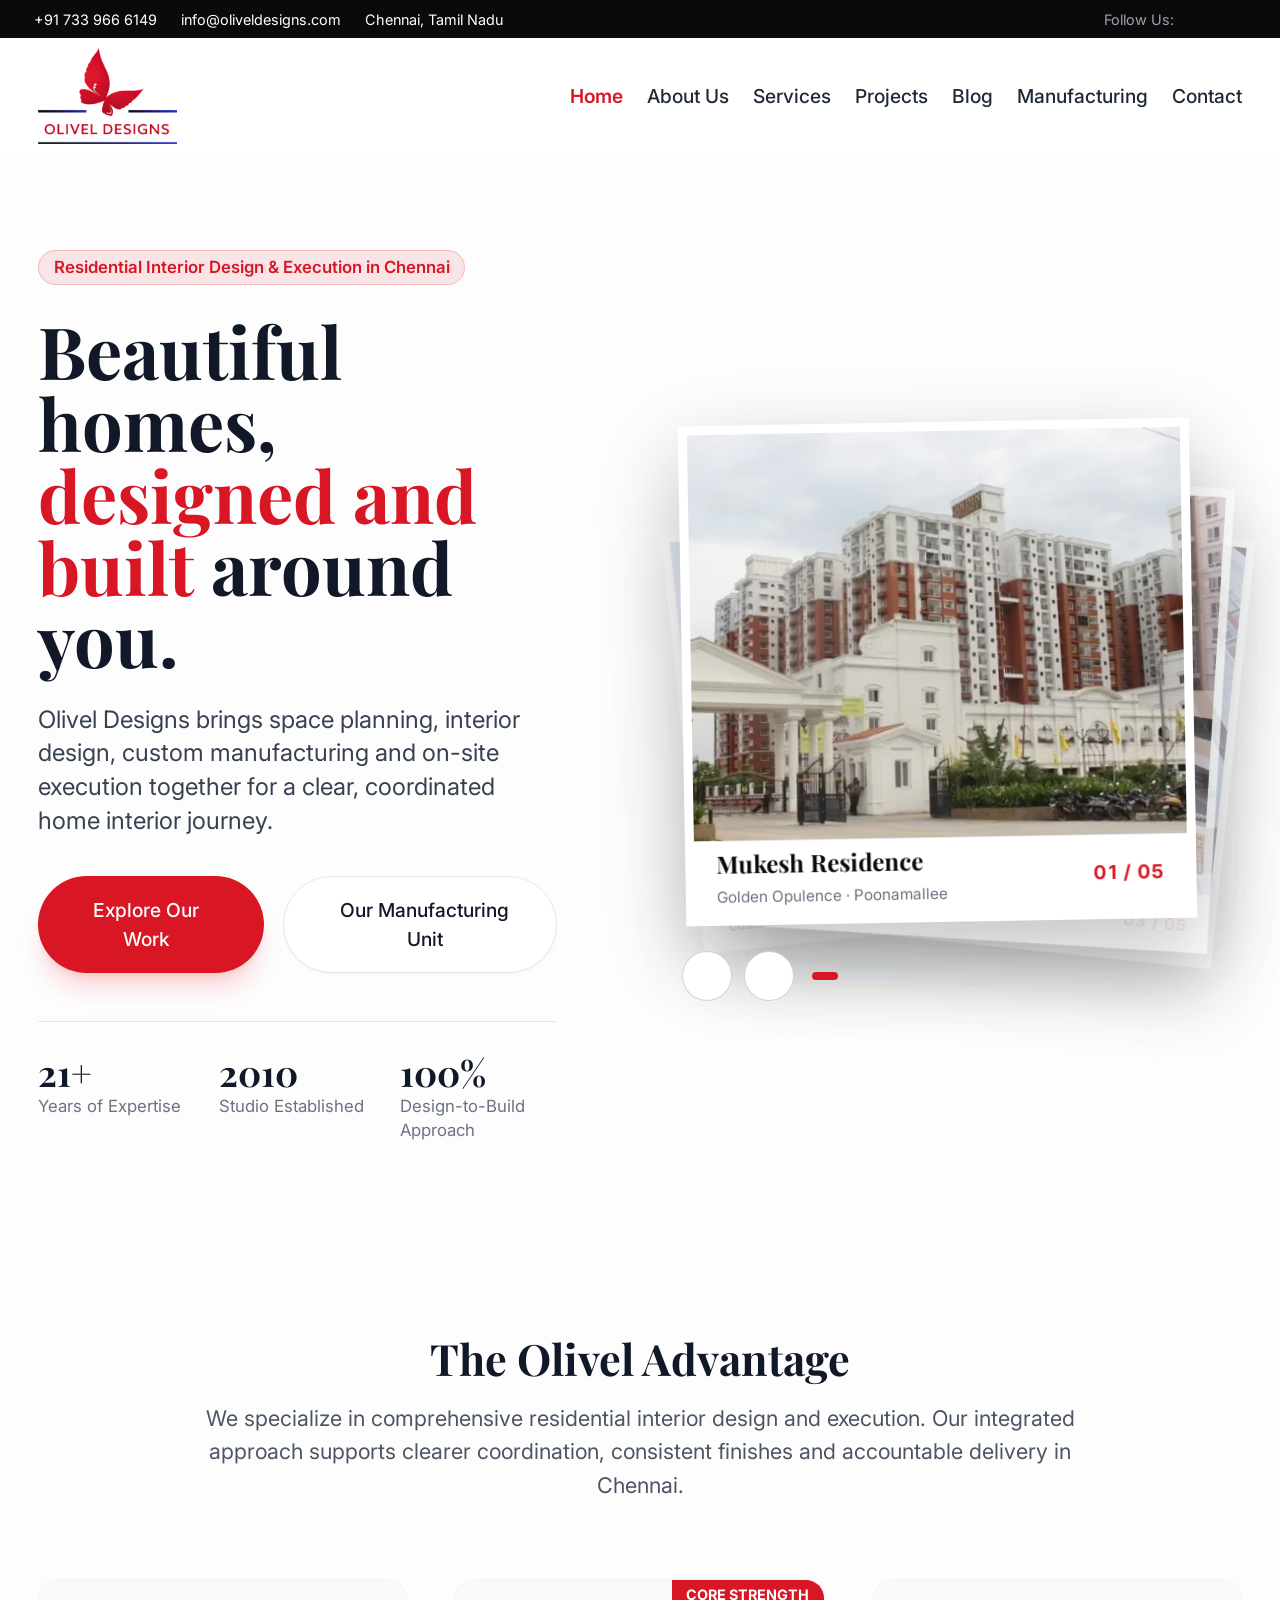
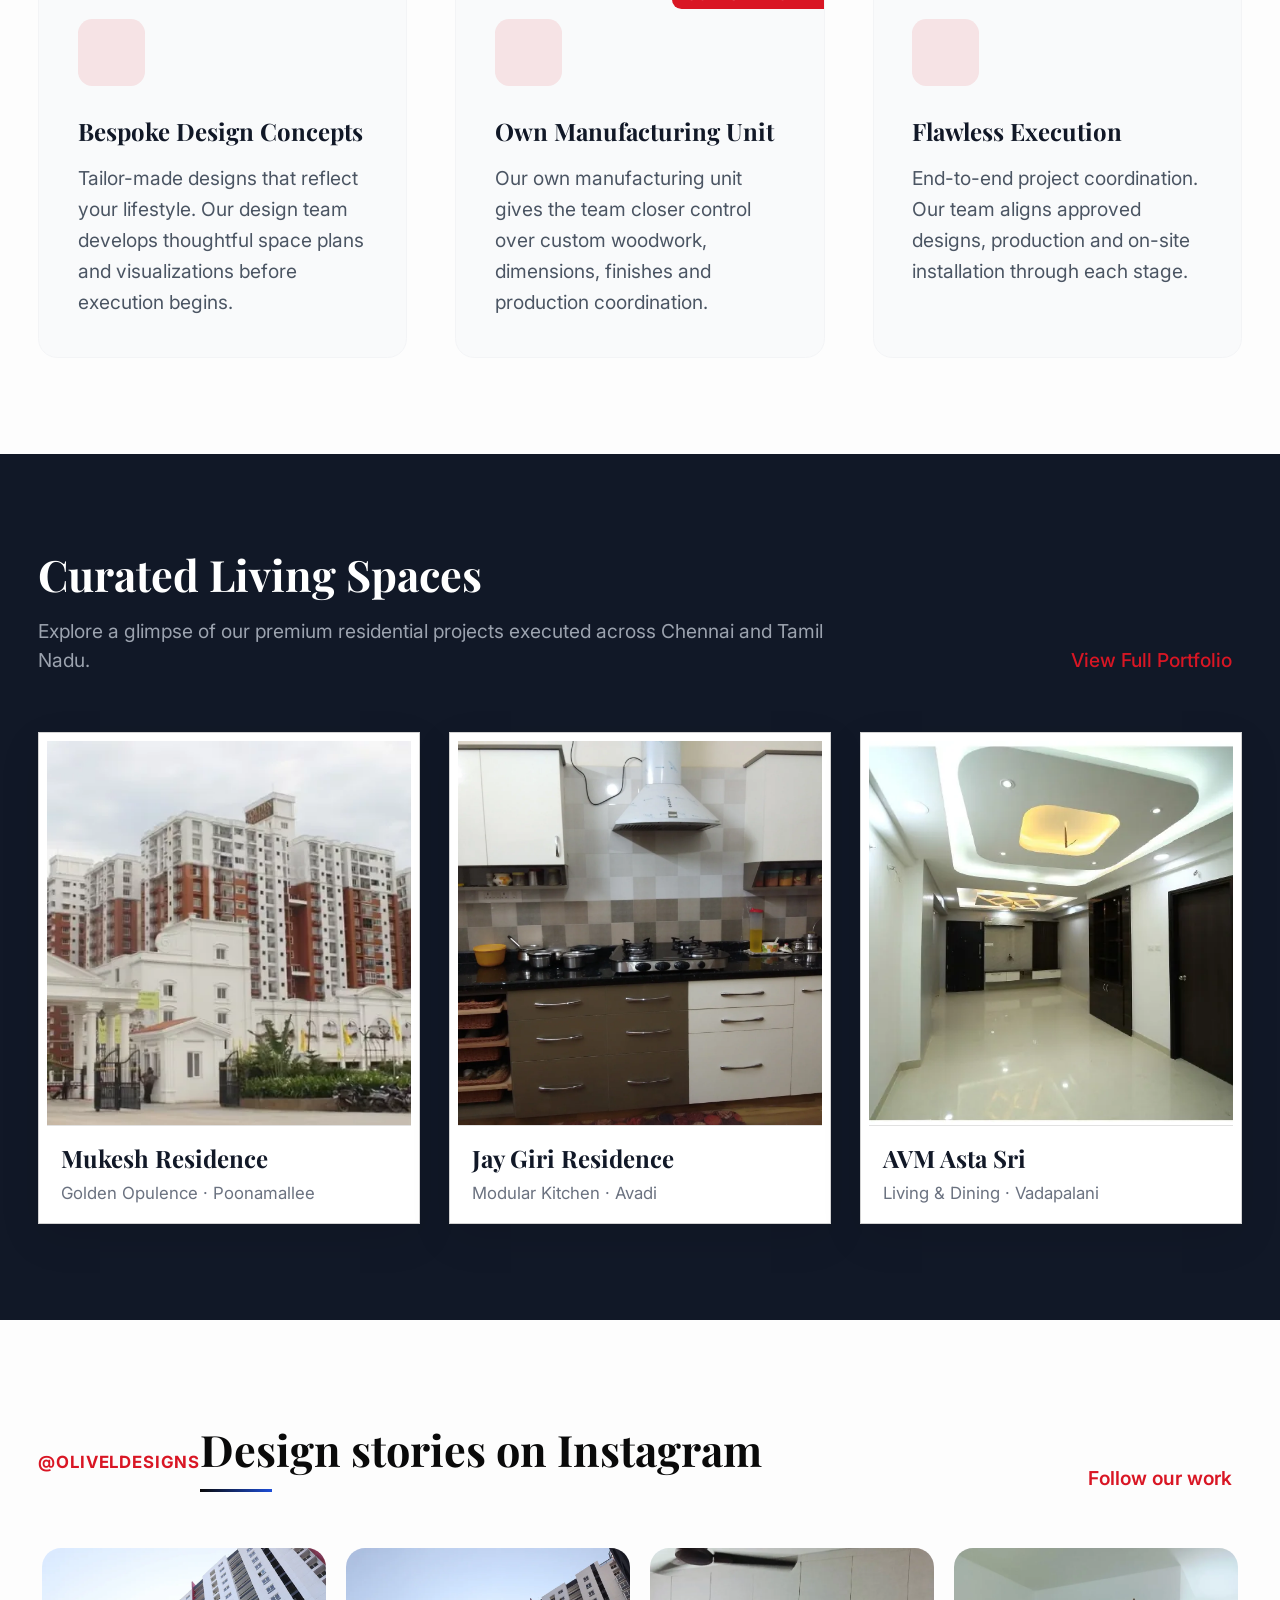
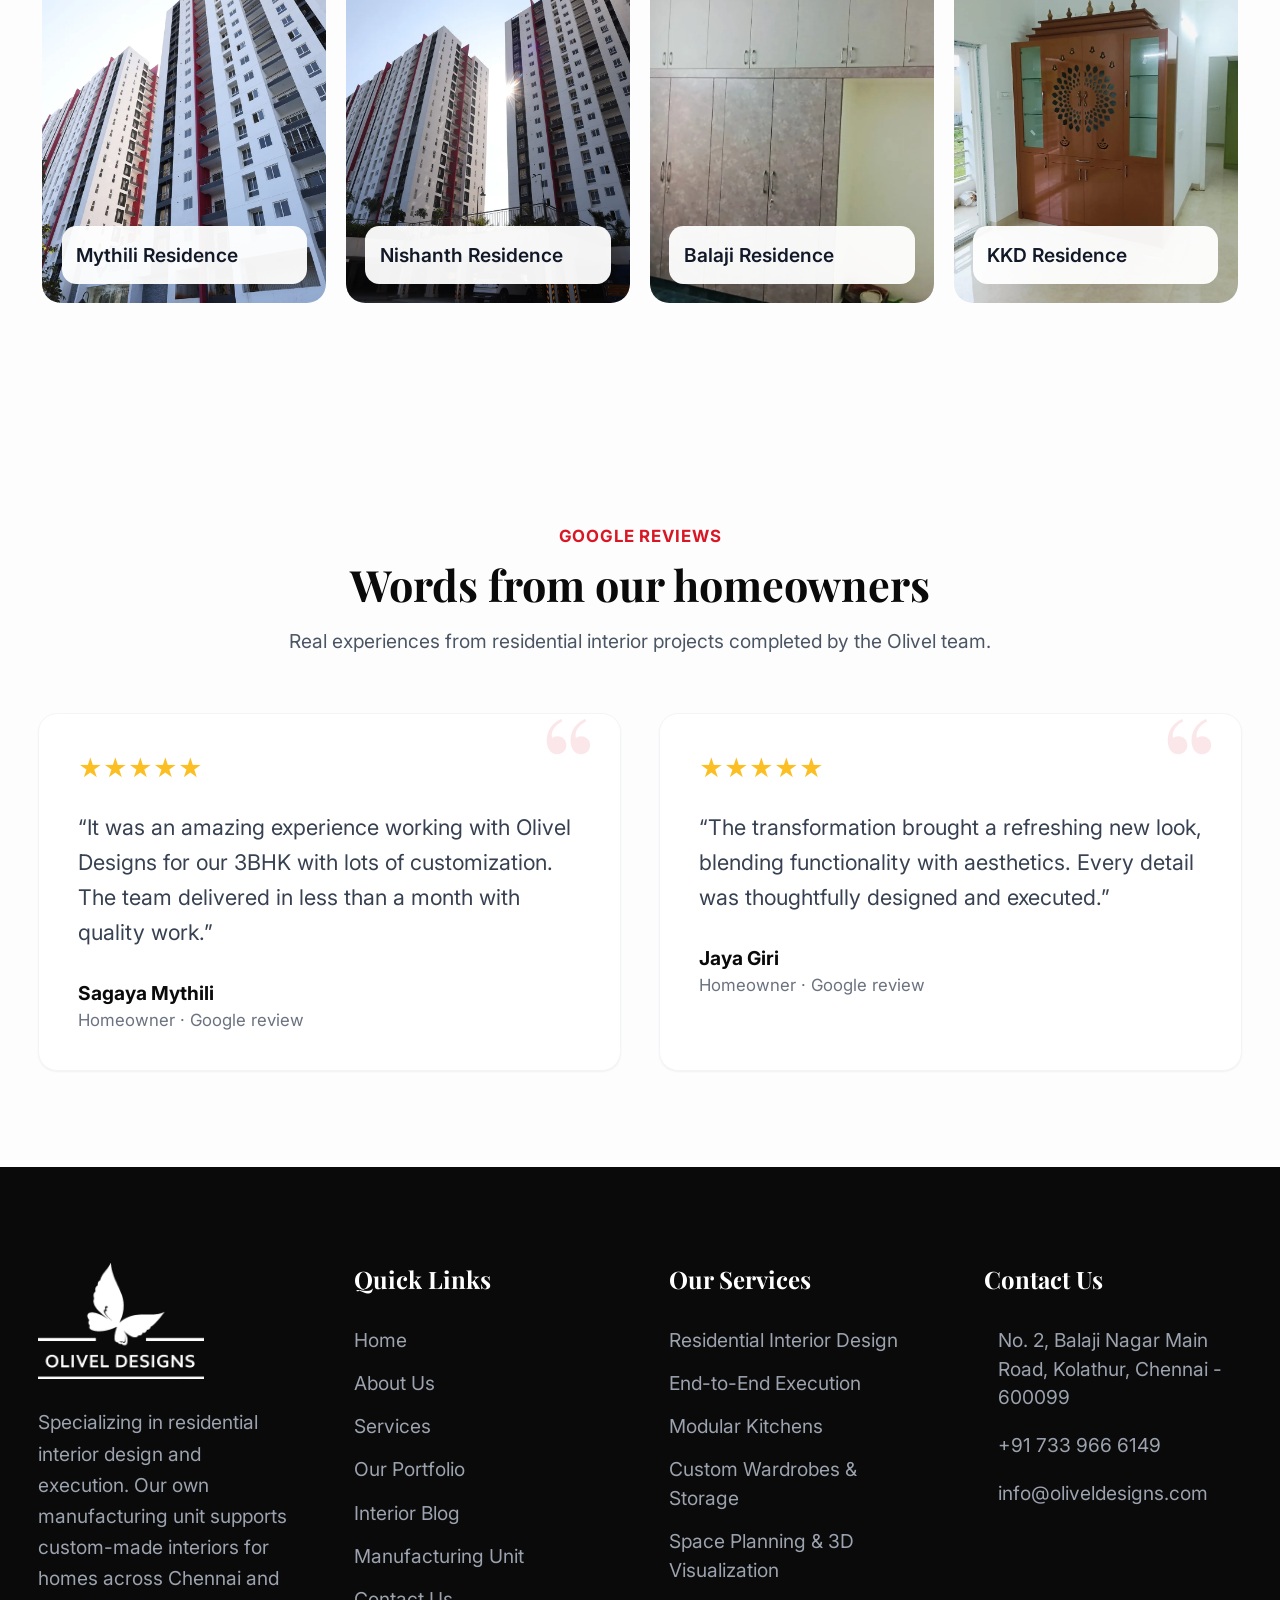
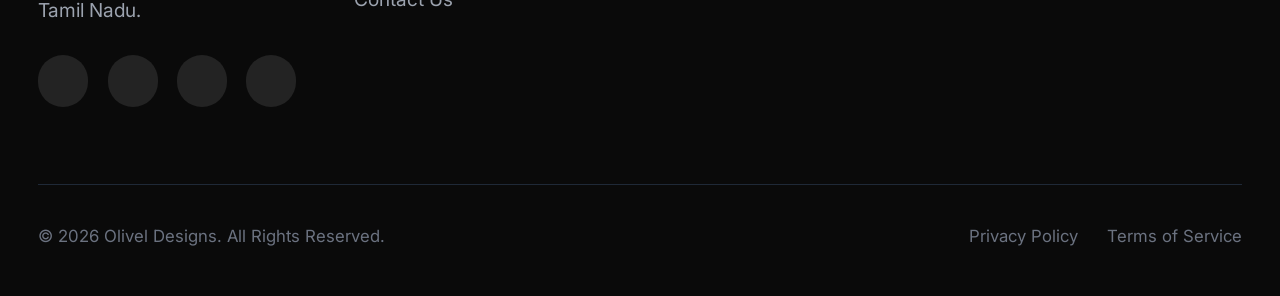
==== index.html @ 5f0a912e "initial website upload" ====
<!DOCTYPE html>
<html lang="en" class="scroll-smooth">
<head>
    <meta charset="UTF-8">
    <meta name="viewport" content="width=device-width, initial-scale=1.0">
    <title>Olivel Designs | Premier Residential Interior Design & Execution in Chennai, Tamil Nadu</title>
    <meta name="description" content="Olivel Designs specializes in premium residential interior design and execution in Chennai. With our own manufacturing unit, we deliver flawless, custom-crafted home interiors.">
    <meta name="keywords" content="interior design Chennai, residential interior execution, interior designers in Tamil Nadu, bespoke furniture Chennai, home interiors, modular kitchens Chennai, Olivel Designs, own manufacturing unit">
    <meta name="author" content="Olivel Designs">
    <meta name="theme-color" content="#D91624">
    <link rel="icon" href="assets/favicon.png">
    <link rel="canonical" href="https://oliveldesigns.com/">
    
    <!-- Locally compiled production CSS -->
    <link rel="stylesheet" href="assets/css/site.min.css">
    
    <!-- Google Fonts: Inter & Playfair Display -->
    <link rel="preconnect" href="https://fonts.googleapis.com">
    <link rel="preconnect" href="https://fonts.gstatic.com" crossorigin>
    <link href="https://fonts.googleapis.com/css2?family=Inter:wght@300;400;500;600;700&family=Playfair+Display:wght@400;600;700&display=swap" rel="stylesheet">
    
    <!-- Phosphor Icons (Lightweight icon library) -->
    <script src="https://unpkg.com/@phosphor-icons/web"></script>
    <script src="https://cdnjs.cloudflare.com/ajax/libs/three.js/r128/three.min.js"></script>

    <style>
        /* Custom Styles for smoothness and hiding scrollbars */
        @media (min-width: 769px) {
            html { font-size: 120%; }
        }
        body {
            font-family: 'Inter', sans-serif;
            background-color: #F8F9FA;
            color: #0A0A0A;
            overflow-x: hidden;
        }
        #three-particle-background {
            position: fixed;
            inset: 0;
            z-index: 0;
            width: 100%;
            height: 100%;
            overflow: hidden;
            pointer-events: none;
            opacity: 1;
        }
        #three-particle-background canvas {
            display: block;
            width: 100%;
            height: 100%;
        }
        body > :not(#three-particle-background) {
            position: relative;
            z-index: 1;
        }
        main {
            background: transparent;
        }
        .page-section {
            background-color: transparent !important;
        }
        .page-section > section:not(.bg-gray-900):not(.bg-brand-dark) {
            background-color: rgba(255, 255, 255, .66) !important;
            backdrop-filter: blur(.5px);
        }
        #page-manufacturing,
        #page-contact {
            background-color: transparent !important;
        }
        h1, h2, h3, h4, h5, h6 {
            font-family: 'Playfair Display', serif;
        }
        .hide-scrollbar::-webkit-scrollbar {
            display: none;
        }
        .hide-scrollbar {
            -ms-overflow-style: none;
            scrollbar-width: none;
        }
        .fade-in {
            animation: fadeIn 0.5s ease-in-out;
        }
        @keyframes fadeIn {
            from { opacity: 0; transform: translateY(10px); }
            to { opacity: 1; transform: translateY(0); }
        }
        .hero-content-grid {
            display: grid;
            grid-template-columns: minmax(0, .92fr) minmax(0, 1.08fr);
            align-items: center;
            gap: clamp(42px, 6vw, 92px);
        }
        .hero-gallery {
            position: relative;
            min-height: 610px;
            isolation: isolate;
        }
        .hero-card {
            position: absolute;
            left: 8%;
            top: 5%;
            width: 84%;
            height: 82%;
            padding: 0;
            border: 0;
            background: transparent;
            text-align: left;
            cursor: pointer;
            opacity: 0;
            pointer-events: none;
            transform: translate3d(0, 28px, 0) scale(.88);
            transition: transform .65s cubic-bezier(.2,.75,.2,1), opacity .45s ease;
        }
        .hero-card.is-active {
            z-index: 4;
            opacity: 1;
            pointer-events: auto;
            transform: translate3d(0, 0, 0) scale(1) rotate(-1deg);
        }
        .hero-card.is-next {
            z-index: 3;
            opacity: .75;
            pointer-events: auto;
            transform: translate3d(9%, 7%, 0) scale(.93) rotate(3.5deg);
        }
        .hero-card.is-behind {
            z-index: 2;
            opacity: .38;
            pointer-events: auto;
            transform: translate3d(15%, 12%, 0) scale(.86) rotate(6deg);
        }
        .hero-card.is-prev {
            z-index: 1;
            opacity: .28;
            pointer-events: auto;
            transform: translate3d(-8%, 10%, 0) scale(.84) rotate(-6deg);
        }
        .hero-card-frame {
            display: block;
            height: 100%;
            overflow: hidden;
            border: 9px solid #fff;
            background: #fff;
            box-shadow: 0 30px 75px rgba(10, 10, 10, .24);
        }
        .hero-card-frame img {
            width: 100%;
            height: calc(100% - 76px);
            object-fit: cover;
            transition: transform .7s ease;
        }
        .hero-card.is-active:hover img { transform: scale(1.035); }
        .hero-card-caption {
            height: 76px;
            display: flex;
            align-items: center;
            justify-content: space-between;
            gap: 16px;
            padding: 0 22px;
            border-top: 1px solid #e5e7eb;
            color: #0A0A0A;
        }
        .hero-card-count {
            color: #D91624;
            font-weight: 700;
            letter-spacing: .08em;
        }
        .hero-gallery-controls {
            position: absolute;
            z-index: 8;
            left: 8%;
            bottom: 0;
            display: flex;
            align-items: center;
            gap: 12px;
        }
        .hero-gallery-arrow {
            width: 50px;
            height: 50px;
            display: inline-flex;
            align-items: center;
            justify-content: center;
            border: 1px solid rgba(10,10,10,.18);
            border-radius: 999px;
            background: #fff;
            transition: color .25s ease, background .25s ease, transform .25s ease;
        }
        .hero-gallery-arrow:hover { color: #fff; background: #D91624; transform: translateY(-2px); }
        .hero-gallery-dots { display: flex; gap: 7px; margin-left: 6px; }
        .hero-dot {
            width: 8px;
            height: 8px;
            padding: 0;
            border: 0;
            border-radius: 999px;
            background: #cbd5e1;
            transition: width .3s ease, background .3s ease;
        }
        .hero-dot.is-active { width: 26px; background: #D91624; }
        .footer-logo {
            filter: grayscale(1) brightness(0) invert(1);
            background: transparent;
        }
        .scroll-reveal {
            opacity: 0;
            transform: translateY(32px);
            transition: opacity .8s ease, transform .8s cubic-bezier(.2,.7,.2,1);
        }
        .scroll-reveal.is-visible {
            opacity: 1;
            transform: translateY(0);
        }
        .project-frame {
            border: 1px solid rgba(10, 10, 10, .18);
            background: #fff;
            padding: 8px;
            box-shadow: 0 14px 40px rgba(10, 10, 10, .09);
            transition: transform .45s ease, box-shadow .45s ease;
        }
        .project-frame:hover {
            transform: translateY(-8px);
            box-shadow: 0 24px 60px rgba(10, 10, 10, .18);
        }
        .project-frame img {
            transition: transform .8s cubic-bezier(.2,.7,.2,1);
        }
        .project-frame:hover img {
            transform: scale(1.06);
        }
        .project-tag {
            border-top: 1px solid rgba(10, 10, 10, .12);
            padding: 16px 14px 10px;
        }
        .service-card {
            display: flex;
            flex-direction: column;
            overflow: hidden;
            border: 1px solid #e5e7eb;
            border-radius: 18px;
            background: #fff;
            box-shadow: 0 14px 36px rgba(10, 10, 10, .07);
            transition: transform .45s ease, box-shadow .45s ease, border-color .45s ease;
        }
        .service-card:hover {
            transform: translateY(-9px);
            border-color: rgba(217, 22, 36, .35);
            box-shadow: 0 26px 60px rgba(10, 10, 10, .16);
        }
        .service-card-media {
            position: relative;
            height: 270px;
            overflow: hidden;
            background: #e5e7eb;
        }
        .service-card-media::after {
            content: "";
            position: absolute;
            inset: 0;
            background: linear-gradient(to top, rgba(10,10,10,.48), transparent 55%);
            pointer-events: none;
        }
        .service-card-media img {
            width: 100%;
            height: 100%;
            object-fit: cover;
            transition: transform .8s cubic-bezier(.2,.7,.2,1);
        }
        .service-card:hover .service-card-media img { transform: scale(1.08); }
        .service-card-number {
            position: absolute;
            z-index: 2;
            left: 18px;
            bottom: 16px;
            color: #fff;
            font-weight: 700;
            letter-spacing: .14em;
            font-size: .75rem;
        }
        .service-card-body {
            flex: 1;
            padding: 28px;
        }
        .project-filter {
            padding: 10px 22px;
            border: 1px solid #e5e7eb;
            border-radius: 999px;
            background: #f3f4f6;
            color: #374151;
            font-weight: 600;
            transition: color .25s ease, background .25s ease, border-color .25s ease;
        }
        .project-filter:hover,
        .project-filter.is-active {
            border-color: #0A0A0A;
            background: #0A0A0A;
            color: #fff;
        }
        .project-gallery-card {
            overflow: hidden;
            border: 1px solid #e5e7eb;
            border-radius: 18px;
            background: #fff;
            box-shadow: 0 14px 36px rgba(10,10,10,.08);
            transition: transform .45s ease, box-shadow .45s ease;
        }
        .project-gallery-card:hover {
            transform: translateY(-8px);
            box-shadow: 0 26px 60px rgba(10,10,10,.16);
        }
        .project-gallery-cover {
            position: relative;
            display: block;
            width: 100%;
            height: 350px;
            overflow: hidden;
            text-align: left;
            background: #e5e7eb;
        }
        .project-gallery-cover::after {
            content: "";
            position: absolute;
            inset: 0;
            background: linear-gradient(to top, rgba(10,10,10,.7), transparent 58%);
        }
        .project-gallery-cover img {
            width: 100%;
            height: 100%;
            object-fit: cover;
            transition: transform .8s cubic-bezier(.2,.7,.2,1);
        }
        .project-gallery-card:hover .project-gallery-cover img { transform: scale(1.065); }
        .project-photo-count {
            position: absolute;
            z-index: 2;
            top: 16px;
            right: 16px;
            padding: 8px 12px;
            border-radius: 999px;
            background: rgba(255,255,255,.94);
            color: #0A0A0A;
            font-size: .75rem;
            font-weight: 700;
        }
        .project-open-label {
            position: absolute;
            z-index: 2;
            left: 20px;
            bottom: 18px;
            display: flex;
            align-items: center;
            gap: 8px;
            color: #fff;
            font-weight: 700;
        }
        .project-gallery-info { padding: 24px; }
        .project-room-tag {
            display: inline-flex;
            padding: 6px 10px;
            border-radius: 999px;
            background: #f3f4f6;
            color: #6b7280;
            font-size: .7rem;
            font-weight: 700;
            letter-spacing: .04em;
            text-transform: uppercase;
        }
        #project-lightbox { backdrop-filter: blur(8px); }
        .lightbox-stage {
            position: relative;
            display: flex;
            align-items: center;
            justify-content: center;
            min-height: 0;
            flex: 1;
        }
        .lightbox-stage img {
            max-width: 100%;
            max-height: calc(100vh - 220px);
            object-fit: contain;
            box-shadow: 0 24px 80px rgba(0,0,0,.45);
        }
        .lightbox-arrow {
            position: absolute;
            z-index: 2;
            top: 50%;
            width: 52px;
            height: 52px;
            display: flex;
            align-items: center;
            justify-content: center;
            border-radius: 999px;
            background: rgba(255,255,255,.94);
            color: #0A0A0A;
            transform: translateY(-50%);
            transition: background .25s ease, color .25s ease;
        }
        .lightbox-arrow:hover { background: #D91624; color: #fff; }
        .lightbox-arrow--prev { left: 14px; }
        .lightbox-arrow--next { right: 14px; }
        .lightbox-thumbs {
            display: flex;
            gap: 10px;
            overflow-x: auto;
            padding: 12px 2px 4px;
            scrollbar-width: thin;
        }
        .lightbox-thumb {
            flex: 0 0 76px;
            height: 54px;
            overflow: hidden;
            border: 2px solid transparent;
            border-radius: 7px;
            opacity: .55;
            transition: opacity .2s ease, border-color .2s ease;
        }
        .lightbox-thumb img { width: 100%; height: 100%; object-fit: cover; }
        .lightbox-thumb:hover,
        .lightbox-thumb.is-active { opacity: 1; border-color: #D91624; }
        body.lightbox-open { overflow: hidden; }
        .blog-card-image { overflow: hidden; height: 300px; }
        .blog-card-image img { width: 100%; height: 100%; object-fit: cover; transition: transform .8s ease; }
        .blog-card:hover .blog-card-image img { transform: scale(1.06); }
        .blog-landscape-card {
            position: relative;
            display: block;
            width: 100%;
            min-height: 420px;
            overflow: hidden;
            border-radius: 20px;
            border: 1px solid #e5e7eb;
            background: #fff;
            text-align: left;
            box-shadow: 0 18px 44px rgba(10,10,10,.13);
            transition: transform .45s ease, box-shadow .45s ease;
        }
        .blog-landscape-card--wide { aspect-ratio: 16 / 6; }
        .blog-landscape-card::after {
            display: none;
        }
        .blog-landscape-card img {
            width: 100%;
            height: 250px;
            object-fit: cover;
            transition: transform .9s cubic-bezier(.2,.7,.2,1);
        }
        .blog-landscape-card:hover {
            transform: translateY(-7px);
            box-shadow: 0 30px 70px rgba(10,10,10,.22);
        }
        .blog-landscape-card:hover img { transform: scale(1.055); }
        .blog-landscape-title {
            position: absolute;
            z-index: 2;
            left: 28px;
            right: 28px;
            bottom: 26px;
            color: #fff;
            font: 700 clamp(1.6rem, 2.8vw, 2.7rem)/1.12 'Playfair Display', serif;
        }
        .blog-card-copy {
            position: static;
            display: block;
            padding: 22px 24px 24px;
            color: #111827;
        }
        .blog-card-copy strong {
            display: block;
            font: 700 clamp(1.35rem, 2vw, 2rem)/1.15 'Playfair Display', serif;
        }
        .blog-card-copy small {
            display: block;
            margin-top: 9px;
            color: #6b7280;
            font-size: .88rem;
            line-height: 1.45;
        }
        .blog-coming-card {
            position: relative;
            display: flex;
            align-items: center;
            justify-content: center;
            min-height: 420px;
            overflow: hidden;
            border: 1px solid #e5e7eb;
            border-radius: 20px;
            background: linear-gradient(145deg, #f9fafb, #eef0f4);
            color: #9ca3af;
            font: 700 1.5rem/1 'Playfair Display', serif;
            box-shadow: 0 14px 36px rgba(10,10,10,.06);
        }
        .blog-coming-card::before {
            content: "";
            position: absolute;
            width: 160px;
            height: 160px;
            border: 1px solid rgba(217,22,36,.12);
            border-radius: 50%;
        }
        .blog-coming-card span { position: relative; z-index: 1; }
        .blog-reader-hero {
            width: 100%;
            height: min(58vh, 620px);
            min-height: 380px;
            object-fit: cover;
            border-radius: 22px;
            box-shadow: 0 24px 70px rgba(10,10,10,.16);
        }
        .blog-content { max-width: 860px; margin: 0 auto; }
        .blog-content h2 { margin: 2.5rem 0 1rem; font-size: 2rem; line-height: 1.2; color: #111827; }
        .blog-content h3 { margin: 2rem 0 .75rem; font-size: 1.35rem; color: #111827; }
        .blog-content p { margin: 0 0 1.15rem; color: #4b5563; line-height: 1.85; }
        .blog-content ul { margin: 1rem 0 1.5rem; padding-left: 1.4rem; list-style: disc; color: #4b5563; }
        .blog-content li { margin-bottom: .75rem; line-height: 1.7; }
        .blog-content strong { color: #111827; }
        .manufacturing-video {
            position: relative;
            aspect-ratio: 16 / 9;
            overflow: hidden;
            border-radius: 24px;
            background: #0A0A0A;
            box-shadow: 0 30px 80px rgba(10,10,10,.24);
        }
        .manufacturing-video iframe {
            position: absolute;
            inset: 0;
            width: 100%;
            height: 100%;
            border: 0;
        }
        .manufacturing-play-fallback {
            position: absolute;
            z-index: 4;
            top: 18px;
            right: 18px;
            display: inline-flex;
            align-items: center;
            gap: 8px;
            padding: 10px 16px;
            border-radius: 999px;
            background: #D91624;
            color: #fff;
            font-weight: 700;
            box-shadow: 0 12px 28px rgba(0,0,0,.28);
        }
        .manufacturing-step {
            position: relative;
            padding-left: 76px;
        }
        .manufacturing-step-number {
            position: absolute;
            left: 0;
            top: 0;
            width: 52px;
            height: 52px;
            display: flex;
            align-items: center;
            justify-content: center;
            border-radius: 999px;
            background: #D91624;
            color: #fff;
            font-weight: 700;
        }
        .contact-map {
            position: relative;
            min-height: 460px;
            overflow: hidden;
            border-radius: 22px;
            background: #e5e7eb;
        }
        .contact-map iframe {
            position: absolute;
            inset: 0;
            width: 100%;
            height: 100%;
            border: 0;
        }
        .contact-field {
            width: 100%;
            border: 1px solid #d1d5db;
            border-radius: 12px;
            background: #fff;
            padding: 14px 16px;
            color: #111827;
            transition: border-color .2s ease, box-shadow .2s ease;
        }
        .contact-field:focus {
            outline: none;
            border-color: #D91624;
            box-shadow: 0 0 0 3px rgba(217,22,36,.12);
        }
        .instagram-track {
            display: grid;
            grid-auto-flow: column;
            grid-auto-columns: minmax(260px, 31%);
            gap: 20px;
            overflow-x: auto;
            scroll-snap-type: x mandatory;
            padding: 8px 4px 26px;
        }
        .instagram-track > a { scroll-snap-align: start; }
        .review-card { position: relative; overflow: hidden; }
        .review-card::before {
            content: "\201C";
            position: absolute;
            right: 22px;
            top: -22px;
            color: rgba(217, 22, 36, .10);
            font: 140px/1 'Playfair Display', serif;
        }
        .heading-accent { position: relative; display: inline-block; }
        .heading-accent::after {
            content: "";
            display: block;
            width: 72px;
            height: 3px;
            margin-top: 16px;
            background: linear-gradient(90deg, #0A0A0A, #1D4ED8);
            transform-origin: left;
            animation: lineGrow 1.2s ease both;
        }
        @keyframes lineGrow { from { transform: scaleX(0); } to { transform: scaleX(1); } }
        
        /* Mobile specific adjustments */
        @media (max-width: 768px) {
            .hero-content-grid { grid-template-columns: 1fr; gap: 42px; }
            .hero-gallery { min-height: 440px; }
            .hero-card { left: 5%; width: 88%; height: 79%; }
            .hero-card-frame { border-width: 6px; }
            .hero-card-frame img { height: calc(100% - 66px); }
            .hero-card-caption { height: 66px; padding: 0 14px; }
            .hero-gallery-controls { left: 5%; }
            .instagram-track { grid-auto-columns: 84%; }
            .project-frame:hover { transform: none; }
            .service-card-media { height: 245px; }
            .service-card:hover { transform: none; }
            .project-gallery-cover { height: 300px; }
            .project-gallery-card:hover { transform: none; }
            .lightbox-stage img { max-height: calc(100vh - 245px); }
            .lightbox-arrow { width: 44px; height: 44px; }
            .lightbox-arrow--prev { left: 5px; }
            .lightbox-arrow--next { right: 5px; }
            .blog-landscape-card { min-height: 370px; }
            .blog-landscape-card img { height: 220px; }
            .blog-coming-card { min-height: 370px; }
            .blog-landscape-card--wide { aspect-ratio: auto; }
            .blog-landscape-title { left: 20px; right: 20px; bottom: 19px; }
            .blog-card-copy { padding: 19px 20px 22px; }
            .blog-reader-hero { min-height: 280px; height: 42vh; }
        }
        @media (prefers-reduced-motion: reduce) {
            *, *::before, *::after { scroll-behavior: auto !important; animation-duration: .01ms !important; transition-duration: .01ms !important; }
            .scroll-reveal { opacity: 1; transform: none; }
            #three-particle-background { display: none; }
        }
    </style>
    <script type="application/ld+json">
    {
      "@context": "https://schema.org",
      "@type": "InteriorDesignBusiness",
      "name": "Olivel Designs",
      "url": "https://oliveldesigns.com/",
      "logo": "https://oliveldesigns.com/assets/images/brand/olivel-designs-logo.png",
      "telephone": "+91-733-966-6149",
      "email": "info@oliveldesigns.com",
      "address": {
        "@type": "PostalAddress",
        "streetAddress": "No. 2, Balaji Nagar Main Road, Kolathur",
        "addressLocality": "Chennai",
        "postalCode": "600099",
        "addressRegion": "Tamil Nadu",
        "addressCountry": "IN"
      },
      "areaServed": ["Chennai", "Tamil Nadu"],
      "founder": {
        "@type": "Person",
        "name": "P. Nithya Kumari",
        "jobTitle": "Founder and Owner",
        "image": "https://oliveldesigns.com/assets/images/brand/founder-nithya-kumari.jpeg",
        "sameAs": "https://www.linkedin.com/in/nithya-kumari-palani-480100227/"
      },
      "sameAs": [
        "https://www.instagram.com/oliveldesigns/",
        "https://www.facebook.com/oliveldesigns",
        "https://www.linkedin.com/company/olivel-design-studio/",
        "https://www.youtube.com/@OlivelDesignsofficial"
      ]
    }
    </script>
    <script type="application/ld+json">
    {
      "@context": "https://schema.org",
      "@type": "BlogPosting",
      "headline": "Full Home Interior Design in Chennai: What Is Included and What Is Not Included?",
      "description": "A practical guide for Chennai homeowners explaining the common inclusions and exclusions in a full-home residential interior design and execution package.",
      "image": "https://oliveldesigns.com/assets/images/blog/full-home-interior-design-chennai.jpg",
      "datePublished": "2026-06-21",
      "dateModified": "2026-06-21",
      "author": { "@type": "Organization", "name": "Olivel Designs" },
      "publisher": {
        "@type": "Organization",
        "name": "Olivel Designs",
        "logo": { "@type": "ImageObject", "url": "https://oliveldesigns.com/assets/images/brand/olivel-designs-logo.png" }
      },
      "mainEntityOfPage": "https://oliveldesigns.com/#blog",
      "articleSection": ["Full-Home Interiors", "Interior Design Chennai", "Interior Execution"]
    }
    </script>
</head>
<body class="antialiased flex flex-col min-h-screen">
    <div id="three-particle-background" aria-hidden="true"></div>

    <!-- Topbar (Social & Contact) -->
    <div class="bg-brand-dark text-white text-xs py-2 px-6 flex justify-between items-center hidden md:flex">
        <div class="flex space-x-4">
            <a href="tel:+917339666149" class="flex items-center gap-1 hover:text-brand-red transition"><i class="ph ph-phone"></i> +91 733 966 6149</a>
            <a href="mailto:info@oliveldesigns.com" class="flex items-center gap-1 hover:text-brand-red transition"><i class="ph ph-envelope"></i> info@oliveldesigns.com</a>
            <span class="flex items-center gap-1"><i class="ph ph-map-pin"></i> Chennai, Tamil Nadu</span>
        </div>
        <div class="flex space-x-4 items-center">
            <span class="text-gray-400">Follow Us:</span>
            <a href="https://www.instagram.com/oliveldesigns/" target="_blank" rel="noopener" aria-label="Olivel Designs on Instagram" class="hover:text-brand-red transition"><i class="ph-fill ph-instagram-logo text-lg"></i></a>
            <a href="https://www.facebook.com/oliveldesigns" target="_blank" rel="noopener" aria-label="Olivel Designs on Facebook" class="hover:text-brand-red transition"><i class="ph-fill ph-facebook-logo text-lg"></i></a>
            <a href="https://www.linkedin.com/company/olivel-design-studio/" target="_blank" rel="noopener" aria-label="Olivel Designs on LinkedIn" class="hover:text-brand-red transition"><i class="ph-fill ph-linkedin-logo text-lg"></i></a>
            <a href="https://www.youtube.com/@OlivelDesignsofficial" target="_blank" rel="noopener" aria-label="Olivel Designs on YouTube" class="hover:text-brand-red transition"><i class="ph-fill ph-youtube-logo text-lg"></i></a>
        </div>
    </div>

    <!-- Main Navigation -->
    <header class="bg-white shadow-sm sticky top-0 z-50">
        <div class="max-w-7xl mx-auto px-4 sm:px-6 lg:px-8">
            <div class="flex justify-between items-center h-24">
                <!-- Logo -->
                <div class="flex-shrink-0 cursor-pointer" onclick="navigate('home')">
                    <img src="assets/images/brand/olivel-designs-logo.png" alt="Olivel Designs - Interior Design and Execution" class="h-20 w-auto object-contain">
                </div>

                <!-- Desktop Nav -->
                <nav class="hidden lg:flex space-x-5">
                    <button data-page="home" onclick="navigate('home')" class="nav-link text-brand-red hover:text-brand-red font-semibold transition">Home</button>
                    <button data-page="about" onclick="navigate('about')" class="nav-link text-gray-800 hover:text-brand-red font-medium transition">About Us</button>
                    <button data-page="services" onclick="navigate('services')" class="nav-link text-gray-800 hover:text-brand-red font-medium transition">Services</button>
                    <button data-page="portfolio" onclick="navigate('portfolio')" class="nav-link text-gray-800 hover:text-brand-red font-medium transition">Projects</button>
                    <button data-page="blog" onclick="navigate('blog')" class="nav-link text-gray-800 hover:text-brand-red font-medium transition">Blog</button>
                    <button data-page="manufacturing" onclick="navigate('manufacturing')" class="nav-link text-gray-800 hover:text-brand-red font-medium transition">Manufacturing</button>
                    <button data-page="contact" onclick="navigate('contact')" class="nav-link text-gray-800 hover:text-brand-red font-medium transition">Contact</button>
                </nav>

                <!-- CTA Button -->
                <div class="hidden 2xl:flex">
                    <button onclick="navigate('contact')" class="bg-brand-red hover:bg-red-700 text-white px-6 py-2 rounded-full font-medium transition shadow-lg shadow-red-500/30">
                        Get Free Quote
                    </button>
                </div>

                <!-- Mobile Menu Button -->
                <div class="lg:hidden flex items-center">
                    <button id="mobile-menu-btn" type="button" aria-label="Open navigation menu" aria-expanded="false" aria-controls="mobile-menu" class="text-gray-800 hover:text-brand-red focus:outline-none">
                        <i class="ph ph-list text-3xl"></i>
                    </button>
                </div>
            </div>
        </div>

        <!-- Mobile Menu Panel -->
        <div id="mobile-menu" class="hidden lg:hidden bg-white border-t border-gray-100 absolute w-full shadow-xl">
            <div class="px-4 pt-2 pb-6 space-y-2">
                <button onclick="navigate('home'); toggleMobileMenu()" class="block w-full text-left px-3 py-3 text-base font-medium text-gray-800 hover:bg-gray-50 hover:text-brand-red rounded-md">Home</button>
                <button onclick="navigate('about'); toggleMobileMenu()" class="block w-full text-left px-3 py-3 text-base font-medium text-gray-800 hover:bg-gray-50 hover:text-brand-red rounded-md">About Us</button>
                <button onclick="navigate('services'); toggleMobileMenu()" class="block w-full text-left px-3 py-3 text-base font-medium text-gray-800 hover:bg-gray-50 hover:text-brand-red rounded-md">Services</button>
                <button onclick="navigate('portfolio'); toggleMobileMenu()" class="block w-full text-left px-3 py-3 text-base font-medium text-gray-800 hover:bg-gray-50 hover:text-brand-red rounded-md">Portfolio</button>
                <button onclick="navigate('blog'); toggleMobileMenu()" class="block w-full text-left px-3 py-3 text-base font-medium text-gray-800 hover:bg-gray-50 hover:text-brand-red rounded-md">Blog</button>
                <button onclick="navigate('manufacturing'); toggleMobileMenu()" class="block w-full text-left px-3 py-3 text-base font-medium text-gray-800 hover:bg-gray-50 hover:text-brand-red rounded-md">Manufacturing</button>
                <button onclick="navigate('contact'); toggleMobileMenu()" class="block w-full text-left px-3 py-3 text-base font-medium text-gray-800 hover:bg-gray-50 hover:text-brand-red rounded-md">Contact</button>
                <button onclick="navigate('contact'); toggleMobileMenu()" class="mt-4 w-full bg-brand-red text-white px-6 py-3 rounded-md font-medium text-center">Get Free Quote</button>
                <div class="flex items-center justify-center gap-5 pt-4 text-gray-700" aria-label="Olivel Designs social media">
                    <a href="https://www.instagram.com/oliveldesigns/" target="_blank" rel="noopener" aria-label="Instagram"><i class="ph-fill ph-instagram-logo text-2xl"></i></a>
                    <a href="https://www.facebook.com/oliveldesigns" target="_blank" rel="noopener" aria-label="Facebook"><i class="ph-fill ph-facebook-logo text-2xl"></i></a>
                    <a href="https://www.linkedin.com/company/olivel-design-studio/" target="_blank" rel="noopener" aria-label="LinkedIn"><i class="ph-fill ph-linkedin-logo text-2xl"></i></a>
                    <a href="https://www.youtube.com/@OlivelDesignsofficial" target="_blank" rel="noopener" aria-label="YouTube"><i class="ph-fill ph-youtube-logo text-2xl"></i></a>
                </div>
            </div>
        </div>
    </header>

    <!-- MAIN CONTENT AREA -->
    <main class="flex-grow relative">

        <!-- ================= HOME PAGE ================= -->
        <div id="page-home" class="page-section block fade-in">
            
            <!-- Hero Section with Interactive Project Cards -->
            <section class="relative min-h-[760px] flex items-center overflow-hidden bg-gray-50 py-14 md:py-20">
                <div class="max-w-7xl mx-auto px-4 sm:px-6 lg:px-8 w-full">
                    <div class="hero-content-grid">
                        <div>
                        <div class="inline-block bg-brand-red/10 text-brand-red px-3 py-1 rounded-full text-sm font-semibold mb-6 border border-brand-red/20">
                            Residential Interior Design &amp; Execution in Chennai
                        </div>
                        <h1 class="text-5xl md:text-6xl font-bold text-gray-900 leading-tight mb-6">
                            Beautiful homes, <span class="text-brand-red">designed and built</span> around you.
                        </h1>
                        <p class="text-lg md:text-xl text-gray-700 mb-8 leading-relaxed">
                            Olivel Designs brings space planning, interior design, custom manufacturing and on-site execution together for a clear, coordinated home interior journey.
                        </p>
                        <div class="flex flex-col sm:flex-row gap-4">
                            <button onclick="navigate('portfolio')" class="bg-brand-red hover:bg-red-700 text-white px-8 py-4 rounded-full font-medium transition shadow-xl shadow-red-500/20 flex items-center justify-center gap-2">
                                Explore Our Work <i class="ph ph-arrow-right"></i>
                            </button>
                            <button onclick="navigate('manufacturing')" class="bg-white hover:bg-gray-50 text-gray-900 border border-gray-200 px-8 py-4 rounded-full font-medium transition shadow-sm flex items-center justify-center gap-2">
                                <i class="ph ph-factory"></i> Our Manufacturing Unit
                            </button>
                        </div>
                        
                        <!-- Trust Indicators -->
                        <div class="mt-10 grid grid-cols-3 gap-5 border-t border-gray-200 pt-6">
                            <div>
                                <h4 class="text-3xl font-bold text-gray-900">21+</h4>
                                <p class="text-sm text-gray-500">Years of Expertise</p>
                            </div>
                            <div>
                                <h4 class="text-3xl font-bold text-gray-900">2010</h4>
                                <p class="text-sm text-gray-500">Studio Established</p>
                            </div>
                            <div>
                                <h4 class="text-3xl font-bold text-gray-900">100%</h4>
                                <p class="text-sm text-gray-500">Design-to-Build Approach</p>
                            </div>
                        </div>
                        </div>

                        <div class="hero-gallery" aria-label="Featured Olivel Designs interior projects">
                            <button type="button" class="hero-card is-active" data-hero-card="0" aria-label="View next project after Mukesh Residence">
                                <span class="hero-card-frame">
                                    <img src="assets/images/projects/mukesh/golden-opulence.webp" alt="Golden living room at Mukesh Residence in Poonamallee">
                                    <span class="hero-card-caption"><span><strong class="block font-serif text-xl">Mukesh Residence</strong><small class="text-gray-500">Golden Opulence · Poonamallee</small></span><span class="hero-card-count">01 / 05</span></span>
                                </span>
                            </button>
                            <button type="button" class="hero-card is-next" data-hero-card="1" aria-label="Show AVM Asta Sri project">
                                <span class="hero-card-frame">
                                    <img src="assets/images/projects/avm-asta-sri/cover.webp" alt="Complete home interior at AVM Asta Sri in Vadapalani">
                                    <span class="hero-card-caption"><span><strong class="block font-serif text-xl">AVM Asta Sri</strong><small class="text-gray-500">Full-Home Interior · Vadapalani</small></span><span class="hero-card-count">02 / 05</span></span>
                                </span>
                            </button>
                            <button type="button" class="hero-card is-behind" data-hero-card="2" aria-label="Show Mythili Residence project">
                                <span class="hero-card-frame">
                                    <img src="assets/images/projects/mythili/cover.webp" alt="Customized 3BHK interior at Mythili Residence">
                                    <span class="hero-card-caption"><span><strong class="block font-serif text-xl">Mythili Residence</strong><small class="text-gray-500">Customized 3BHK · Chennai</small></span><span class="hero-card-count">03 / 05</span></span>
                                </span>
                            </button>
                            <button type="button" class="hero-card" data-hero-card="3" aria-label="Show Subhash Residence project">
                                <span class="hero-card-frame">
                                    <img src="assets/images/projects/subhash-madipakkam/living.webp" alt="Living room interior at Subhash Residence in Madipakkam">
                                    <span class="hero-card-caption"><span><strong class="block font-serif text-xl">Subhash Residence</strong><small class="text-gray-500">Living Interior · Madipakkam</small></span><span class="hero-card-count">04 / 05</span></span>
                                </span>
                            </button>
                            <button type="button" class="hero-card is-prev" data-hero-card="4" aria-label="Show Nishanth Residence project">
                                <span class="hero-card-frame">
                                    <img src="assets/images/projects/nishanth/cover.webp" alt="Custom home interior at Nishanth Residence in Chennai">
                                    <span class="hero-card-caption"><span><strong class="block font-serif text-xl">Nishanth Residence</strong><small class="text-gray-500">Custom Interiors · Chennai</small></span><span class="hero-card-count">05 / 05</span></span>
                                </span>
                            </button>

                            <div class="hero-gallery-controls">
                                <button type="button" id="hero-prev" class="hero-gallery-arrow" aria-label="Previous interior project"><i class="ph ph-arrow-left text-xl"></i></button>
                                <button type="button" id="hero-next" class="hero-gallery-arrow" aria-label="Next interior project"><i class="ph ph-arrow-right text-xl"></i></button>
                                <div class="hero-gallery-dots" aria-label="Choose featured project">
                                    <button type="button" class="hero-dot is-active" data-hero-dot="0" aria-label="Show project 1"></button>
                                    <button type="button" class="hero-dot" data-hero-dot="1" aria-label="Show project 2"></button>
                                    <button type="button" class="hero-dot" data-hero-dot="2" aria-label="Show project 3"></button>
                                    <button type="button" class="hero-dot" data-hero-dot="3" aria-label="Show project 4"></button>
                                    <button type="button" class="hero-dot" data-hero-dot="4" aria-label="Show project 5"></button>
                                </div>
                            </div>
                        </div>
                    </div>
                </div>
            </section>

            <!-- Why Choose Us / Services -->
            <section class="py-20 bg-white">
                <div class="max-w-7xl mx-auto px-4 sm:px-6 lg:px-8">
                    <div class="text-center max-w-3xl mx-auto mb-16">
                        <h2 class="text-4xl font-bold text-gray-900 mb-4">The Olivel Advantage</h2>
                        <p class="text-gray-600 text-lg">We specialize in comprehensive residential interior design and execution. Our integrated approach supports clearer coordination, consistent finishes and accountable delivery in Chennai.</p>
                    </div>

                    <div class="grid grid-cols-1 md:grid-cols-3 gap-10">
                        <!-- Card 1 -->
                        <div class="bg-gray-50 rounded-2xl p-8 hover:shadow-xl transition-shadow duration-300 border border-gray-100 group">
                            <div class="w-14 h-14 bg-brand-red/10 text-brand-red rounded-xl flex items-center justify-center mb-6 group-hover:scale-110 transition-transform">
                                <i class="ph ph-ruler text-3xl"></i>
                            </div>
                            <h3 class="text-xl font-bold mb-3 text-gray-900">Bespoke Design Concepts</h3>
                            <p class="text-gray-600 leading-relaxed">Tailor-made designs that reflect your lifestyle. Our design team develops thoughtful space plans and visualizations before execution begins.</p>
                        </div>
                        
                        <!-- Card 2 -->
                        <div class="bg-gray-50 rounded-2xl p-8 hover:shadow-xl transition-shadow duration-300 border border-gray-100 group relative overflow-hidden">
                            <div class="absolute top-0 right-0 bg-brand-red text-white text-xs font-bold px-3 py-1 rounded-bl-lg z-10">CORE STRENGTH</div>
                            <div class="w-14 h-14 bg-brand-red/10 text-brand-red rounded-xl flex items-center justify-center mb-6 group-hover:scale-110 transition-transform relative z-10">
                                <i class="ph ph-hammer text-3xl"></i>
                            </div>
                            <h3 class="text-xl font-bold mb-3 text-gray-900 relative z-10">Own Manufacturing Unit</h3>
                            <p class="text-gray-600 leading-relaxed relative z-10">Our own manufacturing unit gives the team closer control over custom woodwork, dimensions, finishes and production coordination.</p>
                        </div>

                        <!-- Card 3 -->
                        <div class="bg-gray-50 rounded-2xl p-8 hover:shadow-xl transition-shadow duration-300 border border-gray-100 group">
                            <div class="w-14 h-14 bg-brand-red/10 text-brand-red rounded-xl flex items-center justify-center mb-6 group-hover:scale-110 transition-transform">
                                <i class="ph ph-check-circle text-3xl"></i>
                            </div>
                            <h3 class="text-xl font-bold mb-3 text-gray-900">Flawless Execution</h3>
                            <p class="text-gray-600 leading-relaxed">End-to-end project coordination. Our team aligns approved designs, production and on-site installation through each stage.</p>
                        </div>
                    </div>
                </div>
            </section>

            <!-- Highlights / Mini Portfolio -->
            <section class="py-20 bg-gray-900 text-white">
                <div class="max-w-7xl mx-auto px-4 sm:px-6 lg:px-8">
                    <div class="flex flex-col md:flex-row justify-between items-end mb-12">
                        <div class="max-w-2xl">
                            <h2 class="text-4xl font-bold mb-4">Curated Living Spaces</h2>
                            <p class="text-gray-400">Explore a glimpse of our premium residential projects executed across Chennai and Tamil Nadu.</p>
                        </div>
                        <button onclick="navigate('portfolio')" class="mt-6 md:mt-0 text-brand-red hover:text-white transition flex items-center gap-2 font-medium">
                            View Full Portfolio <i class="ph ph-arrow-right"></i>
                        </button>
                    </div>

                    <div class="grid grid-cols-1 md:grid-cols-3 gap-6">
                        <article class="project-frame text-gray-900">
                            <div class="overflow-hidden h-80"><img src="assets/images/projects/mukesh/golden-opulence.webp" alt="Mukesh residence living room interior designed by Olivel Designs" class="w-full h-full object-cover"></div>
                            <div class="project-tag"><h3 class="text-xl font-bold">Mukesh Residence</h3><p class="text-sm text-gray-500 mt-1">Golden Opulence · Poonamallee</p></div>
                        </article>
                        <article class="project-frame text-gray-900">
                            <div class="overflow-hidden h-80"><img src="assets/images/projects/jay-giri-avadi/kitchen.webp" alt="Jay Giri Avadi modular kitchen by Olivel Designs" class="w-full h-full object-cover"></div>
                            <div class="project-tag"><h3 class="text-xl font-bold">Jay Giri Residence</h3><p class="text-sm text-gray-500 mt-1">Modular Kitchen · Avadi</p></div>
                        </article>
                        <article class="project-frame text-gray-900">
                            <div class="overflow-hidden h-80"><img src="assets/images/projects/avm-asta-sri/living-dining.webp" alt="AVM Asta Sri living and dining interior by Olivel Designs" class="w-full h-full object-cover"></div>
                            <div class="project-tag"><h3 class="text-xl font-bold">AVM Asta Sri</h3><p class="text-sm text-gray-500 mt-1">Living &amp; Dining · Vadapalani</p></div>
                        </article>
                    </div>
                </div>
            </section>

            <!-- Instagram Showcase -->
            <section class="py-20 bg-white">
                <div class="max-w-7xl mx-auto px-4 sm:px-6 lg:px-8">
                    <div class="flex flex-col md:flex-row md:items-end justify-between gap-6 mb-10">
                        <div><span class="text-brand-red font-bold tracking-wider uppercase text-sm">@oliveldesigns</span><h2 class="text-4xl font-bold mt-2 heading-accent">Design stories on Instagram</h2></div>
                        <a href="https://www.instagram.com/oliveldesigns/" target="_blank" rel="noopener" class="text-brand-red font-semibold flex items-center gap-2">Follow our work <i class="ph ph-instagram-logo text-xl"></i></a>
                    </div>
                    <div class="instagram-track hide-scrollbar" aria-label="Olivel Designs Instagram project carousel">
                        <a href="https://www.instagram.com/oliveldesigns/" target="_blank" rel="noopener" class="group relative overflow-hidden rounded-2xl aspect-[4/5]"><img src="assets/images/projects/mythili/cover.webp" alt="Mythili residence interior" class="w-full h-full object-cover transition duration-700 group-hover:scale-110"><span class="absolute inset-x-4 bottom-4 bg-white/95 text-gray-900 rounded-xl p-3 font-semibold"><i class="ph-fill ph-instagram-logo text-brand-red"></i> Mythili Residence</span></a>
                        <a href="https://www.instagram.com/oliveldesigns/" target="_blank" rel="noopener" class="group relative overflow-hidden rounded-2xl aspect-[4/5]"><img src="assets/images/projects/nishanth/cover.webp" alt="Nishanth residence interior" class="w-full h-full object-cover transition duration-700 group-hover:scale-110"><span class="absolute inset-x-4 bottom-4 bg-white/95 text-gray-900 rounded-xl p-3 font-semibold"><i class="ph-fill ph-instagram-logo text-brand-red"></i> Nishanth Residence</span></a>
                        <a href="https://www.instagram.com/oliveldesigns/" target="_blank" rel="noopener" class="group relative overflow-hidden rounded-2xl aspect-[4/5]"><img src="assets/images/projects/balaji/master-bedroom.webp" alt="Balaji residence master bedroom interior" class="w-full h-full object-cover transition duration-700 group-hover:scale-110"><span class="absolute inset-x-4 bottom-4 bg-white/95 text-gray-900 rounded-xl p-3 font-semibold"><i class="ph-fill ph-instagram-logo text-brand-red"></i> Balaji Residence</span></a>
                        <a href="https://www.instagram.com/oliveldesigns/" target="_blank" rel="noopener" class="group relative overflow-hidden rounded-2xl aspect-[4/5]"><img src="assets/images/projects/kkd/pooja.webp" alt="KKD residence pooja unit interior" class="w-full h-full object-cover transition duration-700 group-hover:scale-110"><span class="absolute inset-x-4 bottom-4 bg-white/95 text-gray-900 rounded-xl p-3 font-semibold"><i class="ph-fill ph-instagram-logo text-brand-red"></i> KKD Residence</span></a>
                    </div>
                </div>
            </section>

            <!-- Client Reviews -->
            <section class="py-20 bg-gray-50">
                <div class="max-w-7xl mx-auto px-4 sm:px-6 lg:px-8">
                    <div class="text-center max-w-3xl mx-auto mb-12"><span class="text-brand-red font-bold tracking-wider uppercase text-sm">Google Reviews</span><h2 class="text-4xl font-bold mt-2">Words from our homeowners</h2><p class="text-gray-600 mt-4">Real experiences from residential interior projects completed by the Olivel team.</p></div>
                    <div class="grid md:grid-cols-2 gap-8">
                        <article class="review-card bg-white rounded-2xl border border-gray-100 p-8 shadow-sm"><div class="text-amber-400 text-xl mb-5" aria-label="5 out of 5 stars">★★★★★</div><p class="relative text-gray-700 text-lg leading-relaxed">“It was an amazing experience working with Olivel Designs for our 3BHK with lots of customization. The team delivered in less than a month with quality work.”</p><div class="mt-6 font-bold">Sagaya Mythili</div><div class="text-sm text-gray-500">Homeowner · Google review</div></article>
                        <article class="review-card bg-white rounded-2xl border border-gray-100 p-8 shadow-sm"><div class="text-amber-400 text-xl mb-5" aria-label="5 out of 5 stars">★★★★★</div><p class="relative text-gray-700 text-lg leading-relaxed">“The transformation brought a refreshing new look, blending functionality with aesthetics. Every detail was thoughtfully designed and executed.”</p><div class="mt-6 font-bold">Jaya Giri</div><div class="text-sm text-gray-500">Homeowner · Google review</div></article>
                    </div>
                </div>
            </section>
        </div>

        <!-- ================= ABOUT US PAGE ================= -->
        <div id="page-about" class="page-section hidden fade-in bg-white py-20">
            <section class="max-w-7xl mx-auto px-4 sm:px-6 lg:px-8" aria-labelledby="about-title">
                <div class="grid lg:grid-cols-2 gap-16 items-end mb-16">
                    <div>
                        <span class="text-brand-red font-bold tracking-wider uppercase text-sm">Our Story</span>
                        <h1 id="about-title" class="text-5xl md:text-6xl font-bold text-gray-900 mt-3 leading-tight">Design with imagination. Execution with ownership.</h1>
                    </div>
                    <p class="text-xl text-gray-600 leading-relaxed">Olivel Designs is a Chennai-based residential interior design and execution studio combining thoughtful planning, custom manufacturing and coordinated on-site delivery under one team.</p>
                </div>

                <div class="grid lg:grid-cols-2 gap-14 items-center">
                    <div class="project-frame">
                        <div class="overflow-hidden"><img src="assets/images/projects/subhash-madipakkam/living.webp" alt="Residential living room designed and executed by Olivel Designs in Chennai" class="w-full h-[580px] object-cover"></div>
                        <div class="project-tag"><h2 class="text-xl font-bold">Designed for real living</h2><p class="text-gray-500 text-sm mt-1">Residential interior design and execution &middot; Chennai</p></div>
                    </div>
                    <div>
                        <span class="text-brand-red font-semibold">Established in Chennai in 2010</span>
                        <h2 class="text-4xl font-bold text-gray-900 mt-3 mb-6">From a design idea to a home that feels complete</h2>
                        <p class="text-gray-600 mb-5 leading-relaxed">Olivel Designs specializes in residential interior design and execution across Chennai and Tamil Nadu. Every project begins with the people who will live in the space: their routines, storage needs, preferences and ambitions for the home.</p>
                        <p class="text-gray-600 mb-8 leading-relaxed">Our integrated model connects space planning and visual direction with custom production and installation. With our own manufacturing unit, the team can coordinate made-to-fit kitchens, wardrobes, storage, wall units and furniture more closely from approved drawing to final placement.</p>
                        <div class="grid grid-cols-3 gap-4 border-t border-gray-200 pt-7">
                            <div><strong class="block font-serif text-3xl text-brand-red">21+</strong><span class="text-sm text-gray-500">Years of expertise</span></div>
                            <div><strong class="block font-serif text-3xl text-brand-red">2010</strong><span class="text-sm text-gray-500">Studio established</span></div>
                            <div><strong class="block font-serif text-3xl text-brand-red">1</strong><span class="text-sm text-gray-500">Integrated team</span></div>
                        </div>
                    </div>
                </div>
            </section>

            <section class="max-w-7xl mx-auto px-4 sm:px-6 lg:px-8 mt-24" aria-label="Founder profile: P. Nithya Kumari">
                <div class="bg-brand-dark text-white rounded-3xl overflow-hidden shadow-2xl">
                    <div class="grid lg:grid-cols-12">
                        <div class="lg:col-span-5 relative min-h-[620px] bg-gray-900">
                            <img src="assets/images/brand/founder-nithya-kumari.jpeg" alt="P. Nithya Kumari, Founder and Owner of Olivel Designs" class="absolute inset-0 w-full h-full object-cover object-top">
                            <div class="absolute inset-x-0 bottom-0 p-8 bg-gradient-to-t from-black/90 via-black/50 to-transparent lg:hidden">
                                <p class="text-brand-red font-bold uppercase tracking-widest text-sm">Founder &amp; Owner</p>
                                <h2 class="text-3xl font-bold mt-1">P. Nithya Kumari</h2>
                            </div>
                        </div>
                        <div class="lg:col-span-7 p-8 md:p-14 lg:p-16 flex flex-col justify-center">
                            <span class="hidden lg:block text-brand-red font-bold uppercase tracking-widest text-sm">Founder &amp; Owner</span>
                            <h2 class="hidden lg:block text-5xl font-bold mt-3 mb-4">P. Nithya Kumari</h2>
                            <p class="text-xl text-gray-300 mb-7">B.Tech in Civil Engineering &middot; MBA &middot; 21+ years of multidisciplinary expertise</p>
                            <p class="text-gray-300 leading-relaxed mb-5">P. Nithya Kumari founded Olivel Designs with a clear purpose: to make residential interiors more personal, practical and accountable from the first conversation through execution.</p>
                            <p class="text-gray-300 leading-relaxed mb-8">Her civil engineering foundation brings technical discipline to planning and site coordination, while her management background supports a structured project approach. She leads the studio's design direction, client relationships and execution philosophy with close attention to how each family will actually use its home.</p>

                            <div class="grid sm:grid-cols-2 gap-4 mb-9">
                                <div class="rounded-xl border border-white/10 bg-white/5 p-5"><i class="ph ph-compass text-2xl text-brand-red"></i><h3 class="font-bold text-lg mt-3 mb-1">Design Direction</h3><p class="text-sm text-gray-400">Personalized concepts grounded in function, proportion and everyday living.</p></div>
                                <div class="rounded-xl border border-white/10 bg-white/5 p-5"><i class="ph ph-handshake text-2xl text-brand-red"></i><h3 class="font-bold text-lg mt-3 mb-1">Project Ownership</h3><p class="text-sm text-gray-400">Clear coordination across clients, designers, production and site teams.</p></div>
                            </div>

                            <div class="flex flex-col sm:flex-row gap-4">
                                <a href="https://www.linkedin.com/in/nithya-kumari-palani-480100227/" target="_blank" rel="noopener" class="inline-flex items-center justify-center gap-2 bg-[#0A66C2] hover:bg-[#084f96] text-white px-7 py-3 rounded-full font-semibold transition"><i class="ph-fill ph-linkedin-logo text-xl"></i> View LinkedIn Profile</a>
                                <button type="button" onclick="navigate('contact')" class="inline-flex items-center justify-center gap-2 border border-white/20 hover:border-brand-red hover:text-brand-red px-7 py-3 rounded-full font-semibold transition">Connect with Olivel <i class="ph ph-arrow-right"></i></button>
                            </div>
                        </div>
                    </div>
                </div>
            </section>

            <section class="max-w-7xl mx-auto px-4 sm:px-6 lg:px-8 mt-24" aria-labelledby="approach-title">
                <div class="text-center max-w-3xl mx-auto mb-14"><span class="text-brand-red font-bold tracking-wider uppercase text-sm">What Guides Us</span><h2 id="approach-title" class="text-4xl font-bold mt-3">A considered way of creating homes</h2></div>
                <div class="grid md:grid-cols-3 gap-8">
                    <article class="bg-gray-50 border border-gray-100 rounded-2xl p-8"><span class="text-brand-red font-serif text-4xl">01</span><h3 class="text-2xl font-bold mt-5 mb-3">Listen before designing</h3><p class="text-gray-600 leading-relaxed">We understand the household, routines, priorities and budget before shaping a visual direction.</p></article>
                    <article class="bg-gray-50 border border-gray-100 rounded-2xl p-8"><span class="text-brand-red font-serif text-4xl">02</span><h3 class="text-2xl font-bold mt-5 mb-3">Make every detail useful</h3><p class="text-gray-600 leading-relaxed">Beauty and practicality are planned together, from movement and lighting to storage and maintenance.</p></article>
                    <article class="bg-gray-50 border border-gray-100 rounded-2xl p-8"><span class="text-brand-red font-serif text-4xl">03</span><h3 class="text-2xl font-bold mt-5 mb-3">Stay responsible through execution</h3><p class="text-gray-600 leading-relaxed">Design, manufacturing and installation remain coordinated so decisions carry through to the finished home.</p></article>
                </div>
            </section>

            <section class="max-w-7xl mx-auto px-4 sm:px-6 lg:px-8 mt-24">
                <div class="rounded-3xl border border-gray-200 p-8 md:p-12">
                    <div class="grid md:grid-cols-3 gap-8 md:divide-x md:divide-gray-200">
                        <div class="md:pr-8"><span class="text-brand-red font-bold">21+ years</span><h3 class="text-2xl font-bold mt-2">Experience before establishment</h3><p class="text-gray-600 mt-3">A multidisciplinary foundation spanning design thinking, civil engineering and project leadership.</p></div>
                        <div class="md:px-8"><span class="text-brand-red font-bold">2010</span><h3 class="text-2xl font-bold mt-2">Olivel Designs established</h3><p class="text-gray-600 mt-3">The Chennai studio begins its journey in residential interior design and coordinated execution.</p></div>
                        <div class="md:pl-8"><span class="text-brand-red font-bold">Today</span><h3 class="text-2xl font-bold mt-2">Integrated design-to-build</h3><p class="text-gray-600 mt-3">Our own manufacturing unit supports closer control over custom production and project delivery.</p></div>
                    </div>
                </div>
            </section>
        </div>


        <!-- ================= SERVICES PAGE ================= -->
        <div id="page-services" class="page-section hidden fade-in py-20 bg-white">
            <div class="max-w-7xl mx-auto px-4 sm:px-6 lg:px-8">
                <div class="text-center max-w-3xl mx-auto mb-16">
                    <span class="text-brand-red font-bold tracking-wider uppercase text-sm">What We Do</span>
                    <h1 class="text-5xl font-bold text-gray-900 mb-6 mt-2">Interior services, from first idea to final handover</h1>
                    <p class="text-xl text-gray-600">One coordinated team for design, custom manufacturing and execution across Chennai and Tamil Nadu.</p>
                </div>
                <div class="grid sm:grid-cols-2 lg:grid-cols-3 gap-8">
                    <article class="service-card">
                        <div class="service-card-media"><img src="assets/images/projects/avm-asta-sri/cover.webp" alt="Complete residential interior designed and executed by Olivel Designs" loading="lazy"><span class="service-card-number">01 / FULL HOME</span></div>
                        <div class="service-card-body"><div class="flex items-center justify-between gap-4"><i class="ph ph-house-line text-4xl text-brand-red"></i><span class="text-xs font-bold tracking-widest text-gray-400">END TO END</span></div><h2 class="text-2xl font-bold mt-5 mb-3">Full-Home Interiors</h2><p class="text-gray-600 leading-relaxed">Space planning, material selection, furniture layouts, lighting ideas, custom storage and coordinated execution for complete residences.</p></div>
                    </article>
                    <article class="service-card">
                        <div class="service-card-media"><img src="assets/images/projects/balaji/kitchen.webp" alt="Custom modular kitchen by Olivel Designs in Chennai" loading="lazy"><span class="service-card-number">02 / KITCHENS</span></div>
                        <div class="service-card-body"><div class="flex items-center justify-between gap-4"><i class="ph ph-cooking-pot text-4xl text-brand-red"></i><span class="text-xs font-bold tracking-widest text-gray-400">MADE TO FIT</span></div><h2 class="text-2xl font-bold mt-5 mb-3">Modular Kitchens</h2><p class="text-gray-600 leading-relaxed">Ergonomic kitchen layouts with practical work zones, organized storage, durable finishes and made-to-measure cabinetry.</p></div>
                    </article>
                    <article class="service-card">
                        <div class="service-card-media"><img src="assets/images/projects/jay-giri-avadi/wardrobe.webp" alt="Custom wardrobe and storage interior by Olivel Designs" loading="lazy"><span class="service-card-number">03 / STORAGE</span></div>
                        <div class="service-card-body"><div class="flex items-center justify-between gap-4"><i class="ph ph-cabinet text-4xl text-brand-red"></i><span class="text-xs font-bold tracking-widest text-gray-400">CUSTOM BUILT</span></div><h2 class="text-2xl font-bold mt-5 mb-3">Wardrobes &amp; Storage</h2><p class="text-gray-600 leading-relaxed">Custom wardrobes, lofts, TV units, study units and storage planned around room dimensions and everyday routines.</p></div>
                    </article>
                    <article class="service-card">
                        <div class="service-card-media"><img src="assets/images/projects/kkd/pooja.webp" alt="Custom-made feature and pooja unit by Olivel Designs" loading="lazy"><span class="service-card-number">04 / FURNITURE</span></div>
                        <div class="service-card-body"><div class="flex items-center justify-between gap-4"><i class="ph ph-armchair text-4xl text-brand-red"></i><span class="text-xs font-bold tracking-widest text-gray-400">OWN UNIT</span></div><h2 class="text-2xl font-bold mt-5 mb-3">Custom Furniture &amp; Features</h2><p class="text-gray-600 leading-relaxed">Purpose-built furniture, pooja units and feature elements manufactured to suit the approved design language, proportions and finish palette.</p></div>
                    </article>
                    <article class="service-card">
                        <div class="service-card-media"><img src="assets/images/projects/mukesh/living.webp" alt="Styled living room interior by Olivel Designs" loading="lazy"><span class="service-card-number">05 / RENOVATION</span></div>
                        <div class="service-card-body"><div class="flex items-center justify-between gap-4"><i class="ph ph-paint-brush-broad text-4xl text-brand-red"></i><span class="text-xs font-bold tracking-widest text-gray-400">REFRESH</span></div><h2 class="text-2xl font-bold mt-5 mb-3">Renovation &amp; Styling</h2><p class="text-gray-600 leading-relaxed">Thoughtful upgrades for existing homes, including layout improvements, finishes, carpentry, furnishing and visual refreshes.</p></div>
                    </article>
                    <article class="service-card">
                        <div class="service-card-media"><img src="assets/images/projects/nishanth/detail-one.webp" alt="Interior space planning and design detail by Olivel Designs" loading="lazy"><span class="service-card-number">06 / PLANNING</span></div>
                        <div class="service-card-body"><div class="flex items-center justify-between gap-4"><i class="ph ph-blueprint text-4xl text-brand-red"></i><span class="text-xs font-bold tracking-widest text-gray-400">VISUALIZE</span></div><h2 class="text-2xl font-bold mt-5 mb-3">Space Planning &amp; 3D Visualization</h2><p class="text-gray-600 leading-relaxed">Furniture layouts, circulation planning and design visualizations that help homeowners understand the space before execution begins.</p></div>
                    </article>
                </div>
                <div class="mt-16 rounded-3xl bg-brand-dark text-white p-10 md:p-14 flex flex-col md:flex-row items-center justify-between gap-8"><div><p class="text-brand-red font-bold uppercase tracking-widest text-sm">Start with your space</p><h2 class="text-3xl font-bold mt-2">Tell us what your home needs.</h2><p class="text-gray-400 mt-3">Speak directly with the Olivel Designs team in Chennai.</p></div><a href="tel:+917339666149" class="bg-brand-red hover:bg-red-700 px-8 py-4 rounded-full font-semibold whitespace-nowrap">Call +91 733 966 6149</a></div>
            </div>
        </div>

        <!-- ================= MANUFACTURING PAGE ================= -->
        <div id="page-manufacturing" class="page-section hidden fade-in bg-gray-50 py-20">
            <section class="max-w-7xl mx-auto px-4 sm:px-6 lg:px-8" aria-labelledby="manufacturing-title">
                <div class="grid lg:grid-cols-2 gap-12 items-end mb-14">
                    <div>
                        <span class="text-brand-red font-bold tracking-wider uppercase text-sm">Our Core Strength</span>
                        <h1 id="manufacturing-title" class="text-5xl md:text-6xl font-bold text-gray-900 mt-3 leading-tight">Our own manufacturing unit</h1>
                    </div>
                    <p class="text-xl text-gray-600 leading-relaxed">Custom production gives approved interior designs a direct, coordinated path from measurements and finishes to installation in the home.</p>
                </div>

                <div class="manufacturing-video mb-8">
                    <div id="manufacturing-video" aria-label="Olivel Designs manufacturing video player"></div>
                    <button type="button" id="manufacturing-play-fallback" class="manufacturing-play-fallback"><i class="ph-fill ph-play"></i> Play video</button>
                </div>
                <div class="flex flex-col sm:flex-row justify-between gap-4 mb-20 text-sm text-gray-500">
                    <p><i class="ph-fill ph-speaker-slash text-brand-red"></i> The video starts muted. Use the YouTube player controls to enable sound or adjust volume.</p>
                    <a href="https://youtu.be/VaRHYbh10eU" target="_blank" rel="noopener" class="text-brand-red font-semibold hover:text-red-700 whitespace-nowrap">Watch on YouTube <i class="ph ph-arrow-up-right"></i></a>
                </div>
            </section>

            <section class="max-w-7xl mx-auto px-4 sm:px-6 lg:px-8" aria-labelledby="manufacturing-advantage-title">
                <div class="text-center max-w-3xl mx-auto mb-14"><span class="text-brand-red font-bold tracking-wider uppercase text-sm">The Manufacturing Advantage</span><h2 id="manufacturing-advantage-title" class="text-4xl font-bold mt-3">More control between design and installation</h2></div>
                <div class="grid sm:grid-cols-2 lg:grid-cols-4 gap-6">
                    <article class="bg-white rounded-2xl border border-gray-100 p-7 shadow-sm"><i class="ph ph-arrows-out-cardinal text-4xl text-brand-red"></i><h3 class="text-xl font-bold mt-5 mb-3">Made-to-fit dimensions</h3><p class="text-gray-600 leading-relaxed">Cabinetry and furniture can respond to actual site measurements instead of being limited to standard module sizes.</p></article>
                    <article class="bg-white rounded-2xl border border-gray-100 p-7 shadow-sm"><i class="ph ph-swatches text-4xl text-brand-red"></i><h3 class="text-xl font-bold mt-5 mb-3">Coordinated finishes</h3><p class="text-gray-600 leading-relaxed">Approved colours, laminates, hardware and edge details remain connected to the original design direction.</p></article>
                    <article class="bg-white rounded-2xl border border-gray-100 p-7 shadow-sm"><i class="ph ph-magnifying-glass text-4xl text-brand-red"></i><h3 class="text-xl font-bold mt-5 mb-3">Closer quality review</h3><p class="text-gray-600 leading-relaxed">The team can review dimensions, finish consistency and functional details before installation at the residence.</p></article>
                    <article class="bg-white rounded-2xl border border-gray-100 p-7 shadow-sm"><i class="ph ph-calendar-check text-4xl text-brand-red"></i><h3 class="text-xl font-bold mt-5 mb-3">Production coordination</h3><p class="text-gray-600 leading-relaxed">Design, manufacturing and site teams can align schedules and decisions through a shared project workflow.</p></article>
                </div>
            </section>

            <section class="max-w-7xl mx-auto px-4 sm:px-6 lg:px-8 mt-24">
                <div class="grid lg:grid-cols-2 gap-14 items-center">
                    <div class="grid grid-cols-2 gap-4">
                        <img src="assets/images/projects/balaji/gallery-01.jpg" alt="Custom kitchen produced and installed by Olivel Designs" class="w-full h-[520px] object-cover rounded-2xl shadow-lg">
                        <div class="grid gap-4">
                            <img src="assets/images/projects/jay-giri-avadi/gallery-07.jpg" alt="Made-to-measure wardrobe by Olivel Designs" class="w-full h-[252px] object-cover rounded-2xl shadow-lg">
                            <img src="assets/images/projects/kkd/gallery-04.jpg" alt="Custom pooja unit by Olivel Designs" class="w-full h-[252px] object-cover rounded-2xl shadow-lg">
                        </div>
                    </div>
                    <div>
                        <span class="text-brand-red font-bold tracking-wider uppercase text-sm">What We Produce</span>
                        <h2 class="text-4xl font-bold mt-3 mb-7">Custom elements for the complete home</h2>
                        <div class="grid sm:grid-cols-2 gap-4">
                            <div class="bg-white border border-gray-200 rounded-xl p-5"><i class="ph ph-cooking-pot text-2xl text-brand-red"></i><h3 class="font-bold mt-3">Modular kitchens</h3><p class="text-sm text-gray-600 mt-2">Base, wall and tall storage planned around appliances and work zones.</p></div>
                            <div class="bg-white border border-gray-200 rounded-xl p-5"><i class="ph ph-cabinet text-2xl text-brand-red"></i><h3 class="font-bold mt-3">Wardrobes</h3><p class="text-sm text-gray-600 mt-2">Internal storage, shutters, lofts and dressers tailored to room dimensions.</p></div>
                            <div class="bg-white border border-gray-200 rounded-xl p-5"><i class="ph ph-television text-2xl text-brand-red"></i><h3 class="font-bold mt-3">TV &amp; feature units</h3><p class="text-sm text-gray-600 mt-2">Media walls, display storage, study units and integrated wall features.</p></div>
                            <div class="bg-white border border-gray-200 rounded-xl p-5"><i class="ph ph-flower-lotus text-2xl text-brand-red"></i><h3 class="font-bold mt-3">Pooja &amp; special units</h3><p class="text-sm text-gray-600 mt-2">Purpose-built pieces developed for a specific function and visual character.</p></div>
                        </div>
                    </div>
                </div>
            </section>

            <section class="max-w-7xl mx-auto px-4 sm:px-6 lg:px-8 mt-24" aria-labelledby="manufacturing-process-title">
                <div class="grid lg:grid-cols-12 gap-14">
                    <div class="lg:col-span-4"><span class="text-brand-red font-bold tracking-wider uppercase text-sm">How It Moves</span><h2 id="manufacturing-process-title" class="text-4xl font-bold mt-3 mb-5">From approved design to installed interior</h2><p class="text-gray-600 leading-relaxed">A structured sequence helps the design, production and site teams work from the same decisions.</p></div>
                    <div class="lg:col-span-8 grid md:grid-cols-2 gap-x-10 gap-y-10">
                        <article class="manufacturing-step"><span class="manufacturing-step-number">01</span><h3 class="text-xl font-bold mb-2">Design approval</h3><p class="text-gray-600">Layouts, elevations, functional requirements and the overall visual direction are confirmed.</p></article>
                        <article class="manufacturing-step"><span class="manufacturing-step-number">02</span><h3 class="text-xl font-bold mb-2">Site measurements</h3><p class="text-gray-600">Dimensions and site conditions are coordinated before production details are finalized.</p></article>
                        <article class="manufacturing-step"><span class="manufacturing-step-number">03</span><h3 class="text-xl font-bold mb-2">Material confirmation</h3><p class="text-gray-600">Boards, finishes, colours and hardware are aligned with the approved specification.</p></article>
                        <article class="manufacturing-step"><span class="manufacturing-step-number">04</span><h3 class="text-xl font-bold mb-2">Custom production</h3><p class="text-gray-600">Components are prepared to the required dimensions and organized for the project.</p></article>
                        <article class="manufacturing-step"><span class="manufacturing-step-number">05</span><h3 class="text-xl font-bold mb-2">Pre-installation review</h3><p class="text-gray-600">Key dimensions, visible finishes and functional details are reviewed before site placement.</p></article>
                        <article class="manufacturing-step"><span class="manufacturing-step-number">06</span><h3 class="text-xl font-bold mb-2">Installation &amp; checks</h3><p class="text-gray-600">The site team coordinates fitting, alignment, hardware adjustment and finishing details.</p></article>
                    </div>
                </div>
            </section>

            <section class="max-w-7xl mx-auto px-4 sm:px-6 lg:px-8 mt-24">
                <div class="bg-brand-dark text-white rounded-3xl p-8 md:p-14">
                    <div class="grid lg:grid-cols-2 gap-12 items-center">
                        <div><span class="text-brand-red font-bold tracking-wider uppercase text-sm">Quality Focus</span><h2 class="text-4xl font-bold mt-3 mb-5">Details reviewed before handover</h2><p class="text-gray-400 leading-relaxed">Quality is not one final inspection. It is a sequence of checks that begins with the approved drawing and continues through installation.</p></div>
                        <ul class="grid sm:grid-cols-2 gap-4">
                            <li class="flex gap-3 rounded-xl bg-white/5 border border-white/10 p-4"><i class="ph-fill ph-check-circle text-brand-red text-xl mt-1"></i><span>Dimensions aligned with approved drawings</span></li>
                            <li class="flex gap-3 rounded-xl bg-white/5 border border-white/10 p-4"><i class="ph-fill ph-check-circle text-brand-red text-xl mt-1"></i><span>Visible finish and colour coordination</span></li>
                            <li class="flex gap-3 rounded-xl bg-white/5 border border-white/10 p-4"><i class="ph-fill ph-check-circle text-brand-red text-xl mt-1"></i><span>Hardware movement and accessibility</span></li>
                            <li class="flex gap-3 rounded-xl bg-white/5 border border-white/10 p-4"><i class="ph-fill ph-check-circle text-brand-red text-xl mt-1"></i><span>Installation alignment and final detailing</span></li>
                        </ul>
                    </div>
                </div>
            </section>

            <section class="max-w-7xl mx-auto px-4 sm:px-6 lg:px-8 mt-16 text-center">
                <p class="text-gray-600 mb-5">Planning a custom residential interior in Chennai?</p>
                <a href="tel:+917339666149" class="inline-flex items-center gap-2 bg-brand-red hover:bg-red-700 text-white px-8 py-4 rounded-full font-semibold transition">Discuss your project <i class="ph ph-arrow-right"></i></a>
            </section>
        </div>


        <!-- ================= PORTFOLIO PAGE ================= -->
        <div id="page-portfolio" class="page-section hidden fade-in py-20 bg-white">
            <div class="max-w-7xl mx-auto px-4 sm:px-6 lg:px-8">
                <div class="grid lg:grid-cols-2 gap-12 items-end mb-12">
                    <div>
                        <span class="text-brand-red font-bold tracking-wider uppercase text-sm">Completed Homes</span>
                        <h1 class="text-5xl md:text-6xl font-bold text-gray-900 mt-3">Projects made to be explored</h1>
                    </div>
                    <p class="text-xl text-gray-600">Choose a room type, then open any residence to move through its complete project gallery. Use the arrows, thumbnails, keyboard or swipe on mobile.</p>
                </div>

                <div class="flex flex-wrap gap-3 mb-5" aria-label="Filter projects by room">
                    <button type="button" class="project-filter is-active" data-project-filter="all">All Projects</button>
                    <button type="button" class="project-filter" data-project-filter="living">Living</button>
                    <button type="button" class="project-filter" data-project-filter="kitchen">Kitchen</button>
                    <button type="button" class="project-filter" data-project-filter="bedroom">Bedroom</button>
                    <button type="button" class="project-filter" data-project-filter="dining">Dining</button>
                    <button type="button" class="project-filter" data-project-filter="storage">Storage</button>
                    <button type="button" class="project-filter" data-project-filter="pooja">Pooja</button>
                </div>
                <p id="project-filter-status" class="text-sm text-gray-500 mb-10" aria-live="polite">Showing all 9 residential projects.</p>

                <div class="grid md:grid-cols-2 lg:grid-cols-3 gap-8" id="project-gallery-grid">
                    <article class="project-gallery-card" data-project-card data-project="mukesh" data-title="Mukesh Residence" data-location="Poonamallee, Chennai" data-categories="living bedroom">
                        <button type="button" class="project-gallery-cover" data-project-open aria-label="Open Mukesh Residence gallery"><img src="assets/images/projects/mukesh/gallery-01.jpg" alt="Mukesh Residence interior in Poonamallee" loading="lazy"><span class="project-photo-count"><i class="ph ph-images"></i> 9 photos</span><span class="project-open-label">Explore residence <i class="ph ph-arrow-up-right"></i></span></button>
                        <div class="project-gallery-info"><h2 class="text-2xl font-bold">Mukesh Residence</h2><p class="text-gray-500 mt-1">Poonamallee, Chennai</p><div class="flex flex-wrap gap-2 mt-5"><span class="project-room-tag">Living</span><span class="project-room-tag">Bedroom</span></div></div>
                    </article>
                    <article class="project-gallery-card" data-project-card data-project="avm-asta-sri" data-title="AVM Asta Sri" data-location="Vadapalani, Chennai" data-categories="living kitchen bedroom storage pooja">
                        <button type="button" class="project-gallery-cover" data-project-open aria-label="Open AVM Asta Sri gallery"><img src="assets/images/projects/avm-asta-sri/gallery-01.jpg" alt="AVM Asta Sri full-home interior in Vadapalani" loading="lazy"><span class="project-photo-count"><i class="ph ph-images"></i> 8 photos</span><span class="project-open-label">Explore residence <i class="ph ph-arrow-up-right"></i></span></button>
                        <div class="project-gallery-info"><h2 class="text-2xl font-bold">AVM Asta Sri</h2><p class="text-gray-500 mt-1">Vadapalani, Chennai</p><div class="flex flex-wrap gap-2 mt-5"><span class="project-room-tag">Living</span><span class="project-room-tag">Kitchen</span><span class="project-room-tag">Bedroom</span></div></div>
                    </article>
                    <article class="project-gallery-card" data-project-card data-project="jay-giri-avadi" data-title="Jay Giri Residence" data-location="Avadi, Chennai" data-categories="living kitchen bedroom dining storage pooja">
                        <button type="button" class="project-gallery-cover" data-project-open aria-label="Open Jay Giri Residence gallery"><img src="assets/images/projects/jay-giri-avadi/gallery-01.jpg" alt="Jay Giri Residence interior in Avadi" loading="lazy"><span class="project-photo-count"><i class="ph ph-images"></i> 8 photos</span><span class="project-open-label">Explore residence <i class="ph ph-arrow-up-right"></i></span></button>
                        <div class="project-gallery-info"><h2 class="text-2xl font-bold">Jay Giri Residence</h2><p class="text-gray-500 mt-1">Avadi, Chennai</p><div class="flex flex-wrap gap-2 mt-5"><span class="project-room-tag">Kitchen</span><span class="project-room-tag">Living</span><span class="project-room-tag">Storage</span></div></div>
                    </article>
                    <article class="project-gallery-card" data-project-card data-project="subhash-madipakkam" data-title="Subhash Residence" data-location="Madipakkam, Chennai" data-categories="living kitchen bedroom dining storage">
                        <button type="button" class="project-gallery-cover" data-project-open aria-label="Open Subhash Residence gallery"><img src="assets/images/projects/subhash-madipakkam/gallery-01.jpg" alt="Subhash Residence interior in Madipakkam" loading="lazy"><span class="project-photo-count"><i class="ph ph-images"></i> 8 photos</span><span class="project-open-label">Explore residence <i class="ph ph-arrow-up-right"></i></span></button>
                        <div class="project-gallery-info"><h2 class="text-2xl font-bold">Subhash Residence</h2><p class="text-gray-500 mt-1">Madipakkam, Chennai</p><div class="flex flex-wrap gap-2 mt-5"><span class="project-room-tag">Living</span><span class="project-room-tag">Kitchen</span><span class="project-room-tag">Bedroom</span></div></div>
                    </article>
                    <article class="project-gallery-card" data-project-card data-project="mythili" data-title="Mythili Residence" data-location="Chennai" data-categories="living kitchen bedroom dining storage">
                        <button type="button" class="project-gallery-cover" data-project-open aria-label="Open Mythili Residence gallery"><img src="assets/images/projects/mythili/gallery-01.jpg" alt="Mythili Residence customized 3BHK interior" loading="lazy"><span class="project-photo-count"><i class="ph ph-images"></i> 8 photos</span><span class="project-open-label">Explore residence <i class="ph ph-arrow-up-right"></i></span></button>
                        <div class="project-gallery-info"><h2 class="text-2xl font-bold">Mythili Residence</h2><p class="text-gray-500 mt-1">Customized 3BHK, Chennai</p><div class="flex flex-wrap gap-2 mt-5"><span class="project-room-tag">Living</span><span class="project-room-tag">Kitchen</span><span class="project-room-tag">Bedroom</span></div></div>
                    </article>
                    <article class="project-gallery-card" data-project-card data-project="nishanth" data-title="Nishanth Residence" data-location="Chennai" data-categories="living bedroom storage">
                        <button type="button" class="project-gallery-cover" data-project-open aria-label="Open Nishanth Residence gallery"><img src="assets/images/projects/nishanth/gallery-01.jpg" alt="Nishanth Residence custom interior in Chennai" loading="lazy"><span class="project-photo-count"><i class="ph ph-images"></i> 8 photos</span><span class="project-open-label">Explore residence <i class="ph ph-arrow-up-right"></i></span></button>
                        <div class="project-gallery-info"><h2 class="text-2xl font-bold">Nishanth Residence</h2><p class="text-gray-500 mt-1">Chennai</p><div class="flex flex-wrap gap-2 mt-5"><span class="project-room-tag">Living</span><span class="project-room-tag">Bedroom</span><span class="project-room-tag">Storage</span></div></div>
                    </article>
                    <article class="project-gallery-card" data-project-card data-project="balaji" data-title="Balaji Residence" data-location="Chennai" data-categories="living kitchen bedroom storage pooja">
                        <button type="button" class="project-gallery-cover" data-project-open aria-label="Open Balaji Residence gallery"><img src="assets/images/projects/balaji/gallery-01.jpg" alt="Balaji Residence modular interior in Chennai" loading="lazy"><span class="project-photo-count"><i class="ph ph-images"></i> 8 photos</span><span class="project-open-label">Explore residence <i class="ph ph-arrow-up-right"></i></span></button>
                        <div class="project-gallery-info"><h2 class="text-2xl font-bold">Balaji Residence</h2><p class="text-gray-500 mt-1">Chennai</p><div class="flex flex-wrap gap-2 mt-5"><span class="project-room-tag">Kitchen</span><span class="project-room-tag">Bedroom</span><span class="project-room-tag">Pooja</span></div></div>
                    </article>
                    <article class="project-gallery-card" data-project-card data-project="kkd" data-title="KKD Residence" data-location="Chennai" data-categories="living kitchen bedroom storage pooja">
                        <button type="button" class="project-gallery-cover" data-project-open aria-label="Open KKD Residence gallery"><img src="assets/images/projects/kkd/gallery-01.jpg" alt="KKD Residence full-home interior in Chennai" loading="lazy"><span class="project-photo-count"><i class="ph ph-images"></i> 8 photos</span><span class="project-open-label">Explore residence <i class="ph ph-arrow-up-right"></i></span></button>
                        <div class="project-gallery-info"><h2 class="text-2xl font-bold">KKD Residence</h2><p class="text-gray-500 mt-1">Chennai</p><div class="flex flex-wrap gap-2 mt-5"><span class="project-room-tag">Kitchen</span><span class="project-room-tag">Bedroom</span><span class="project-room-tag">Storage</span></div></div>
                    </article>
                    <article class="project-gallery-card" data-project-card data-project="sridharan" data-title="Sridharan Home" data-location="Chennai" data-categories="living kitchen bedroom dining storage pooja">
                        <button type="button" class="project-gallery-cover" data-project-open aria-label="Open Sridharan Home gallery"><img src="assets/images/projects/sridharan/gallery-01.jpg" alt="Sridharan Home residential interior in Chennai" loading="lazy"><span class="project-photo-count"><i class="ph ph-images"></i> 22 photos</span><span class="project-open-label">Explore residence <i class="ph ph-arrow-up-right"></i></span></button>
                        <div class="project-gallery-info"><h2 class="text-2xl font-bold">Sridharan Home</h2><p class="text-gray-500 mt-1">Chennai</p><div class="flex flex-wrap gap-2 mt-5"><span class="project-room-tag">Full Home</span><span class="project-room-tag">22 Images</span></div></div>
                    </article>
                </div>
            </div>
        </div>

        <!-- ================= BLOG PAGE ================= -->
        <div id="page-blog" class="page-section hidden fade-in py-20 bg-white">
            <div class="max-w-7xl mx-auto px-4 sm:px-6 lg:px-8">
                <div id="blog-index-view">
                    <div class="grid lg:grid-cols-2 gap-12 items-end mb-14">
                        <div><span class="text-brand-red font-bold tracking-wider uppercase text-sm">Ideas &amp; Advice</span><h1 class="text-5xl md:text-6xl font-bold mt-3">The Olivel interior journal</h1></div>
                        <p class="text-xl text-gray-600">Clear guidance for Chennai homeowners. New articles will be added here as they are ready.</p>
                    </div>

                    <div class="grid md:grid-cols-2 lg:grid-cols-3 gap-8">
                        <button type="button" class="blog-landscape-card" data-blog-open="full-home">
                            <img src="assets/images/blog/full-home-interior-design-chennai.jpg" alt="Full home interior design in Chennai" loading="lazy">
                            <span class="blog-card-copy"><strong>Full Home Interior Design in Chennai: What Is Included and What Is Not Included?</strong><small>A clear guide to scope, inclusions, exclusions and planning.</small></span>
                        </button>
                        <article class="blog-coming-card"><span>Coming Soon</span></article>
                        <article class="blog-coming-card"><span>Coming Soon</span></article>
                        <article class="blog-coming-card"><span>Coming Soon</span></article>
                        <article class="blog-coming-card"><span>Coming Soon</span></article>
                        <article class="blog-coming-card"><span>Coming Soon</span></article>
                    </div>
                </div>

                <div id="blog-reader-view" class="hidden">
                    <div class="flex items-center justify-between gap-5 mb-9">
                        <button type="button" class="inline-flex items-center gap-2 text-brand-red font-bold" data-blog-back><i class="ph ph-arrow-left"></i> Back to all blogs</button>
                        <button type="button" onclick="navigate('contact')" class="hidden sm:inline-flex items-center gap-2 border border-gray-300 hover:border-brand-red hover:text-brand-red px-5 py-2 rounded-full font-semibold transition">Discuss your project <i class="ph ph-arrow-right"></i></button>
                    </div>

                    <article data-blog-article="full-home" class="hidden">
                        <img class="blog-reader-hero" src="assets/images/blog/full-home-interior-design-chennai.jpg" alt="Full home interior design in Chennai">
                        <header class="max-w-4xl mx-auto text-center py-12"><span class="text-brand-red font-bold tracking-wider uppercase text-sm">Full-Home Interiors</span><h1 class="text-4xl md:text-6xl font-bold mt-4">Full Home Interior Design in Chennai: What Is Included and What Is Not Included?</h1><p class="text-xl text-gray-600 mt-6 leading-relaxed">A clear scope guide for homeowners comparing turnkey interiors, complete residential interiors and end-to-end execution.</p></header>
                        <div class="blog-content">
                            <h2>What full-home interior design and execution means</h2>
                            <p>A full-home or turnkey interior service places design development, fixed furniture production, service coordination, installation and finishing under one accountable team. Homeowners approve requirements, layouts, materials and costs before work progresses through manufacturing and site execution.</p>
                            <p>The term does not mean that every item needed for moving into a home is automatically included. The signed quotation, drawings and specifications should define the final scope room by room.</p>

                            <h2>Work commonly included in a residential package</h2>
                            <h3>1. Modular kitchen</h3>
                            <p>Kitchen scope can include base, wall and tall cabinets, drawer systems, internal accessories, appliance spaces and coordinated service points. Countertops, backsplashes and specialty accessories must be confirmed separately because their inclusion varies by property and quotation.</p>
                            <h3>2. Living and dining fixed interiors</h3>
                            <p>Typical elements include television units, concealed cable planning, foyer storage, shoe racks, crockery units, display storage and pooja units. Dimensions are developed around circulation, available wall space and the visual direction approved for the home.</p>
                            <h3>3. Bedroom storage and work areas</h3>
                            <p>Wardrobes, lofts, dressers, study tables and integrated storage are planned according to room measurements and household needs. Internal divisions should reflect actual clothing, luggage, documents and accessories rather than a generic shelf pattern.</p>
                            <h3>4. Ceilings and lighting coordination</h3>
                            <p>When included, ceiling details organize ambient, task and accent lighting while concealing selected services. Decorative lights, fixture supply and automation should be identified clearly before procurement.</p>
                            <h3>5. Required electrical and plumbing adjustments</h3>
                            <p>Minor changes may be required to coordinate switch points, appliance outlets, television wiring, sink plumbing or washbasin cabinetry with the interior layout. Significant relocation should be evaluated and quoted separately.</p>
                            <h3>6. Painting and feature finishes</h3>
                            <p>Final painting, wallpaper, textured finishes or wall paneling may be used to complete the design after installation. The brand, preparation work, finish and feature-wall materials should appear in the approved scope.</p>

                            <h2>Items usually outside a standard package</h2>
                            <ul><li><strong>Electronic appliances:</strong> televisions, refrigerators, air conditioners, washing machines, ovens, chimneys and other products selected with separate brand warranties.</li><li><strong>Loose furniture:</strong> sofas, dining sets, coffee tables and ready-made beds unless custom furniture is specifically included.</li><li><strong>Soft furnishings and decor:</strong> curtains, mattresses, rugs, cushions, bedding and decorative accessories chosen according to personal taste.</li><li><strong>Professional deep cleaning:</strong> a basic site cleanup is different from specialist floor, glass or bathroom deep-cleaning services.</li><li><strong>Major civil alteration:</strong> structural demolition, complete flooring replacement or new masonry construction normally requires a separate technical scope and approvals.</li></ul>

                            <h2>How homeowners can avoid scope confusion</h2>
                            <p>Ask for a room-by-room quotation tied to drawings and material specifications. Confirm appliance models early, identify products that will be purchased directly, and record responsibilities for delivery, electrical points, plumbing, painting, cleaning and final installation.</p>
                            <p>Any item discussed verbally should be added to the written scope before execution begins. This gives the homeowner and project team one shared reference for cost, quality and progress.</p>

                            <h2>Why an integrated execution partner helps</h2>
                            <p>When design, manufacturing and site coordination follow the same approved information, homeowners have a clearer point of contact and fewer gaps between trades. Olivel Designs supports this approach through residential design, its own manufacturing unit and coordinated installation across Chennai.</p>
                            <p><strong>Important:</strong> Inclusions differ between projects. The signed quotation, drawings and material specifications remain the final definition of scope.</p>
                        </div>
                    </article>

                    <div class="mt-14 border-t border-gray-200 pt-8 flex flex-col sm:flex-row items-center justify-between gap-5">
                        <button type="button" class="inline-flex items-center gap-2 text-brand-red font-bold" data-blog-back><i class="ph ph-arrow-left"></i> Back to all blogs</button>
                        <button type="button" onclick="navigate('contact')" class="inline-flex items-center gap-2 bg-brand-red hover:bg-red-700 text-white px-7 py-3 rounded-full font-semibold transition">Plan your interior with us <i class="ph ph-arrow-right"></i></button>
                    </div>
                </div>
            </div>
        </div>



        <!-- ================= CONTACT PAGE ================= -->
        <div id="page-contact" class="page-section hidden fade-in bg-gray-50 py-20">
            <section class="max-w-7xl mx-auto px-4 sm:px-6 lg:px-8" aria-labelledby="contact-title">
                <div class="grid lg:grid-cols-2 gap-12 items-end mb-16">
                    <div><span class="text-brand-red font-bold tracking-wider uppercase text-sm">Contact Olivel Designs</span><h1 id="contact-title" class="text-5xl md:text-6xl font-bold mt-3 leading-tight">Let us discuss your home</h1></div>
                    <p class="text-xl text-gray-600 leading-relaxed">Share your requirements with our Chennai interior design and execution team. Call, email, visit our studio or prepare an enquiry through the form below.</p>
                </div>

                <div class="grid lg:grid-cols-12 gap-8 items-stretch">
                    <aside class="lg:col-span-5 bg-brand-dark text-white rounded-3xl p-8 md:p-12">
                        <span class="text-brand-red font-bold tracking-wider uppercase text-sm">Reach Us Directly</span>
                        <h2 class="text-4xl font-bold mt-3 mb-9">A conversation is the first design step.</h2>
                        <div class="space-y-7">
                            <a href="tel:+917339666149" class="flex gap-4 group"><span class="w-12 h-12 shrink-0 rounded-full bg-white/10 flex items-center justify-center group-hover:bg-brand-red transition"><i class="ph-fill ph-phone text-xl"></i></span><span><small class="block text-gray-400 uppercase tracking-wider">Call us</small><strong class="block text-xl mt-1">+91 733 966 6149</strong></span></a>
                            <a href="mailto:info@oliveldesigns.com" class="flex gap-4 group"><span class="w-12 h-12 shrink-0 rounded-full bg-white/10 flex items-center justify-center group-hover:bg-brand-red transition"><i class="ph-fill ph-envelope text-xl"></i></span><span><small class="block text-gray-400 uppercase tracking-wider">Email us</small><strong class="block text-lg mt-1 break-all">info@oliveldesigns.com</strong></span></a>
                            <a href="https://www.google.com/maps/search/?api=1&amp;query=No.+2%2C+Balaji+Nagar+Main+Road%2C+Kolathur%2C+Chennai+600099" target="_blank" rel="noopener" class="flex gap-4 group"><span class="w-12 h-12 shrink-0 rounded-full bg-white/10 flex items-center justify-center group-hover:bg-brand-red transition"><i class="ph-fill ph-map-pin text-xl"></i></span><span><small class="block text-gray-400 uppercase tracking-wider">Visit us</small><strong class="block text-lg mt-1">No. 2, Balaji Nagar Main Road, Kolathur, Chennai - 600099</strong></span></a>
                            <a href="https://wa.me/917339666149" target="_blank" rel="noopener" class="flex gap-4 group"><span class="w-12 h-12 shrink-0 rounded-full bg-white/10 flex items-center justify-center group-hover:bg-brand-red transition"><i class="ph-fill ph-whatsapp-logo text-xl"></i></span><span><small class="block text-gray-400 uppercase tracking-wider">WhatsApp</small><strong class="block text-lg mt-1">Start a conversation</strong></span></a>
                        </div>
                        <div class="border-t border-white/10 mt-10 pt-8"><p class="text-sm text-gray-400 mb-4">Follow Olivel Designs</p><div class="flex gap-3"><a href="https://www.instagram.com/oliveldesigns/" target="_blank" rel="noopener" aria-label="Instagram" class="w-11 h-11 rounded-full bg-white/10 flex items-center justify-center hover:bg-brand-red transition"><i class="ph-fill ph-instagram-logo text-xl"></i></a><a href="https://www.facebook.com/oliveldesigns" target="_blank" rel="noopener" aria-label="Facebook" class="w-11 h-11 rounded-full bg-white/10 flex items-center justify-center hover:bg-brand-red transition"><i class="ph-fill ph-facebook-logo text-xl"></i></a><a href="https://www.linkedin.com/company/olivel-design-studio/" target="_blank" rel="noopener" aria-label="LinkedIn" class="w-11 h-11 rounded-full bg-white/10 flex items-center justify-center hover:bg-brand-red transition"><i class="ph-fill ph-linkedin-logo text-xl"></i></a><a href="https://www.youtube.com/@OlivelDesignsofficial" target="_blank" rel="noopener" aria-label="YouTube" class="w-11 h-11 rounded-full bg-white/10 flex items-center justify-center hover:bg-brand-red transition"><i class="ph-fill ph-youtube-logo text-xl"></i></a></div></div>
                    </aside>

                    <div class="lg:col-span-7 bg-white rounded-3xl border border-gray-200 p-8 md:p-12 shadow-sm">
                        <span class="text-brand-red font-bold tracking-wider uppercase text-sm">Project Enquiry</span>
                        <h2 class="text-4xl font-bold mt-3 mb-3">Tell us what you are planning</h2>
                        <p class="text-gray-600 mb-9">Submitting this form opens your email application with the enquiry addressed to Olivel Designs. Review it there and press Send.</p>
                        <form id="contact-enquiry-form" action="mailto:info@oliveldesigns.com" method="post" enctype="text/plain">
                            <div class="grid sm:grid-cols-2 gap-5">
                                <label class="font-semibold text-sm">Your name<input class="contact-field mt-2" type="text" name="name" autocomplete="name" required placeholder="Full name"></label>
                                <label class="font-semibold text-sm">Phone number<input class="contact-field mt-2" type="tel" name="phone" autocomplete="tel" required placeholder="+91"></label>
                                <label class="font-semibold text-sm">Email address<input class="contact-field mt-2" type="email" name="email" autocomplete="email" required placeholder="you@example.com"></label>
                                <label class="font-semibold text-sm">Project location<input class="contact-field mt-2" type="text" name="location" autocomplete="address-level2" placeholder="Area, Chennai"></label>
                            </div>
                            <label class="block font-semibold text-sm mt-5">Service required<select class="contact-field mt-2" name="service" required><option value="">Choose a service</option><option>Full-Home Interiors</option><option>Modular Kitchen</option><option>Wardrobes &amp; Storage</option><option>Renovation &amp; Styling</option><option>Custom Furniture</option><option>Manufacturing Enquiry</option></select></label>
                            <label class="block font-semibold text-sm mt-5">Tell us about your home<textarea class="contact-field mt-2 min-h-[150px] resize-y" name="message" required placeholder="Property type, rooms, expected scope and anything important to your family..."></textarea></label>
                            <button type="submit" class="mt-7 w-full sm:w-auto inline-flex items-center justify-center gap-2 bg-brand-red hover:bg-red-700 text-white px-8 py-4 rounded-full font-semibold transition">Prepare email enquiry <i class="ph ph-paper-plane-tilt"></i></button>
                            <p id="contact-form-status" class="text-sm text-gray-500 mt-4" aria-live="polite"></p>
                        </form>
                    </div>
                </div>
            </section>

            <section class="max-w-7xl mx-auto px-4 sm:px-6 lg:px-8 mt-16" aria-labelledby="map-title">
                <div class="flex flex-col sm:flex-row justify-between sm:items-end gap-5 mb-7"><div><span class="text-brand-red font-bold tracking-wider uppercase text-sm">Find Our Studio</span><h2 id="map-title" class="text-4xl font-bold mt-2">Kolathur, Chennai</h2></div><a href="https://www.google.com/maps/search/?api=1&amp;query=No.+2%2C+Balaji+Nagar+Main+Road%2C+Kolathur%2C+Chennai+600099" target="_blank" rel="noopener" class="text-brand-red font-semibold">Open in Google Maps <i class="ph ph-arrow-up-right"></i></a></div>
                <div class="contact-map shadow-xl"><iframe title="Map showing Olivel Designs in Kolathur, Chennai" src="https://www.google.com/maps?q=No.%202%2C%20Balaji%20Nagar%20Main%20Road%2C%20Kolathur%2C%20Chennai%20600099&amp;output=embed" loading="lazy" allowfullscreen referrerpolicy="no-referrer-when-downgrade"></iframe></div>
            </section>
        </div>

        <!-- Project Gallery Lightbox -->
        <div id="project-lightbox" class="fixed inset-0 z-[100] hidden bg-black/95 p-4 md:p-6" role="dialog" aria-modal="true" aria-labelledby="lightbox-project-title">
            <div class="max-w-7xl mx-auto h-full flex flex-col">
                <div class="flex items-center justify-between gap-5 text-white pb-4">
                    <div><h2 id="lightbox-project-title" class="text-2xl md:text-3xl font-bold">Project gallery</h2><p id="lightbox-project-location" class="text-sm text-gray-400 mt-1"></p></div>
                    <div class="flex items-center gap-4"><span id="lightbox-counter" class="text-sm text-gray-300">1 / 1</span><button type="button" id="lightbox-close" class="w-11 h-11 rounded-full border border-white/20 hover:bg-brand-red flex items-center justify-center transition" aria-label="Close project gallery"><i class="ph ph-x text-2xl"></i></button></div>
                </div>
                <div class="lightbox-stage" id="lightbox-stage">
                    <button type="button" id="lightbox-prev" class="lightbox-arrow lightbox-arrow--prev" aria-label="Previous project image"><i class="ph ph-arrow-left text-xl"></i></button>
                    <img id="lightbox-image" src="" alt="">
                    <button type="button" id="lightbox-next" class="lightbox-arrow lightbox-arrow--next" aria-label="Next project image"><i class="ph ph-arrow-right text-xl"></i></button>
                </div>
                <div id="lightbox-thumbs" class="lightbox-thumbs" aria-label="Project image thumbnails"></div>
            </div>
        </div>


    </main>

    <!-- Global Footer -->
    <footer id="contact-footer" class="bg-brand-dark text-white pt-20 pb-10">
        <div class="max-w-7xl mx-auto px-4 sm:px-6 lg:px-8">
            <div class="grid grid-cols-1 md:grid-cols-2 lg:grid-cols-4 gap-12 mb-16">
                <!-- Brand Col -->
                <div>
                    <img src="assets/images/brand/olivel-designs-logo.png" alt="Olivel Designs Logo" class="footer-logo h-24 w-auto object-contain mb-6">
                    <p class="text-gray-400 mb-6 leading-relaxed">
                        Specializing in residential interior design and execution. Our own manufacturing unit supports custom-made interiors for homes across Chennai and Tamil Nadu.
                    </p>
                    <div class="flex space-x-4">
                        <a href="https://www.instagram.com/oliveldesigns/" target="_blank" rel="noopener" aria-label="Olivel Designs on Instagram" class="w-11 h-11 rounded-full bg-white/10 flex items-center justify-center hover:bg-brand-red transition"><i class="ph-fill ph-instagram-logo text-xl"></i></a>
                        <a href="https://www.facebook.com/oliveldesigns" target="_blank" rel="noopener" aria-label="Olivel Designs on Facebook" class="w-11 h-11 rounded-full bg-white/10 flex items-center justify-center hover:bg-brand-red transition"><i class="ph-fill ph-facebook-logo text-xl"></i></a>
                        <a href="https://www.linkedin.com/company/olivel-design-studio/" target="_blank" rel="noopener" aria-label="Olivel Designs on LinkedIn" class="w-11 h-11 rounded-full bg-white/10 flex items-center justify-center hover:bg-brand-red transition"><i class="ph-fill ph-linkedin-logo text-xl"></i></a>
                        <a href="https://www.youtube.com/@OlivelDesignsofficial" target="_blank" rel="noopener" aria-label="Olivel Designs on YouTube" class="w-11 h-11 rounded-full bg-white/10 flex items-center justify-center hover:bg-brand-red transition"><i class="ph-fill ph-youtube-logo text-xl"></i></a>
                    </div>
                </div>

                <!-- Quick Links -->
                <div>
                    <h4 class="text-xl font-bold mb-6 font-serif">Quick Links</h4>
                    <ul class="space-y-3">
                        <li><button onclick="navigate('home')" class="text-gray-400 hover:text-brand-red transition">Home</button></li>
                        <li><button onclick="navigate('about')" class="text-gray-400 hover:text-brand-red transition">About Us</button></li>
                        <li><button onclick="navigate('services')" class="text-gray-400 hover:text-brand-red transition">Services</button></li>
                        <li><button onclick="navigate('portfolio')" class="text-gray-400 hover:text-brand-red transition">Our Portfolio</button></li>
                        <li><button onclick="navigate('blog')" class="text-gray-400 hover:text-brand-red transition">Interior Blog</button></li>
                        <li><button onclick="navigate('manufacturing')" class="text-gray-400 hover:text-brand-red transition">Manufacturing Unit</button></li>
                        <li><button onclick="navigate('contact')" class="text-gray-400 hover:text-brand-red transition">Contact Us</button></li>
                    </ul>
                </div>

                <!-- Services -->
                <div>
                    <h4 class="text-xl font-bold mb-6 font-serif">Our Services</h4>
                    <ul class="space-y-3">
                        <li class="text-gray-400">Residential Interior Design</li>
                        <li class="text-gray-400">End-to-End Execution</li>
                        <li class="text-gray-400">Modular Kitchens</li>
                        <li class="text-gray-400">Custom Wardrobes & Storage</li>
                        <li class="text-gray-400">Space Planning & 3D Visualization</li>
                    </ul>
                </div>

                <!-- Contact -->
                <div>
                    <h4 class="text-xl font-bold mb-6 font-serif">Contact Us</h4>
                    <ul class="space-y-4">
                        <li class="flex items-start gap-3">
                            <i class="ph-fill ph-map-pin text-brand-red text-xl mt-1"></i>
                            <span class="text-gray-400">No. 2, Balaji Nagar Main Road, Kolathur, Chennai - 600099</span>
                        </li>
                        <li class="flex items-center gap-3">
                            <i class="ph-fill ph-phone text-brand-red text-xl"></i>
                            <a href="tel:+917339666149" class="text-gray-400 hover:text-white transition">+91 733 966 6149</a>
                        </li>
                        <li class="flex items-center gap-3">
                            <i class="ph-fill ph-envelope text-brand-red text-xl"></i>
                            <a href="mailto:info@oliveldesigns.com" class="text-gray-400 hover:text-white transition">info@oliveldesigns.com</a>
                        </li>
                    </ul>
                </div>
            </div>

            <div class="border-t border-gray-800 pt-8 flex flex-col md:flex-row justify-between items-center text-sm text-gray-500">
                <p>&copy; <span id="year"></span> Olivel Designs. All Rights Reserved.</p>
                <div class="flex space-x-6 mt-4 md:mt-0">
                    <a href="privacy-policy.html" class="hover:text-white transition">Privacy Policy</a>
                    <a href="terms.html" class="hover:text-white transition">Terms of Service</a>
                </div>
            </div>
        </div>
    </footer>

    <!-- Scripts -->
    <script>
        // Set dynamic year
        document.getElementById('year').textContent = new Date().getFullYear();

        // Mobile Menu Toggle
        const mobileMenuBtn = document.getElementById('mobile-menu-btn');
        const mobileMenu = document.getElementById('mobile-menu');

        mobileMenuBtn.addEventListener('click', toggleMobileMenu);

        function toggleMobileMenu() {
            mobileMenu.classList.toggle('hidden');
            const isOpen = !mobileMenu.classList.contains('hidden');
            mobileMenuBtn.setAttribute('aria-expanded', String(isOpen));
            mobileMenuBtn.setAttribute('aria-label', isOpen ? 'Close navigation menu' : 'Open navigation menu');
        }

        // Simple SPA Navigation Logic
        function navigate(pageId, updateHash = true) {
            // Hide all pages
            const pages = document.querySelectorAll('.page-section');
            pages.forEach(page => {
                page.classList.add('hidden');
                page.classList.remove('block');
            });

            // Show target page
            const targetPage = document.getElementById(`page-${pageId}`);
            if(targetPage) {
                targetPage.classList.remove('hidden');
                targetPage.classList.add('block');
            }

            if (pageId === 'blog' && typeof showBlogIndex === 'function') showBlogIndex(false);

            // Start the muted player while Manufacturing is open and stop it on exit.
            if (pageId === 'manufacturing') startManufacturingVideo();
            else stopManufacturingVideo();

            // Update active nav styling
            const navLinks = document.querySelectorAll('.nav-link');
            navLinks.forEach(link => {
                const isActive = link.dataset.page === pageId;
                link.classList.toggle('text-brand-red', isActive);
                link.classList.toggle('text-gray-800', !isActive);
                link.classList.toggle('font-semibold', isActive);
                link.classList.toggle('font-medium', !isActive);
            });

            // Scroll to top smoothly
            window.scrollTo({ top: 0, behavior: 'smooth' });

            // Re-run visibility checks for content that was hidden on first load.
            requestAnimationFrame(() => revealObserver.takeRecords());

            if (updateHash) {
                const nextHash = pageId === 'home' ? '' : `#${pageId}`;
                if (window.location.hash !== nextHash) {
                    history.replaceState(null, '', `${window.location.pathname}${nextHash}`);
                }
            }
        }

        // Heading, content and image reveals on scroll.
        const revealTargets = document.querySelectorAll('h1, h2, .project-frame, .review-card, #page-services article, .project-gallery-card, .blog-card, .blog-landscape-card');
        revealTargets.forEach(element => element.classList.add('scroll-reveal'));
        const revealObserver = new IntersectionObserver((entries, observer) => {
            entries.forEach(entry => {
                if (entry.isIntersecting) {
                    entry.target.classList.add('is-visible');
                    observer.unobserve(entry.target);
                }
            });
        }, { threshold: 0.12, rootMargin: '0px 0px -40px 0px' });
        revealTargets.forEach(element => revealObserver.observe(element));

        // Interactive stacked project cards in the home hero.
        const heroCards = Array.from(document.querySelectorAll('[data-hero-card]'));
        const heroDots = Array.from(document.querySelectorAll('[data-hero-dot]'));
        const heroPrevious = document.getElementById('hero-prev');
        const heroNext = document.getElementById('hero-next');
        let activeHeroCard = 0;

        function showHeroCard(index) {
            const cardCount = heroCards.length;
            activeHeroCard = (index + cardCount) % cardCount;

            heroCards.forEach((card, cardIndex) => {
                const offset = (cardIndex - activeHeroCard + cardCount) % cardCount;
                card.classList.remove('is-active', 'is-next', 'is-behind', 'is-prev');
                if (offset === 0) card.classList.add('is-active');
                if (offset === 1) card.classList.add('is-next');
                if (offset === 2) card.classList.add('is-behind');
                if (offset === cardCount - 1) card.classList.add('is-prev');
                card.setAttribute('aria-pressed', String(offset === 0));
            });

            heroDots.forEach((dot, dotIndex) => {
                dot.classList.toggle('is-active', dotIndex === activeHeroCard);
                dot.setAttribute('aria-current', dotIndex === activeHeroCard ? 'true' : 'false');
            });
        }

        heroCards.forEach((card, cardIndex) => {
            card.addEventListener('click', () => {
                showHeroCard(cardIndex === activeHeroCard ? activeHeroCard + 1 : cardIndex);
            });
        });
        heroDots.forEach((dot, dotIndex) => dot.addEventListener('click', () => showHeroCard(dotIndex)));
        heroPrevious.addEventListener('click', () => showHeroCard(activeHeroCard - 1));
        heroNext.addEventListener('click', () => showHeroCard(activeHeroCard + 1));
        showHeroCard(0);

        // Project filters and multi-image lightbox gallery.
        function numberedGallery(project, count) {
            return Array.from({ length: count }, (_, index) =>
                `assets/images/projects/${project}/gallery-${String(index + 1).padStart(2, '0')}.jpg`
            );
        }

        const projectGalleries = {
            'mukesh': numberedGallery('mukesh', 9),
            'avm-asta-sri': numberedGallery('avm-asta-sri', 8),
            'jay-giri-avadi': numberedGallery('jay-giri-avadi', 8),
            'subhash-madipakkam': numberedGallery('subhash-madipakkam', 8),
            'mythili': numberedGallery('mythili', 8),
            'nishanth': numberedGallery('nishanth', 8),
            'balaji': numberedGallery('balaji', 8),
            'kkd': numberedGallery('kkd', 8),
            'sridharan': numberedGallery('sridharan', 22)
        };

        const projectFilterButtons = Array.from(document.querySelectorAll('[data-project-filter]'));
        const projectCards = Array.from(document.querySelectorAll('[data-project-card]'));
        const projectFilterStatus = document.getElementById('project-filter-status');

        function filterProjects(category) {
            let visibleCount = 0;
            projectCards.forEach(card => {
                const categories = card.dataset.categories.split(' ');
                const isVisible = category === 'all' || categories.includes(category);
                card.classList.toggle('hidden', !isVisible);
                if (isVisible) visibleCount++;
            });
            projectFilterButtons.forEach(button => {
                const isActive = button.dataset.projectFilter === category;
                button.classList.toggle('is-active', isActive);
                button.setAttribute('aria-pressed', String(isActive));
            });
            const label = category === 'all' ? 'residential' : category;
            projectFilterStatus.textContent = `Showing ${visibleCount} ${label} project${visibleCount === 1 ? '' : 's'}.`;
        }

        projectFilterButtons.forEach(button => {
            button.addEventListener('click', () => filterProjects(button.dataset.projectFilter));
        });

        const projectLightbox = document.getElementById('project-lightbox');
        const lightboxImage = document.getElementById('lightbox-image');
        const lightboxTitle = document.getElementById('lightbox-project-title');
        const lightboxLocation = document.getElementById('lightbox-project-location');
        const lightboxCounter = document.getElementById('lightbox-counter');
        const lightboxThumbs = document.getElementById('lightbox-thumbs');
        const lightboxClose = document.getElementById('lightbox-close');
        const lightboxPrevious = document.getElementById('lightbox-prev');
        const lightboxNext = document.getElementById('lightbox-next');
        const lightboxStage = document.getElementById('lightbox-stage');
        let currentProjectImages = [];
        let currentProjectTitle = '';
        let currentProjectImage = 0;
        let lightboxTrigger = null;
        let touchStartX = 0;

        function showProjectImage(index) {
            if (!currentProjectImages.length) return;
            currentProjectImage = (index + currentProjectImages.length) % currentProjectImages.length;
            lightboxImage.src = currentProjectImages[currentProjectImage];
            lightboxImage.alt = `${currentProjectTitle} interior photograph ${currentProjectImage + 1}`;
            lightboxCounter.textContent = `${currentProjectImage + 1} / ${currentProjectImages.length}`;
            Array.from(lightboxThumbs.children).forEach((thumb, thumbIndex) => {
                thumb.classList.toggle('is-active', thumbIndex === currentProjectImage);
                thumb.setAttribute('aria-current', thumbIndex === currentProjectImage ? 'true' : 'false');
            });
            const activeThumb = lightboxThumbs.children[currentProjectImage];
            if (activeThumb) activeThumb.scrollIntoView({ behavior: 'smooth', block: 'nearest', inline: 'center' });
        }

        function buildProjectThumbnails() {
            const fragment = document.createDocumentFragment();
            currentProjectImages.forEach((source, index) => {
                const button = document.createElement('button');
                button.type = 'button';
                button.className = 'lightbox-thumb';
                button.setAttribute('aria-label', `Show image ${index + 1}`);
                const image = document.createElement('img');
                image.src = source;
                image.alt = '';
                image.loading = 'lazy';
                button.appendChild(image);
                button.addEventListener('click', () => showProjectImage(index));
                fragment.appendChild(button);
            });
            lightboxThumbs.replaceChildren(fragment);
        }

        function openProjectGallery(card, trigger) {
            currentProjectImages = projectGalleries[card.dataset.project] || [];
            if (!currentProjectImages.length) return;
            currentProjectTitle = card.dataset.title;
            lightboxTitle.textContent = currentProjectTitle;
            lightboxLocation.textContent = card.dataset.location;
            lightboxTrigger = trigger;
            buildProjectThumbnails();
            projectLightbox.classList.remove('hidden');
            document.body.classList.add('lightbox-open');
            showProjectImage(0);
            lightboxClose.focus();
        }

        function closeProjectGallery() {
            if (projectLightbox.classList.contains('hidden')) return;
            projectLightbox.classList.add('hidden');
            document.body.classList.remove('lightbox-open');
            lightboxImage.removeAttribute('src');
            if (lightboxTrigger) lightboxTrigger.focus();
        }

        document.querySelectorAll('[data-project-open]').forEach(button => {
            button.addEventListener('click', () => openProjectGallery(button.closest('[data-project-card]'), button));
        });
        lightboxClose.addEventListener('click', closeProjectGallery);
        lightboxPrevious.addEventListener('click', () => showProjectImage(currentProjectImage - 1));
        lightboxNext.addEventListener('click', () => showProjectImage(currentProjectImage + 1));
        projectLightbox.addEventListener('click', event => {
            if (event.target === projectLightbox) closeProjectGallery();
        });
        lightboxStage.addEventListener('touchstart', event => {
            touchStartX = event.changedTouches[0].clientX;
        }, { passive: true });
        lightboxStage.addEventListener('touchend', event => {
            const distance = event.changedTouches[0].clientX - touchStartX;
            if (Math.abs(distance) > 50) showProjectImage(currentProjectImage + (distance < 0 ? 1 : -1));
        }, { passive: true });
        document.addEventListener('keydown', event => {
            if (projectLightbox.classList.contains('hidden')) return;
            if (event.key === 'Escape') closeProjectGallery();
            if (event.key === 'ArrowLeft') showProjectImage(currentProjectImage - 1);
            if (event.key === 'ArrowRight') showProjectImage(currentProjectImage + 1);
        });
        filterProjects('all');

        // Internal blog reader: landscape cards open full articles without leaving the site.
        const blogIndexView = document.getElementById('blog-index-view');
        const blogReaderView = document.getElementById('blog-reader-view');
        const blogArticles = Array.from(document.querySelectorAll('[data-blog-article]'));
        const blogOpenButtons = Array.from(document.querySelectorAll('[data-blog-open]'));
        const blogBackButtons = Array.from(document.querySelectorAll('[data-blog-back]'));
        let lastBlogTrigger = null;

        function openBlogArticle(articleId, trigger) {
            const targetArticle = blogArticles.find(article => article.dataset.blogArticle === articleId);
            if (!targetArticle) return;
            lastBlogTrigger = trigger;
            blogIndexView.classList.add('hidden');
            blogReaderView.classList.remove('hidden');
            blogArticles.forEach(article => article.classList.toggle('hidden', article !== targetArticle));
            window.scrollTo({ top: 0, behavior: 'smooth' });
            const heading = targetArticle.querySelector('h1');
            if (heading) {
                heading.setAttribute('tabindex', '-1');
                setTimeout(() => heading.focus({ preventScroll: true }), 350);
            }
        }

        function showBlogIndex(restoreFocus = true) {
            if (!blogIndexView || !blogReaderView) return;
            blogReaderView.classList.add('hidden');
            blogIndexView.classList.remove('hidden');
            blogArticles.forEach(article => article.classList.add('hidden'));
            window.scrollTo({ top: 0, behavior: 'smooth' });
            if (restoreFocus && lastBlogTrigger) setTimeout(() => lastBlogTrigger.focus({ preventScroll: true }), 350);
        }

        blogOpenButtons.forEach(button => {
            button.addEventListener('click', () => openBlogArticle(button.dataset.blogOpen, button));
        });
        blogBackButtons.forEach(button => button.addEventListener('click', () => showBlogIndex(true)));
        document.addEventListener('keydown', event => {
            if (event.key === 'Escape' && !blogReaderView.classList.contains('hidden')) showBlogIndex(true);
        });

        // Reliable YouTube autoplay through the official iframe player API.
        let youtubeApiPromise = null;
        let manufacturingPlayer = null;
        let manufacturingPlayerReady = false;
        const manufacturingPlayFallback = document.getElementById('manufacturing-play-fallback');

        function loadYouTubeApi() {
            if (window.YT && window.YT.Player) return Promise.resolve(window.YT);
            if (youtubeApiPromise) return youtubeApiPromise;
            youtubeApiPromise = new Promise((resolve, reject) => {
                const existingCallback = window.onYouTubeIframeAPIReady;
                window.onYouTubeIframeAPIReady = () => {
                    if (typeof existingCallback === 'function') existingCallback();
                    resolve(window.YT);
                };
                const script = document.createElement('script');
                script.src = 'https://www.youtube.com/iframe_api';
                script.async = true;
                script.onerror = () => reject(new Error('YouTube player API could not load'));
                document.head.appendChild(script);
            });
            return youtubeApiPromise;
        }

        function startManufacturingVideo() {
            manufacturingPlayFallback.classList.remove('hidden');
            loadYouTubeApi().then(() => {
                if (manufacturingPlayerReady && manufacturingPlayer) {
                    manufacturingPlayer.mute();
                    manufacturingPlayer.playVideo();
                    return;
                }
                if (manufacturingPlayer) return;
                manufacturingPlayer = new YT.Player('manufacturing-video', {
                    videoId: 'VaRHYbh10eU',
                    width: '100%',
                    height: '100%',
                    playerVars: {
                        autoplay: 1,
                        mute: 1,
                        controls: 1,
                        playsinline: 1,
                        loop: 1,
                        playlist: 'VaRHYbh10eU',
                        rel: 0,
                        modestbranding: 1
                    },
                    events: {
                        onReady: event => {
                            manufacturingPlayerReady = true;
                            event.target.mute();
                            event.target.playVideo();
                        },
                        onStateChange: event => {
                            if (event.data === YT.PlayerState.PLAYING) {
                                manufacturingPlayFallback.classList.add('hidden');
                            }
                        },
                        onError: () => manufacturingPlayFallback.classList.remove('hidden')
                    }
                });
            }).catch(() => manufacturingPlayFallback.classList.remove('hidden'));
        }

        function stopManufacturingVideo() {
            if (manufacturingPlayerReady && manufacturingPlayer && typeof manufacturingPlayer.stopVideo === 'function') {
                manufacturingPlayer.stopVideo();
            }
            if (manufacturingPlayFallback) manufacturingPlayFallback.classList.remove('hidden');
        }

        manufacturingPlayFallback.addEventListener('click', startManufacturingVideo);

        // Static-site enquiry form: prepare a complete email in the visitor's mail app.
        const contactEnquiryForm = document.getElementById('contact-enquiry-form');
        const contactFormStatus = document.getElementById('contact-form-status');
        contactEnquiryForm.addEventListener('submit', event => {
            event.preventDefault();
            const formData = new FormData(contactEnquiryForm);
            const name = String(formData.get('name') || '').trim();
            const phone = String(formData.get('phone') || '').trim();
            const email = String(formData.get('email') || '').trim();
            const location = String(formData.get('location') || '').trim();
            const service = String(formData.get('service') || '').trim();
            const message = String(formData.get('message') || '').trim();
            const subject = `Interior enquiry from ${name}${location ? ` - ${location}` : ''}`;
            const body = [
                'Hello Olivel Designs,',
                '',
                'I would like to discuss an interior project.',
                '',
                `Name: ${name}`,
                `Phone: ${phone}`,
                `Email: ${email}`,
                `Project location: ${location || 'Not specified'}`,
                `Service required: ${service}`,
                '',
                'Project details:',
                message
            ].join('\n');
            contactFormStatus.textContent = 'Opening your email application. Review the enquiry and press Send.';
            window.location.href = `mailto:info@oliveldesigns.com?subject=${encodeURIComponent(subject)}&body=${encodeURIComponent(body)}`;
        });

        // Interior-themed Three.js icon field reacting to cursor movement and page scroll.
        function initParticleBackground() {
            const container = document.getElementById('three-particle-background');
            const reducedMotion = window.matchMedia('(prefers-reduced-motion: reduce)').matches;
            if (!container || reducedMotion || typeof THREE === 'undefined') return;

            const scene = new THREE.Scene();
            const camera = new THREE.PerspectiveCamera(56, window.innerWidth / window.innerHeight, 0.1, 100);
            camera.position.z = 24;

            const renderer = new THREE.WebGLRenderer({ alpha: true, antialias: true, powerPreference: 'low-power' });
            renderer.setClearColor(0x000000, 0);
            renderer.setPixelRatio(Math.min(window.devicePixelRatio || 1, 1.4));
            renderer.setSize(window.innerWidth, window.innerHeight);
            container.appendChild(renderer.domElement);

            const mobile = window.innerWidth < 768;
            const iconCount = mobile ? 38 : 82;
            const iconTypes = ['chair', 'sofa', 'lamp', 'plant', 'table', 'shelf', 'house', 'plan'];
            const iconColors = ['#667085', '#D91624', '#1D4ED8'];
            const iconTextures = new Map();
            const iconSprites = [];
            const iconBases = [];

            function drawInteriorIcon(context, type, color) {
                const roundedRect = (x, y, width, height, radius) => {
                    if (typeof context.roundRect === 'function') {
                        context.roundRect(x, y, width, height, radius);
                        return;
                    }
                    const r = Math.min(radius, width / 2, height / 2);
                    context.moveTo(x + r, y);
                    context.arcTo(x + width, y, x + width, y + height, r);
                    context.arcTo(x + width, y + height, x, y + height, r);
                    context.arcTo(x, y + height, x, y, r);
                    context.arcTo(x, y, x + width, y, r);
                };
                context.clearRect(0, 0, 96, 96);
                context.strokeStyle = color;
                context.fillStyle = color;
                context.lineWidth = 4;
                context.lineCap = 'round';
                context.lineJoin = 'round';
                context.beginPath();

                if (type === 'chair') {
                    context.moveTo(28, 22); context.lineTo(28, 55); context.lineTo(68, 55);
                    context.moveTo(36, 43); context.lineTo(68, 43); context.lineTo(68, 70);
                    context.moveTo(34, 55); context.lineTo(30, 78);
                    context.moveTo(62, 55); context.lineTo(68, 78);
                } else if (type === 'sofa') {
                    roundedRect(20, 42, 56, 27, 8);
                    context.moveTo(27, 42); context.lineTo(27, 31); context.quadraticCurveTo(27, 25, 34, 25);
                    context.lineTo(62, 25); context.quadraticCurveTo(69, 25, 69, 31); context.lineTo(69, 42);
                    context.moveTo(27, 69); context.lineTo(25, 77);
                    context.moveTo(69, 69); context.lineTo(71, 77);
                } else if (type === 'lamp') {
                    context.moveTo(48, 28); context.lineTo(48, 72);
                    context.moveTo(33, 72); context.lineTo(63, 72);
                    context.moveTo(34, 28); context.lineTo(62, 28); context.lineTo(56, 15); context.lineTo(40, 15); context.closePath();
                    context.moveTo(43, 78); context.lineTo(53, 78);
                } else if (type === 'plant') {
                    context.moveTo(38, 55); context.lineTo(42, 78); context.lineTo(60, 78); context.lineTo(64, 55); context.closePath();
                    context.moveTo(51, 55); context.lineTo(51, 28);
                    context.moveTo(51, 39); context.quadraticCurveTo(31, 35, 31, 19); context.quadraticCurveTo(49, 20, 51, 39);
                    context.moveTo(52, 46); context.quadraticCurveTo(72, 41, 72, 25); context.quadraticCurveTo(54, 27, 52, 46);
                } else if (type === 'table') {
                    context.ellipse(48, 34, 28, 10, 0, 0, Math.PI * 2);
                    context.moveTo(48, 44); context.lineTo(48, 72);
                    context.moveTo(34, 76); context.quadraticCurveTo(48, 68, 62, 76);
                } else if (type === 'shelf') {
                    roundedRect(24, 18, 48, 60, 3);
                    context.moveTo(24, 38); context.lineTo(72, 38);
                    context.moveTo(24, 58); context.lineTo(72, 58);
                    context.moveTo(39, 18); context.lineTo(39, 38);
                    context.moveTo(57, 38); context.lineTo(57, 58);
                } else if (type === 'house') {
                    context.moveTo(18, 44); context.lineTo(48, 17); context.lineTo(78, 44);
                    context.moveTo(26, 38); context.lineTo(26, 77); context.lineTo(70, 77); context.lineTo(70, 38);
                    roundedRect(43, 53, 12, 24, 2);
                } else {
                    roundedRect(18, 18, 60, 60, 3);
                    context.moveTo(43, 18); context.lineTo(43, 49); context.lineTo(18, 49);
                    context.moveTo(43, 36); context.lineTo(78, 36);
                    context.moveTo(59, 36); context.lineTo(59, 78);
                    context.moveTo(31, 49); context.lineTo(31, 67); context.lineTo(59, 67);
                }
                context.stroke();
            }

            function getIconTexture(type, color) {
                const key = `${type}-${color}`;
                if (iconTextures.has(key)) return iconTextures.get(key);
                const canvas = document.createElement('canvas');
                canvas.width = 96;
                canvas.height = 96;
                const context = canvas.getContext('2d');
                drawInteriorIcon(context, type, color);
                const texture = new THREE.CanvasTexture(canvas);
                texture.minFilter = THREE.LinearFilter;
                texture.magFilter = THREE.LinearFilter;
                iconTextures.set(key, texture);
                return texture;
            }

            const iconGroup = new THREE.Group();
            scene.add(iconGroup);

            for (let index = 0; index < iconCount; index++) {
                const type = iconTypes[index % iconTypes.length];
                const colorChoice = Math.random();
                const color = colorChoice > 0.82 ? iconColors[1] : colorChoice > 0.68 ? iconColors[2] : iconColors[0];
                const restingOpacity = color === iconColors[0] ? 0.14 : 0.18;
                const activeOpacity = color === iconColors[0] ? 0.62 : 0.72;
                const material = new THREE.SpriteMaterial({
                    map: getIconTexture(type, color),
                    transparent: true,
                    opacity: restingOpacity,
                    depthWrite: false
                });
                const sprite = new THREE.Sprite(material);
                const base = {
                    x: (Math.random() - 0.5) * 41,
                    y: (Math.random() - 0.5) * 26,
                    z: (Math.random() - 0.5) * 8,
                    phase: Math.random() * Math.PI * 2,
                    speed: 0.75 + Math.random() * 0.55,
                    rotation: (Math.random() - 0.5) * 0.45,
                    restingOpacity,
                    activeOpacity
                };
                const scale = mobile ? 0.58 + Math.random() * 0.35 : 0.62 + Math.random() * 0.46;
                sprite.position.set(base.x, base.y, base.z);
                sprite.scale.set(scale, scale, 1);
                sprite.material.rotation = base.rotation;
                iconBases.push(base);
                iconSprites.push(sprite);
                iconGroup.add(sprite);
            }

            const pointer = new THREE.Vector2(10, 10);
            const targetPointer = new THREE.Vector2(10, 10);
            const raycaster = new THREE.Raycaster();
            const interactionPlane = new THREE.Plane(new THREE.Vector3(0, 0, 1), 0);
            const interactionPoint = new THREE.Vector3();
            let scrollTarget = window.scrollY;
            let scrollCurrent = window.scrollY;
            let previousTime = 0;

            window.addEventListener('pointermove', event => {
                targetPointer.x = (event.clientX / window.innerWidth) * 2 - 1;
                targetPointer.y = -(event.clientY / window.innerHeight) * 2 + 1;
            }, { passive: true });
            document.addEventListener('pointerleave', () => targetPointer.set(10, 10));
            window.addEventListener('scroll', () => { scrollTarget = window.scrollY; }, { passive: true });
            window.addEventListener('resize', () => {
                camera.aspect = window.innerWidth / window.innerHeight;
                camera.updateProjectionMatrix();
                renderer.setPixelRatio(Math.min(window.devicePixelRatio || 1, 1.4));
                renderer.setSize(window.innerWidth, window.innerHeight);
            });

            function animateParticles(time) {
                requestAnimationFrame(animateParticles);
                if (document.hidden || time - previousTime < 32) return;
                previousTime = time;

                pointer.lerp(targetPointer, 0.08);
                scrollCurrent += (scrollTarget - scrollCurrent) * 0.055;
                raycaster.setFromCamera(pointer, camera);
                raycaster.ray.intersectPlane(interactionPlane, interactionPoint);

                iconSprites.forEach((sprite, index) => {
                    const base = iconBases[index];
                    let nextX = base.x + Math.cos(time * 0.00024 * base.speed + base.phase) * 0.16;
                    let nextY = base.y + Math.sin(time * 0.00036 * base.speed + base.phase) * 0.2;
                    nextY += (scrollCurrent * 0.0011 % 1.8);
                    let targetOpacity = base.restingOpacity;

                    if (pointer.x < 2 && interactionPoint) {
                        const dx = nextX - interactionPoint.x;
                        const dy = nextY - interactionPoint.y;
                        const distanceSquared = dx * dx + dy * dy;
                        const hoverRadius = mobile ? 1.75 : 1.45;
                        const hoverDistanceSquared = hoverRadius * hoverRadius;
                        if (distanceSquared < hoverDistanceSquared) {
                            const hoverStrength = 1 - Math.sqrt(distanceSquared) / hoverRadius;
                            targetOpacity = base.restingOpacity
                                + (base.activeOpacity - base.restingOpacity) * Math.min(1, hoverStrength * 1.8);
                        }

                        const movementRadius = mobile ? 2.6 : 3.2;
                        if (distanceSquared < movementRadius * movementRadius && distanceSquared > 0.001) {
                            const distance = Math.sqrt(distanceSquared);
                            const force = (movementRadius - distance) / movementRadius;
                            nextX += (dx / distance) * force * 0.28;
                            nextY += (dy / distance) * force * 0.28;
                        }
                    }

                    sprite.position.x += (nextX - sprite.position.x) * 0.075;
                    sprite.position.y += (nextY - sprite.position.y) * 0.075;
                    sprite.material.opacity += (targetOpacity - sprite.material.opacity) * 0.12;
                    sprite.material.rotation = base.rotation + Math.sin(time * 0.00018 + base.phase) * 0.08;
                });
                iconGroup.rotation.z = Math.sin(time * 0.00006) * 0.025;
                camera.position.x += (pointer.x * 0.65 - camera.position.x) * 0.025;
                camera.position.y += (pointer.y * 0.4 - camera.position.y) * 0.025;
                renderer.render(scene, camera);
            }

            requestAnimationFrame(animateParticles);
        }

        window.addEventListener('load', initParticleBackground, { once: true });

        const routePages = ['home', 'about', 'services', 'portfolio', 'blog', 'manufacturing', 'contact'];
        const initialRoute = window.location.hash.slice(1);
        if (routePages.includes(initialRoute)) navigate(initialRoute, false);
        window.addEventListener('hashchange', () => {
            const requestedRoute = window.location.hash.slice(1) || 'home';
            if (routePages.includes(requestedRoute)) navigate(requestedRoute, false);
        });



    </script>
</body>
</html>
---- assets/css/site.min.css ----
*,:after,:before{--tw-border-spacing-x:0;--tw-border-spacing-y:0;--tw-translate-x:0;--tw-translate-y:0;--tw-rotate:0;--tw-skew-x:0;--tw-skew-y:0;--tw-scale-x:1;--tw-scale-y:1;--tw-pan-x: ;--tw-pan-y: ;--tw-pinch-zoom: ;--tw-scroll-snap-strictness:proximity;--tw-gradient-from-position: ;--tw-gradient-via-position: ;--tw-gradient-to-position: ;--tw-ordinal: ;--tw-slashed-zero: ;--tw-numeric-figure: ;--tw-numeric-spacing: ;--tw-numeric-fraction: ;--tw-ring-inset: ;--tw-ring-offset-width:0px;--tw-ring-offset-color:#fff;--tw-ring-color:rgba(59,130,246,.5);--tw-ring-offset-shadow:0 0 #0000;--tw-ring-shadow:0 0 #0000;--tw-shadow:0 0 #0000;--tw-shadow-colored:0 0 #0000;--tw-blur: ;--tw-brightness: ;--tw-contrast: ;--tw-grayscale: ;--tw-hue-rotate: ;--tw-invert: ;--tw-saturate: ;--tw-sepia: ;--tw-drop-shadow: ;--tw-backdrop-blur: ;--tw-backdrop-brightness: ;--tw-backdrop-contrast: ;--tw-backdrop-grayscale: ;--tw-backdrop-hue-rotate: ;--tw-backdrop-invert: ;--tw-backdrop-opacity: ;--tw-backdrop-saturate: ;--tw-backdrop-sepia: ;--tw-contain-size: ;--tw-contain-layout: ;--tw-contain-paint: ;--tw-contain-style: }::backdrop{--tw-border-spacing-x:0;--tw-border-spacing-y:0;--tw-translate-x:0;--tw-translate-y:0;--tw-rotate:0;--tw-skew-x:0;--tw-skew-y:0;--tw-scale-x:1;--tw-scale-y:1;--tw-pan-x: ;--tw-pan-y: ;--tw-pinch-zoom: ;--tw-scroll-snap-strictness:proximity;--tw-gradient-from-position: ;--tw-gradient-via-position: ;--tw-gradient-to-position: ;--tw-ordinal: ;--tw-slashed-zero: ;--tw-numeric-figure: ;--tw-numeric-spacing: ;--tw-numeric-fraction: ;--tw-ring-inset: ;--tw-ring-offset-width:0px;--tw-ring-offset-color:#fff;--tw-ring-color:rgba(59,130,246,.5);--tw-ring-offset-shadow:0 0 #0000;--tw-ring-shadow:0 0 #0000;--tw-shadow:0 0 #0000;--tw-shadow-colored:0 0 #0000;--tw-blur: ;--tw-brightness: ;--tw-contrast: ;--tw-grayscale: ;--tw-hue-rotate: ;--tw-invert: ;--tw-saturate: ;--tw-sepia: ;--tw-drop-shadow: ;--tw-backdrop-blur: ;--tw-backdrop-brightness: ;--tw-backdrop-contrast: ;--tw-backdrop-grayscale: ;--tw-backdrop-hue-rotate: ;--tw-backdrop-invert: ;--tw-backdrop-opacity: ;--tw-backdrop-saturate: ;--tw-backdrop-sepia: ;--tw-contain-size: ;--tw-contain-layout: ;--tw-contain-paint: ;--tw-contain-style: }/*! tailwindcss v3.4.17 | MIT License | https://tailwindcss.com*/*,:after,:before{box-sizing:border-box;border:0 solid #e5e7eb}:after,:before{--tw-content:""}:host,html{line-height:1.5;-webkit-text-size-adjust:100%;-moz-tab-size:4;-o-tab-size:4;tab-size:4;font-family:Inter,sans-serif;font-feature-settings:normal;font-variation-settings:normal;-webkit-tap-highlight-color:transparent}body{margin:0;line-height:inherit}hr{height:0;color:inherit;border-top-width:1px}abbr:where([title]){-webkit-text-decoration:underline dotted;text-decoration:underline dotted}h1,h2,h3,h4,h5,h6{font-size:inherit;font-weight:inherit}a{color:inherit;text-decoration:inherit}b,strong{font-weight:bolder}code,kbd,pre,samp{font-family:ui-monospace,SFMono-Regular,Menlo,Monaco,Consolas,Liberation Mono,Courier New,monospace;font-feature-settings:normal;font-variation-settings:normal;font-size:1em}small{font-size:80%}sub,sup{font-size:75%;line-height:0;position:relative;vertical-align:baseline}sub{bottom:-.25em}sup{top:-.5em}table{text-indent:0;border-color:inherit;border-collapse:collapse}button,input,optgroup,select,textarea{font-family:inherit;font-feature-settings:inherit;font-variation-settings:inherit;font-size:100%;font-weight:inherit;line-height:inherit;letter-spacing:inherit;color:inherit;margin:0;padding:0}button,select{text-transform:none}button,input:where([type=button]),input:where([type=reset]),input:where([type=submit]){-webkit-appearance:button;background-color:transparent;background-image:none}:-moz-focusring{outline:auto}:-moz-ui-invalid{box-shadow:none}progress{vertical-align:baseline}::-webkit-inner-spin-button,::-webkit-outer-spin-button{height:auto}[type=search]{-webkit-appearance:textfield;outline-offset:-2px}::-webkit-search-decoration{-webkit-appearance:none}::-webkit-file-upload-button{-webkit-appearance:button;font:inherit}summary{display:list-item}blockquote,dd,dl,figure,h1,h2,h3,h4,h5,h6,hr,p,pre{margin:0}fieldset{margin:0}fieldset,legend{padding:0}menu,ol,ul{list-style:none;margin:0;padding:0}dialog{padding:0}textarea{resize:vertical}input::-moz-placeholder,textarea::-moz-placeholder{opacity:1;color:#9ca3af}input::placeholder,textarea::placeholder{opacity:1;color:#9ca3af}[role=button],button{cursor:pointer}:disabled{cursor:default}audio,canvas,embed,iframe,img,object,svg,video{display:block;vertical-align:middle}img,video{max-width:100%;height:auto}[hidden]:where(:not([hidden=until-found])){display:none}.visible{visibility:visible}.fixed{position:fixed}.absolute{position:absolute}.relative{position:relative}.sticky{position:sticky}.inset-0{inset:0}.inset-x-0{left:0;right:0}.inset-x-4{left:1rem;right:1rem}.bottom-0{bottom:0}.bottom-4{bottom:1rem}.right-0{right:0}.top-0{top:0}.isolate{isolation:isolate}.z-10{z-index:10}.z-50{z-index:50}.z-\[100\]{z-index:100}.mx-auto{margin-left:auto;margin-right:auto}.mb-1{margin-bottom:.25rem}.mb-10{margin-bottom:2.5rem}.mb-12{margin-bottom:3rem}.mb-14{margin-bottom:3.5rem}.mb-16{margin-bottom:4rem}.mb-2{margin-bottom:.5rem}.mb-20{margin-bottom:5rem}.mb-3{margin-bottom:.75rem}.mb-4{margin-bottom:1rem}.mb-5{margin-bottom:1.25rem}.mb-6{margin-bottom:1.5rem}.mb-7{margin-bottom:1.75rem}.mb-8{margin-bottom:2rem}.mb-9{margin-bottom:2.25rem}.mt-1{margin-top:.25rem}.mt-10{margin-top:2.5rem}.mt-14{margin-top:3.5rem}.mt-16{margin-top:4rem}.mt-2{margin-top:.5rem}.mt-24{margin-top:6rem}.mt-3{margin-top:.75rem}.mt-4{margin-top:1rem}.mt-5{margin-top:1.25rem}.mt-6{margin-top:1.5rem}.mt-7{margin-top:1.75rem}.block{display:block}.inline-block{display:inline-block}.inline{display:inline}.flex{display:flex}.inline-flex{display:inline-flex}.grid{display:grid}.hidden{display:none}.aspect-\[4\/5\]{aspect-ratio:4/5}.h-11{height:2.75rem}.h-12{height:3rem}.h-14{height:3.5rem}.h-20{height:5rem}.h-24{height:6rem}.h-80{height:20rem}.h-\[252px\]{height:252px}.h-\[520px\]{height:520px}.h-\[580px\]{height:580px}.h-full{height:100%}.min-h-\[150px\]{min-height:150px}.min-h-\[620px\]{min-height:620px}.min-h-\[760px\]{min-height:760px}.min-h-screen{min-height:100vh}.w-11{width:2.75rem}.w-12{width:3rem}.w-14{width:3.5rem}.w-auto{width:auto}.w-full{width:100%}.max-w-2xl{max-width:42rem}.max-w-3xl{max-width:48rem}.max-w-4xl{max-width:56rem}.max-w-7xl{max-width:80rem}.flex-shrink-0,.shrink-0{flex-shrink:0}.flex-grow{flex-grow:1}.transform{transform:translate(var(--tw-translate-x),var(--tw-translate-y)) rotate(var(--tw-rotate)) skewX(var(--tw-skew-x)) skewY(var(--tw-skew-y)) scaleX(var(--tw-scale-x)) scaleY(var(--tw-scale-y))}.cursor-pointer{cursor:pointer}.resize-y{resize:vertical}.grid-cols-1{grid-template-columns:repeat(1,minmax(0,1fr))}.grid-cols-2{grid-template-columns:repeat(2,minmax(0,1fr))}.grid-cols-3{grid-template-columns:repeat(3,minmax(0,1fr))}.flex-col{flex-direction:column}.flex-wrap{flex-wrap:wrap}.items-start{align-items:flex-start}.items-end{align-items:flex-end}.items-center{align-items:center}.items-stretch{align-items:stretch}.justify-center{justify-content:center}.justify-between{justify-content:space-between}.gap-1{gap:.25rem}.gap-10{gap:2.5rem}.gap-12{gap:3rem}.gap-14{gap:3.5rem}.gap-16{gap:4rem}.gap-2{gap:.5rem}.gap-3{gap:.75rem}.gap-4{gap:1rem}.gap-5{gap:1.25rem}.gap-6{gap:1.5rem}.gap-8{gap:2rem}.gap-x-10{-moz-column-gap:2.5rem;column-gap:2.5rem}.gap-y-10{row-gap:2.5rem}.space-x-4>:not([hidden])~:not([hidden]){--tw-space-x-reverse:0;margin-right:calc(1rem*var(--tw-space-x-reverse));margin-left:calc(1rem*(1 - var(--tw-space-x-reverse)))}.space-x-5>:not([hidden])~:not([hidden]){--tw-space-x-reverse:0;margin-right:calc(1.25rem*var(--tw-space-x-reverse));margin-left:calc(1.25rem*(1 - var(--tw-space-x-reverse)))}.space-x-6>:not([hidden])~:not([hidden]){--tw-space-x-reverse:0;margin-right:calc(1.5rem*var(--tw-space-x-reverse));margin-left:calc(1.5rem*(1 - var(--tw-space-x-reverse)))}.space-y-2>:not([hidden])~:not([hidden]){--tw-space-y-reverse:0;margin-top:calc(.5rem*(1 - var(--tw-space-y-reverse)));margin-bottom:calc(.5rem*var(--tw-space-y-reverse))}.space-y-3>:not([hidden])~:not([hidden]){--tw-space-y-reverse:0;margin-top:calc(.75rem*(1 - var(--tw-space-y-reverse)));margin-bottom:calc(.75rem*var(--tw-space-y-reverse))}.space-y-4>:not([hidden])~:not([hidden]){--tw-space-y-reverse:0;margin-top:calc(1rem*(1 - var(--tw-space-y-reverse)));margin-bottom:calc(1rem*var(--tw-space-y-reverse))}.space-y-7>:not([hidden])~:not([hidden]){--tw-space-y-reverse:0;margin-top:calc(1.75rem*(1 - var(--tw-space-y-reverse)));margin-bottom:calc(1.75rem*var(--tw-space-y-reverse))}.overflow-hidden{overflow:hidden}.scroll-smooth{scroll-behavior:smooth}.whitespace-nowrap{white-space:nowrap}.break-all{word-break:break-all}.rounded-2xl{border-radius:1rem}.rounded-3xl{border-radius:1.5rem}.rounded-full{border-radius:9999px}.rounded-md{border-radius:.375rem}.rounded-xl{border-radius:.75rem}.rounded-bl-lg{border-bottom-left-radius:.5rem}.border{border-width:1px}.border-t{border-top-width:1px}.border-brand-red\/20{border-color:rgba(217,22,36,.2)}.border-gray-100{--tw-border-opacity:1;border-color:rgb(243 244 246/var(--tw-border-opacity,1))}.border-gray-200{--tw-border-opacity:1;border-color:rgb(229 231 235/var(--tw-border-opacity,1))}.border-gray-300{--tw-border-opacity:1;border-color:rgb(209 213 219/var(--tw-border-opacity,1))}.border-gray-800{--tw-border-opacity:1;border-color:rgb(31 41 55/var(--tw-border-opacity,1))}.border-white\/10{border-color:hsla(0,0%,100%,.1)}.border-white\/20{border-color:hsla(0,0%,100%,.2)}.bg-\[\#0A66C2\]{--tw-bg-opacity:1;background-color:rgb(10 102 194/var(--tw-bg-opacity,1))}.bg-black\/95{background-color:rgba(0,0,0,.95)}.bg-brand-dark{--tw-bg-opacity:1;background-color:rgb(10 10 10/var(--tw-bg-opacity,1))}.bg-brand-red{--tw-bg-opacity:1;background-color:rgb(217 22 36/var(--tw-bg-opacity,1))}.bg-brand-red\/10{background-color:rgba(217,22,36,.1)}.bg-gray-50{--tw-bg-opacity:1;background-color:rgb(249 250 251/var(--tw-bg-opacity,1))}.bg-gray-900{--tw-bg-opacity:1;background-color:rgb(17 24 39/var(--tw-bg-opacity,1))}.bg-white{--tw-bg-opacity:1;background-color:rgb(255 255 255/var(--tw-bg-opacity,1))}.bg-white\/10{background-color:hsla(0,0%,100%,.1)}.bg-white\/5{background-color:hsla(0,0%,100%,.05)}.bg-white\/95{background-color:hsla(0,0%,100%,.95)}.bg-gradient-to-t{background-image:linear-gradient(to top,var(--tw-gradient-stops))}.from-black\/90{--tw-gradient-from:rgba(0,0,0,.9) var(--tw-gradient-from-position);--tw-gradient-to:transparent var(--tw-gradient-to-position);--tw-gradient-stops:var(--tw-gradient-from),var(--tw-gradient-to)}.via-black\/50{--tw-gradient-to:transparent var(--tw-gradient-to-position);--tw-gradient-stops:var(--tw-gradient-from),rgba(0,0,0,.5) var(--tw-gradient-via-position),var(--tw-gradient-to)}.to-transparent{--tw-gradient-to:transparent var(--tw-gradient-to-position)}.object-contain{-o-object-fit:contain;object-fit:contain}.object-cover{-o-object-fit:cover;object-fit:cover}.object-top{-o-object-position:top;object-position:top}.p-10{padding:2.5rem}.p-3{padding:.75rem}.p-4{padding:1rem}.p-5{padding:1.25rem}.p-7{padding:1.75rem}.p-8{padding:2rem}.px-3{padding-left:.75rem;padding-right:.75rem}.px-4{padding-left:1rem;padding-right:1rem}.px-5{padding-left:1.25rem;padding-right:1.25rem}.px-6{padding-left:1.5rem;padding-right:1.5rem}.px-7{padding-left:1.75rem;padding-right:1.75rem}.px-8{padding-left:2rem;padding-right:2rem}.py-1{padding-top:.25rem;padding-bottom:.25rem}.py-12{padding-top:3rem;padding-bottom:3rem}.py-14{padding-top:3.5rem;padding-bottom:3.5rem}.py-2{padding-top:.5rem;padding-bottom:.5rem}.py-20{padding-top:5rem;padding-bottom:5rem}.py-3{padding-top:.75rem;padding-bottom:.75rem}.py-4{padding-top:1rem;padding-bottom:1rem}.pb-10{padding-bottom:2.5rem}.pb-4{padding-bottom:1rem}.pb-6{padding-bottom:1.5rem}.pt-2{padding-top:.5rem}.pt-20{padding-top:5rem}.pt-4{padding-top:1rem}.pt-6{padding-top:1.5rem}.pt-7{padding-top:1.75rem}.pt-8{padding-top:2rem}.text-left{text-align:left}.text-center{text-align:center}.font-serif{font-family:Playfair Display,serif}.text-2xl{font-size:1.5rem;line-height:2rem}.text-3xl{font-size:1.875rem;line-height:2.25rem}.text-4xl{font-size:2.25rem;line-height:2.5rem}.text-5xl{font-size:3rem;line-height:1}.text-base{font-size:1rem;line-height:1.5rem}.text-lg{font-size:1.125rem;line-height:1.75rem}.text-sm{font-size:.875rem;line-height:1.25rem}.text-xl{font-size:1.25rem;line-height:1.75rem}.text-xs{font-size:.75rem;line-height:1rem}.font-bold{font-weight:700}.font-medium{font-weight:500}.font-semibold{font-weight:600}.uppercase{text-transform:uppercase}.leading-relaxed{line-height:1.625}.leading-tight{line-height:1.25}.tracking-wider{letter-spacing:.05em}.tracking-widest{letter-spacing:.1em}.text-amber-400{--tw-text-opacity:1;color:rgb(251 191 36/var(--tw-text-opacity,1))}.text-brand-red{--tw-text-opacity:1;color:rgb(217 22 36/var(--tw-text-opacity,1))}.text-gray-300{--tw-text-opacity:1;color:rgb(209 213 219/var(--tw-text-opacity,1))}.text-gray-400{--tw-text-opacity:1;color:rgb(156 163 175/var(--tw-text-opacity,1))}.text-gray-500{--tw-text-opacity:1;color:rgb(107 114 128/var(--tw-text-opacity,1))}.text-gray-600{--tw-text-opacity:1;color:rgb(75 85 99/var(--tw-text-opacity,1))}.text-gray-700{--tw-text-opacity:1;color:rgb(55 65 81/var(--tw-text-opacity,1))}.text-gray-800{--tw-text-opacity:1;color:rgb(31 41 55/var(--tw-text-opacity,1))}.text-gray-900{--tw-text-opacity:1;color:rgb(17 24 39/var(--tw-text-opacity,1))}.text-white{--tw-text-opacity:1;color:rgb(255 255 255/var(--tw-text-opacity,1))}.antialiased{-webkit-font-smoothing:antialiased;-moz-osx-font-smoothing:grayscale}.shadow-2xl{--tw-shadow:0 25px 50px -12px rgba(0,0,0,.25);--tw-shadow-colored:0 25px 50px -12px var(--tw-shadow-color)}.shadow-2xl,.shadow-lg{box-shadow:var(--tw-ring-offset-shadow,0 0 #0000),var(--tw-ring-shadow,0 0 #0000),var(--tw-shadow)}.shadow-lg{--tw-shadow:0 10px 15px -3px rgba(0,0,0,.1),0 4px 6px -4px rgba(0,0,0,.1);--tw-shadow-colored:0 10px 15px -3px var(--tw-shadow-color),0 4px 6px -4px var(--tw-shadow-color)}.shadow-sm{--tw-shadow:0 1px 2px 0 rgba(0,0,0,.05);--tw-shadow-colored:0 1px 2px 0 var(--tw-shadow-color)}.shadow-sm,.shadow-xl{box-shadow:var(--tw-ring-offset-shadow,0 0 #0000),var(--tw-ring-shadow,0 0 #0000),var(--tw-shadow)}.shadow-xl{--tw-shadow:0 20px 25px -5px rgba(0,0,0,.1),0 8px 10px -6px rgba(0,0,0,.1);--tw-shadow-colored:0 20px 25px -5px var(--tw-shadow-color),0 8px 10px -6px var(--tw-shadow-color)}.shadow-red-500\/20{--tw-shadow-color:rgba(239,68,68,.2);--tw-shadow:var(--tw-shadow-colored)}.shadow-red-500\/30{--tw-shadow-color:rgba(239,68,68,.3);--tw-shadow:var(--tw-shadow-colored)}.outline{outline-style:solid}.blur{--tw-blur:blur(8px)}.blur,.grayscale{filter:var(--tw-blur) var(--tw-brightness) var(--tw-contrast) var(--tw-grayscale) var(--tw-hue-rotate) var(--tw-invert) var(--tw-saturate) var(--tw-sepia) var(--tw-drop-shadow)}.grayscale{--tw-grayscale:grayscale(100%)}.invert{--tw-invert:invert(100%)}.filter,.invert{filter:var(--tw-blur) var(--tw-brightness) var(--tw-contrast) var(--tw-grayscale) var(--tw-hue-rotate) var(--tw-invert) var(--tw-saturate) var(--tw-sepia) var(--tw-drop-shadow)}.backdrop-filter{-webkit-backdrop-filter:var(--tw-backdrop-blur) var(--tw-backdrop-brightness) var(--tw-backdrop-contrast) var(--tw-backdrop-grayscale) var(--tw-backdrop-hue-rotate) var(--tw-backdrop-invert) var(--tw-backdrop-opacity) var(--tw-backdrop-saturate) var(--tw-backdrop-sepia);backdrop-filter:var(--tw-backdrop-blur) var(--tw-backdrop-brightness) var(--tw-backdrop-contrast) var(--tw-backdrop-grayscale) var(--tw-backdrop-hue-rotate) var(--tw-backdrop-invert) var(--tw-backdrop-opacity) var(--tw-backdrop-saturate) var(--tw-backdrop-sepia)}.transition{transition-property:color,background-color,border-color,text-decoration-color,fill,stroke,opacity,box-shadow,transform,filter,-webkit-backdrop-filter;transition-property:color,background-color,border-color,text-decoration-color,fill,stroke,opacity,box-shadow,transform,filter,backdrop-filter;transition-property:color,background-color,border-color,text-decoration-color,fill,stroke,opacity,box-shadow,transform,filter,backdrop-filter,-webkit-backdrop-filter;transition-timing-function:cubic-bezier(.4,0,.2,1);transition-duration:.15s}.transition-shadow{transition-property:box-shadow;transition-timing-function:cubic-bezier(.4,0,.2,1);transition-duration:.15s}.transition-transform{transition-property:transform;transition-timing-function:cubic-bezier(.4,0,.2,1);transition-duration:.15s}.duration-300{transition-duration:.3s}.duration-700{transition-duration:.7s}.hover\:border-brand-red:hover{--tw-border-opacity:1;border-color:rgb(217 22 36/var(--tw-border-opacity,1))}.hover\:bg-\[\#084f96\]:hover{--tw-bg-opacity:1;background-color:rgb(8 79 150/var(--tw-bg-opacity,1))}.hover\:bg-brand-red:hover{--tw-bg-opacity:1;background-color:rgb(217 22 36/var(--tw-bg-opacity,1))}.hover\:bg-gray-50:hover{--tw-bg-opacity:1;background-color:rgb(249 250 251/var(--tw-bg-opacity,1))}.hover\:bg-red-700:hover{--tw-bg-opacity:1;background-color:rgb(185 28 28/var(--tw-bg-opacity,1))}.hover\:text-brand-red:hover{--tw-text-opacity:1;color:rgb(217 22 36/var(--tw-text-opacity,1))}.hover\:text-red-700:hover{--tw-text-opacity:1;color:rgb(185 28 28/var(--tw-text-opacity,1))}.hover\:text-white:hover{--tw-text-opacity:1;color:rgb(255 255 255/var(--tw-text-opacity,1))}.hover\:shadow-xl:hover{--tw-shadow:0 20px 25px -5px rgba(0,0,0,.1),0 8px 10px -6px rgba(0,0,0,.1);--tw-shadow-colored:0 20px 25px -5px var(--tw-shadow-color),0 8px 10px -6px var(--tw-shadow-color);box-shadow:var(--tw-ring-offset-shadow,0 0 #0000),var(--tw-ring-shadow,0 0 #0000),var(--tw-shadow)}.focus\:outline-none:focus{outline:2px solid transparent;outline-offset:2px}.group:hover .group-hover\:scale-110{--tw-scale-x:1.1;--tw-scale-y:1.1;transform:translate(var(--tw-translate-x),var(--tw-translate-y)) rotate(var(--tw-rotate)) skewX(var(--tw-skew-x)) skewY(var(--tw-skew-y)) scaleX(var(--tw-scale-x)) scaleY(var(--tw-scale-y))}.group:hover .group-hover\:bg-brand-red{--tw-bg-opacity:1;background-color:rgb(217 22 36/var(--tw-bg-opacity,1))}@media (min-width:640px){.sm\:inline-flex{display:inline-flex}.sm\:w-auto{width:auto}.sm\:grid-cols-2{grid-template-columns:repeat(2,minmax(0,1fr))}.sm\:flex-row{flex-direction:row}.sm\:items-end{align-items:flex-end}.sm\:px-6{padding-left:1.5rem;padding-right:1.5rem}}@media (min-width:768px){.md\:mt-0{margin-top:0}.md\:flex{display:flex}.md\:grid-cols-2{grid-template-columns:repeat(2,minmax(0,1fr))}.md\:grid-cols-3{grid-template-columns:repeat(3,minmax(0,1fr))}.md\:flex-row{flex-direction:row}.md\:items-end{align-items:flex-end}.md\:divide-x>:not([hidden])~:not([hidden]){--tw-divide-x-reverse:0;border-right-width:calc(1px*var(--tw-divide-x-reverse));border-left-width:calc(1px*(1 - var(--tw-divide-x-reverse)))}.md\:divide-gray-200>:not([hidden])~:not([hidden]){--tw-divide-opacity:1;border-color:rgb(229 231 235/var(--tw-divide-opacity,1))}.md\:p-12{padding:3rem}.md\:p-14{padding:3.5rem}.md\:p-6{padding:1.5rem}.md\:px-8{padding-left:2rem;padding-right:2rem}.md\:py-20{padding-top:5rem;padding-bottom:5rem}.md\:pl-8{padding-left:2rem}.md\:pr-8{padding-right:2rem}.md\:text-3xl{font-size:1.875rem;line-height:2.25rem}.md\:text-6xl{font-size:3.75rem;line-height:1}.md\:text-xl{font-size:1.25rem;line-height:1.75rem}}@media (min-width:1024px){.lg\:col-span-4{grid-column:span 4/span 4}.lg\:col-span-5{grid-column:span 5/span 5}.lg\:col-span-7{grid-column:span 7/span 7}.lg\:col-span-8{grid-column:span 8/span 8}.lg\:block{display:block}.lg\:flex{display:flex}.lg\:hidden{display:none}.lg\:grid-cols-12{grid-template-columns:repeat(12,minmax(0,1fr))}.lg\:grid-cols-2{grid-template-columns:repeat(2,minmax(0,1fr))}.lg\:grid-cols-3{grid-template-columns:repeat(3,minmax(0,1fr))}.lg\:grid-cols-4{grid-template-columns:repeat(4,minmax(0,1fr))}.lg\:p-16{padding:4rem}.lg\:px-8{padding-left:2rem;padding-right:2rem}}@media (min-width:1536px){.\32xl\:flex{display:flex}}
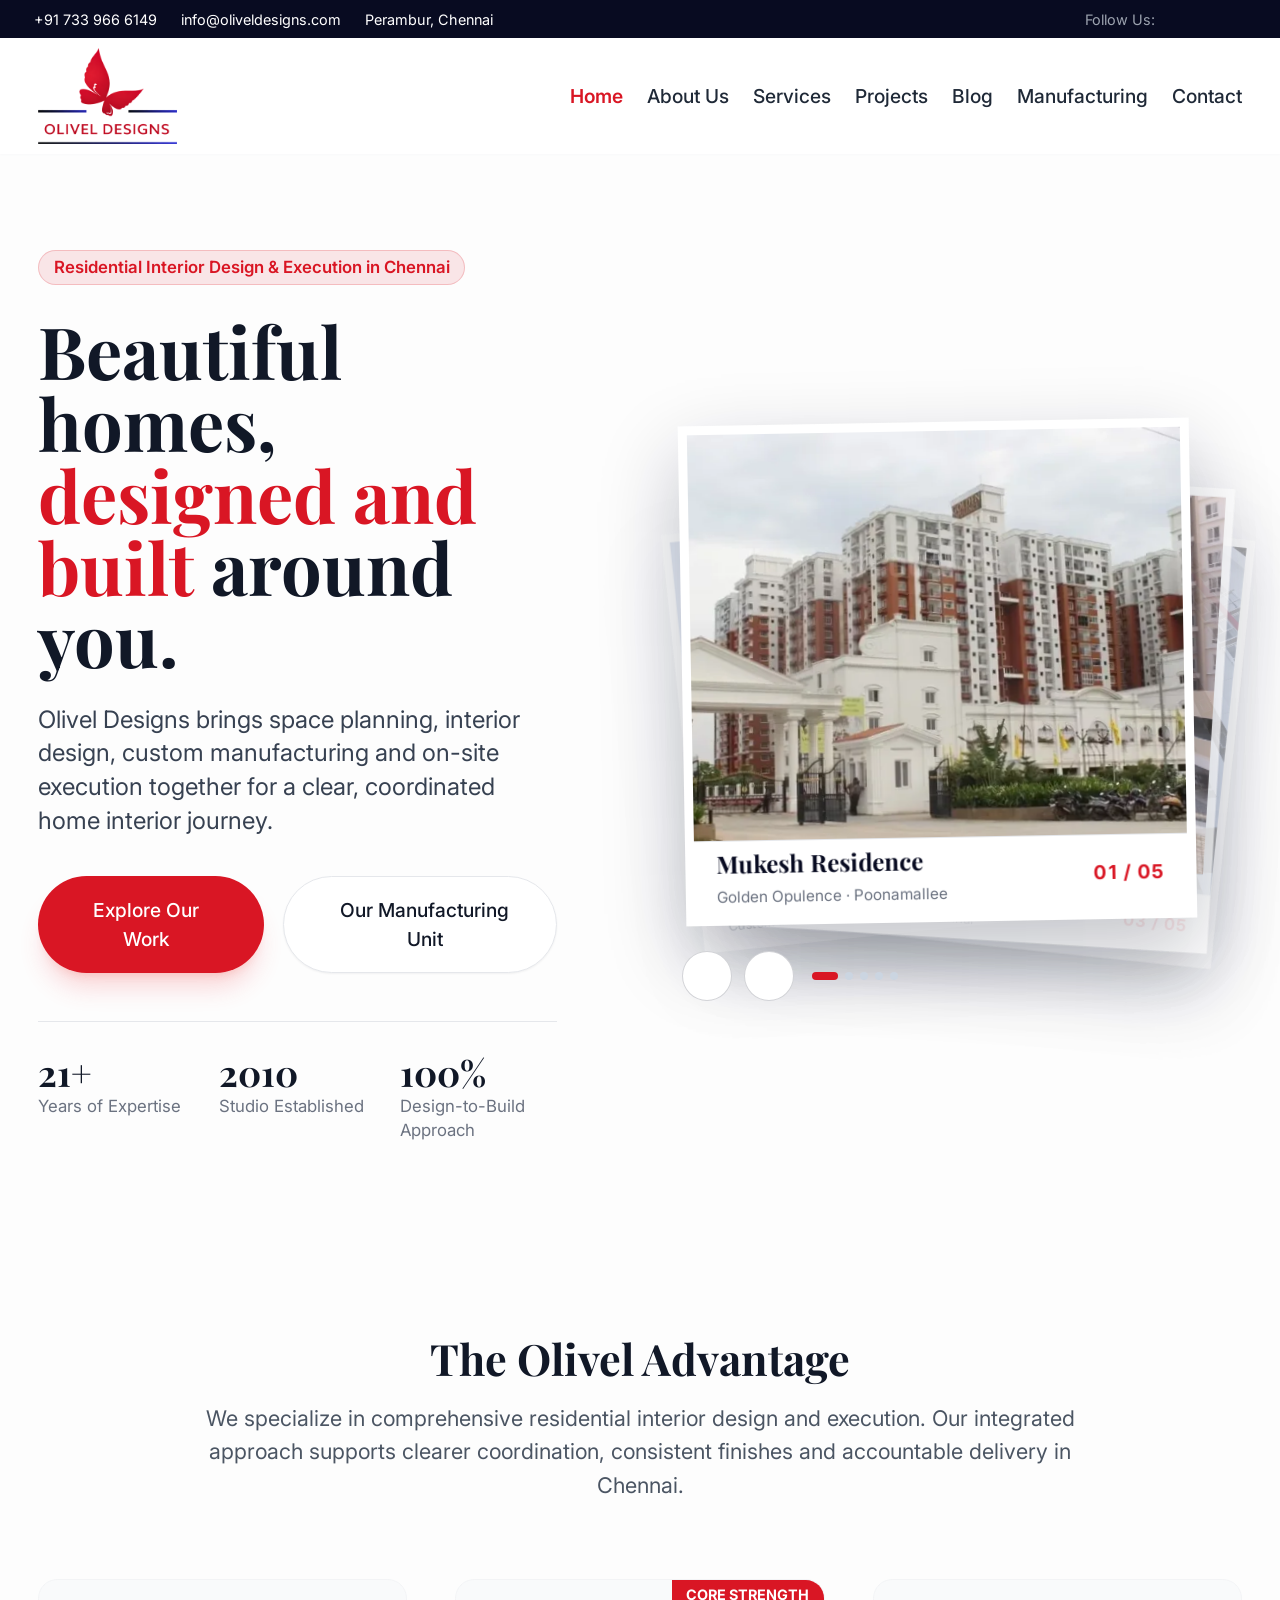
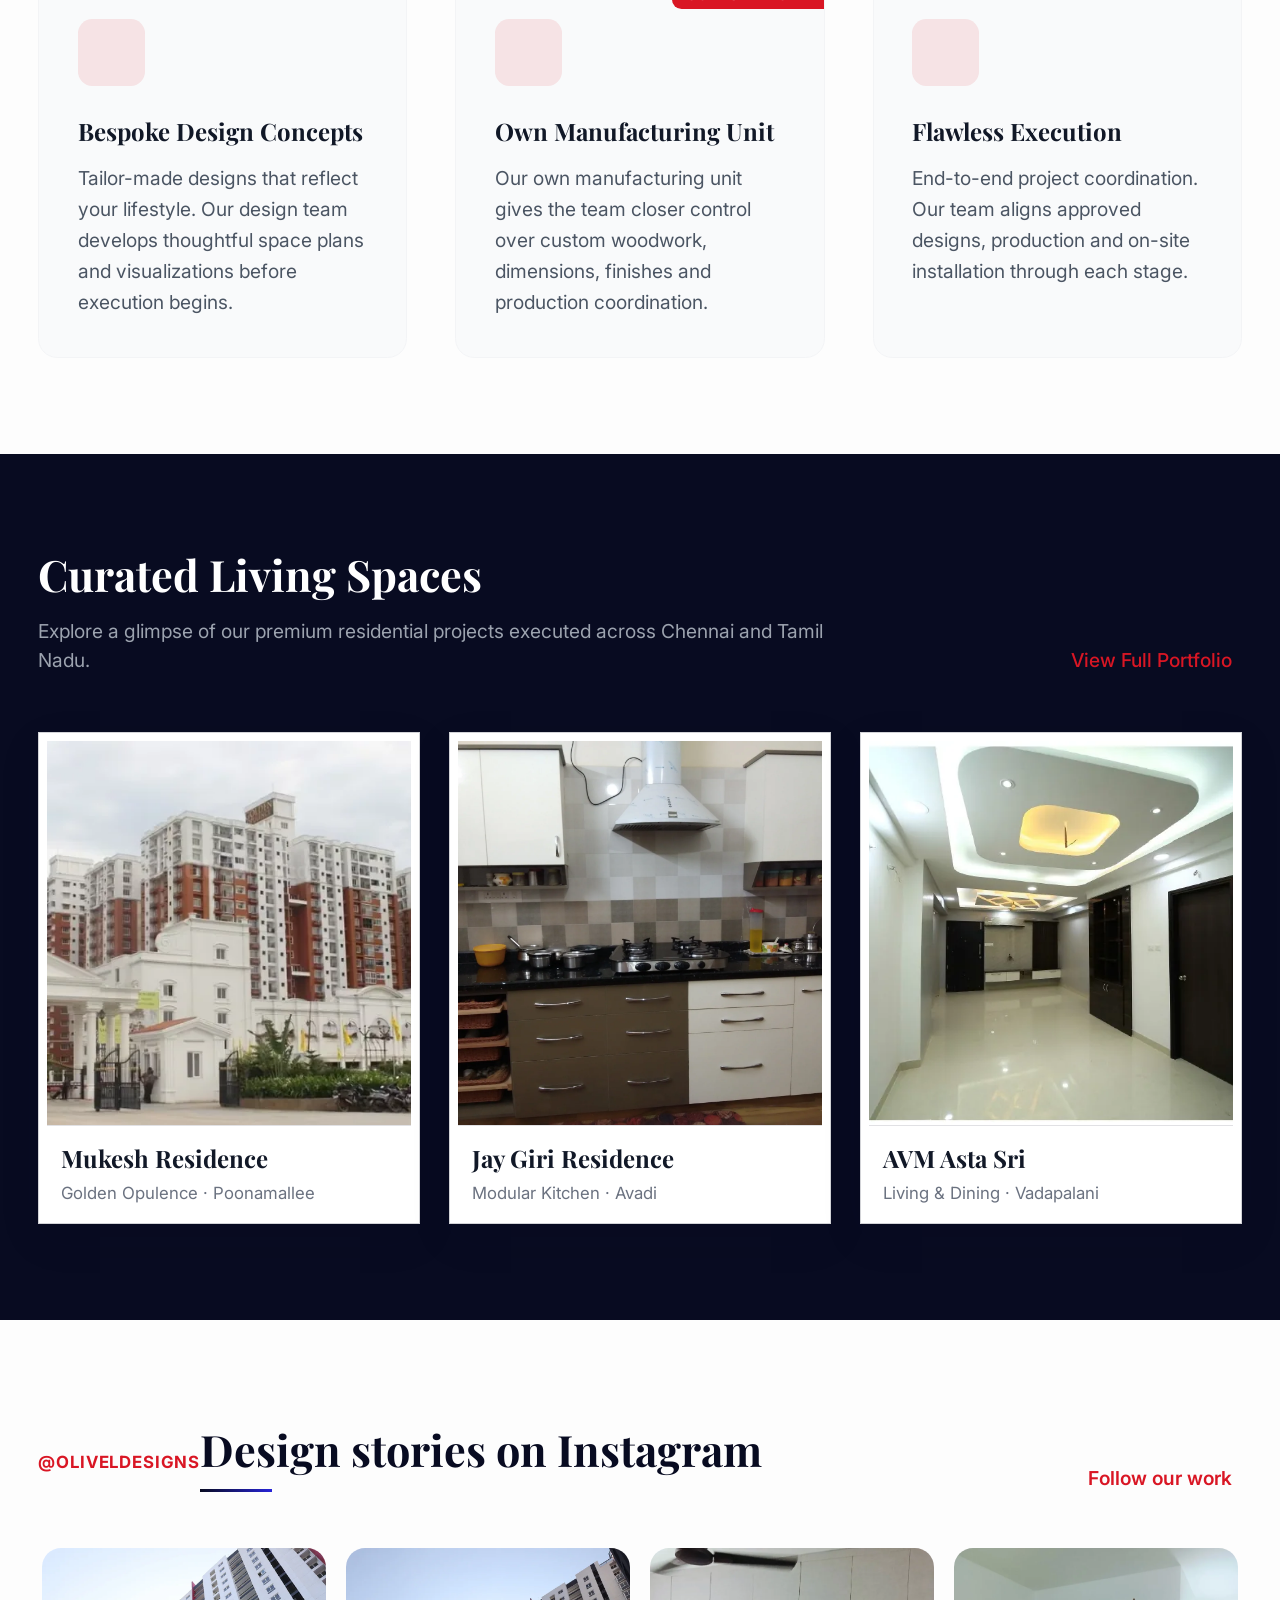
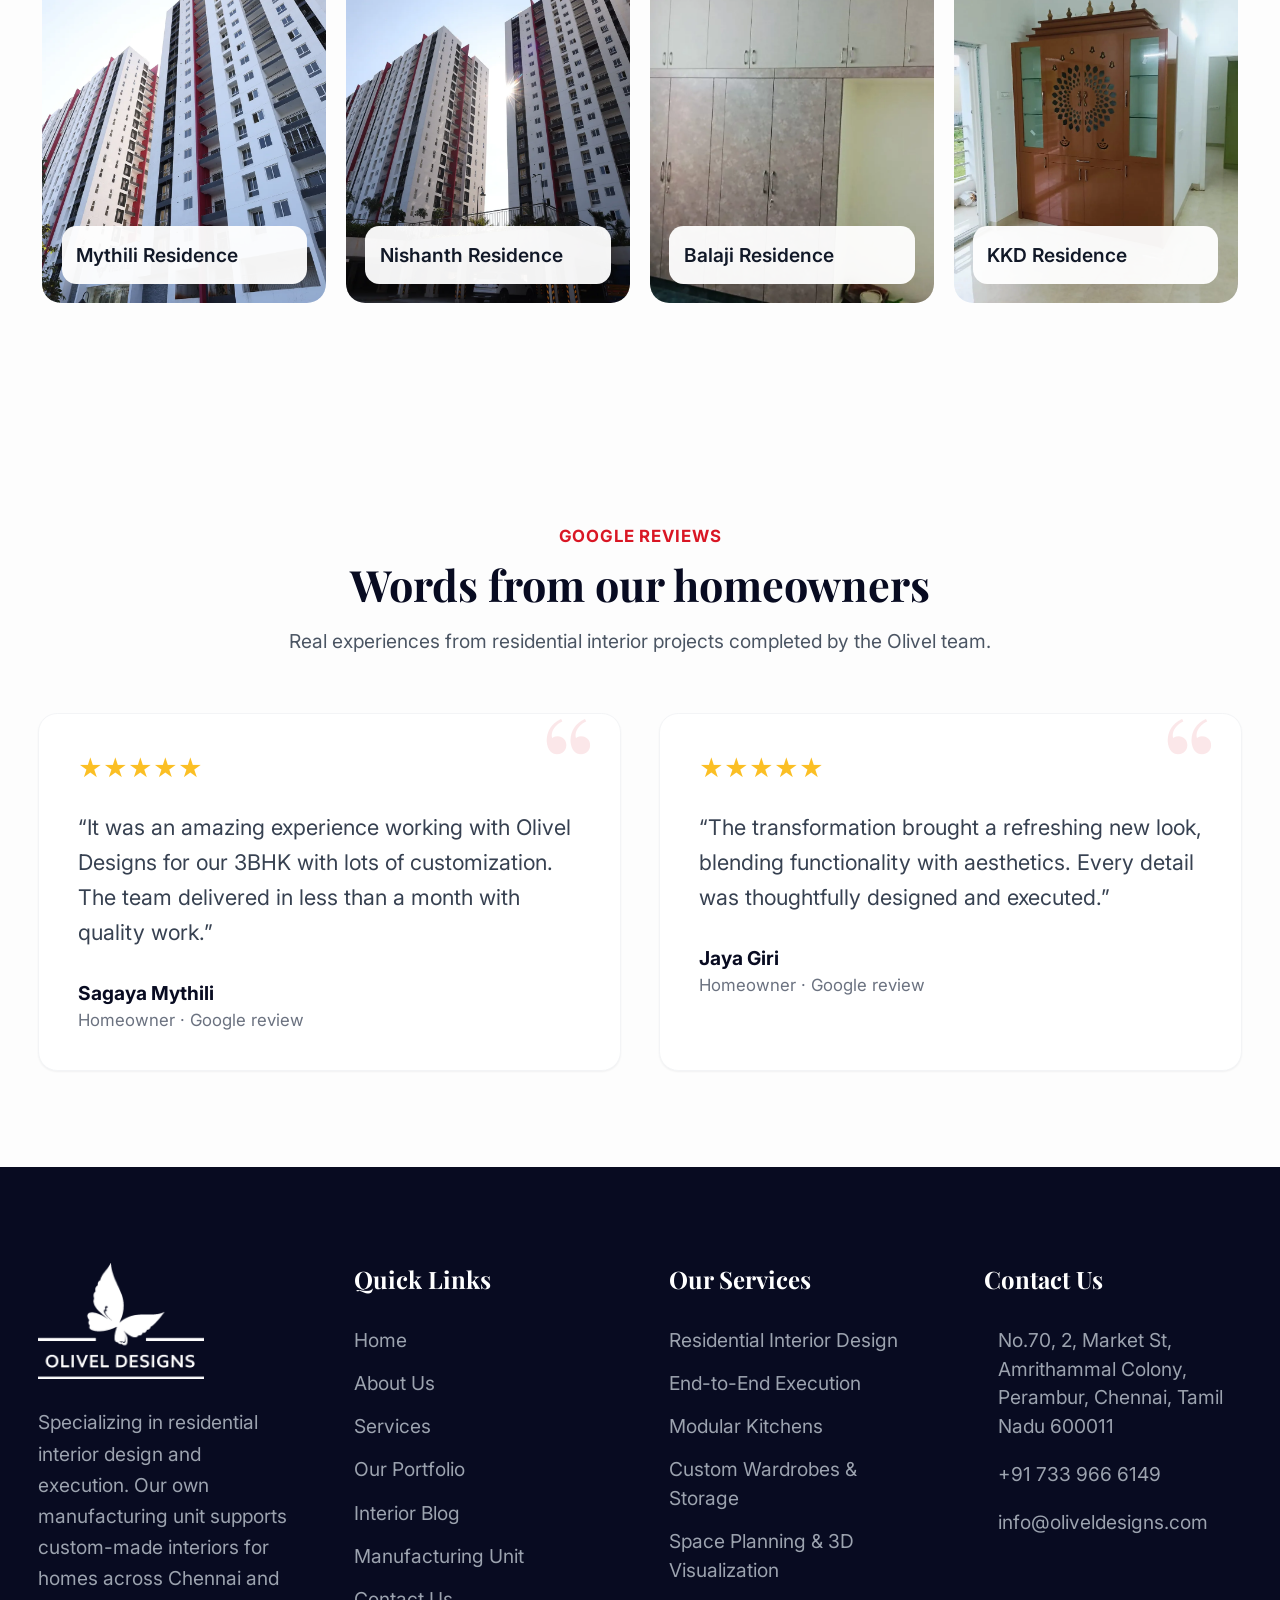
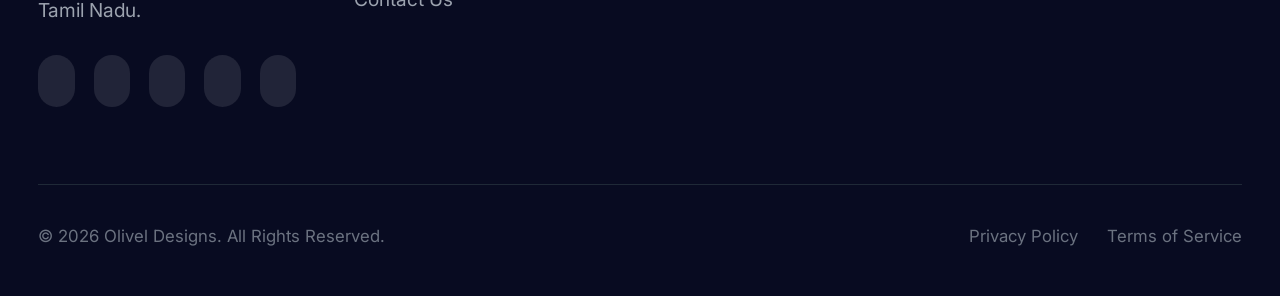
==== commit 4c3119af: "website update" ====
--- a/index.html
+++ b/index.html
@@ -7,7 +7,7 @@
     <meta name="description" content="Olivel Designs specializes in premium residential interior design and execution in Chennai. With our own manufacturing unit, we deliver flawless, custom-crafted home interiors.">
     <meta name="keywords" content="interior design Chennai, residential interior execution, interior designers in Tamil Nadu, bespoke furniture Chennai, home interiors, modular kitchens Chennai, Olivel Designs, own manufacturing unit">
     <meta name="author" content="Olivel Designs">
-    <meta name="theme-color" content="#D91624">
+    <meta name="theme-color" content="#080B21">
     <link rel="icon" href="assets/favicon.png">
     <link rel="canonical" href="https://oliveldesigns.com/">
     
@@ -31,8 +31,11 @@
         body {
             font-family: 'Inter', sans-serif;
             background-color: #F8F9FA;
-            color: #0A0A0A;
+            color: #080B21;
             overflow-x: hidden;
+        }
+        .bg-brand-dark {
+            background-color: #080B21 !important;
         }
         #three-particle-background {
             position: fixed;
@@ -59,9 +62,51 @@
         .page-section {
             background-color: transparent !important;
         }
-        .page-section > section:not(.bg-gray-900):not(.bg-brand-dark) {
+        .page-section > section:not(.bg-brand-dark) {
             background-color: rgba(255, 255, 255, .66) !important;
             backdrop-filter: blur(.5px);
+        }
+        #mobile-menu {
+            position: fixed;
+            top: 96px;
+            right: 0;
+            bottom: 0;
+            left: 0;
+            overflow-y: auto;
+            background: #080B21;
+            color: #fff;
+            border-top: 1px solid rgba(255, 255, 255, .12);
+            box-shadow: none;
+            backdrop-filter: none;
+            -webkit-backdrop-filter: none;
+        }
+        #mobile-menu .mobile-nav-link {
+            color: #fff;
+            border-bottom: 1px solid rgba(255, 255, 255, .12);
+        }
+        #mobile-menu .mobile-nav-link:hover,
+        #mobile-menu .mobile-nav-link:focus {
+            color: #fff;
+            background: rgba(255, 255, 255, .09);
+        }
+        #mobile-menu .mobile-social-link {
+            width: 46px;
+            height: 46px;
+            display: inline-flex;
+            align-items: center;
+            justify-content: center;
+            border: 1px solid rgba(255, 255, 255, .22);
+            border-radius: 999px;
+            color: #fff;
+            transition: background .25s ease, border-color .25s ease, transform .25s ease;
+        }
+        #mobile-menu .mobile-social-link:hover {
+            background: #D91624;
+            border-color: #D91624;
+            transform: translateY(-2px);
+        }
+        body.mobile-menu-open {
+            overflow: hidden;
         }
         #page-manufacturing,
         #page-contact {
@@ -141,7 +186,7 @@
             overflow: hidden;
             border: 9px solid #fff;
             background: #fff;
-            box-shadow: 0 30px 75px rgba(10, 10, 10, .24);
+            box-shadow: 0 30px 75px rgba(8, 11, 33, .24);
         }
         .hero-card-frame img {
             width: 100%;
@@ -158,7 +203,7 @@
             gap: 16px;
             padding: 0 22px;
             border-top: 1px solid #e5e7eb;
-            color: #0A0A0A;
+            color: #080B21;
         }
         .hero-card-count {
             color: #D91624;
@@ -180,7 +225,7 @@
             display: inline-flex;
             align-items: center;
             justify-content: center;
-            border: 1px solid rgba(10,10,10,.18);
+            border: 1px solid rgba(8,11,33,.18);
             border-radius: 999px;
             background: #fff;
             transition: color .25s ease, background .25s ease, transform .25s ease;
@@ -201,6 +246,9 @@
             filter: grayscale(1) brightness(0) invert(1);
             background: transparent;
         }
+        .founder-mobile-overlay {
+            background: linear-gradient(to top, rgba(8, 11, 33, .94), rgba(8, 11, 33, .55), transparent);
+        }
         .scroll-reveal {
             opacity: 0;
             transform: translateY(32px);
@@ -211,15 +259,15 @@
             transform: translateY(0);
         }
         .project-frame {
-            border: 1px solid rgba(10, 10, 10, .18);
+            border: 1px solid rgba(8, 11, 33, .18);
             background: #fff;
             padding: 8px;
-            box-shadow: 0 14px 40px rgba(10, 10, 10, .09);
+            box-shadow: 0 14px 40px rgba(8, 11, 33, .09);
             transition: transform .45s ease, box-shadow .45s ease;
         }
         .project-frame:hover {
             transform: translateY(-8px);
-            box-shadow: 0 24px 60px rgba(10, 10, 10, .18);
+            box-shadow: 0 24px 60px rgba(8, 11, 33, .18);
         }
         .project-frame img {
             transition: transform .8s cubic-bezier(.2,.7,.2,1);
@@ -228,7 +276,7 @@
             transform: scale(1.06);
         }
         .project-tag {
-            border-top: 1px solid rgba(10, 10, 10, .12);
+            border-top: 1px solid rgba(8, 11, 33, .12);
             padding: 16px 14px 10px;
         }
         .service-card {
@@ -238,13 +286,13 @@
             border: 1px solid #e5e7eb;
             border-radius: 18px;
             background: #fff;
-            box-shadow: 0 14px 36px rgba(10, 10, 10, .07);
+            box-shadow: 0 14px 36px rgba(8, 11, 33, .07);
             transition: transform .45s ease, box-shadow .45s ease, border-color .45s ease;
         }
         .service-card:hover {
             transform: translateY(-9px);
             border-color: rgba(217, 22, 36, .35);
-            box-shadow: 0 26px 60px rgba(10, 10, 10, .16);
+            box-shadow: 0 26px 60px rgba(8, 11, 33, .16);
         }
         .service-card-media {
             position: relative;
@@ -256,7 +304,7 @@
             content: "";
             position: absolute;
             inset: 0;
-            background: linear-gradient(to top, rgba(10,10,10,.48), transparent 55%);
+            background: linear-gradient(to top, rgba(8,11,33,.48), transparent 55%);
             pointer-events: none;
         }
         .service-card-media img {
@@ -291,8 +339,8 @@
         }
         .project-filter:hover,
         .project-filter.is-active {
-            border-color: #0A0A0A;
-            background: #0A0A0A;
+            border-color: #080B21;
+            background: #080B21;
             color: #fff;
         }
         .project-gallery-card {
@@ -300,12 +348,12 @@
             border: 1px solid #e5e7eb;
             border-radius: 18px;
             background: #fff;
-            box-shadow: 0 14px 36px rgba(10,10,10,.08);
+            box-shadow: 0 14px 36px rgba(8,11,33,.08);
             transition: transform .45s ease, box-shadow .45s ease;
         }
         .project-gallery-card:hover {
             transform: translateY(-8px);
-            box-shadow: 0 26px 60px rgba(10,10,10,.16);
+            box-shadow: 0 26px 60px rgba(8,11,33,.16);
         }
         .project-gallery-cover {
             position: relative;
@@ -320,7 +368,7 @@
             content: "";
             position: absolute;
             inset: 0;
-            background: linear-gradient(to top, rgba(10,10,10,.7), transparent 58%);
+            background: linear-gradient(to top, rgba(8,11,33,.7), transparent 58%);
         }
         .project-gallery-cover img {
             width: 100%;
@@ -337,7 +385,7 @@
             padding: 8px 12px;
             border-radius: 999px;
             background: rgba(255,255,255,.94);
-            color: #0A0A0A;
+            color: #080B21;
             font-size: .75rem;
             font-weight: 700;
         }
@@ -377,7 +425,7 @@
             max-width: 100%;
             max-height: calc(100vh - 220px);
             object-fit: contain;
-            box-shadow: 0 24px 80px rgba(0,0,0,.45);
+            box-shadow: 0 24px 80px rgba(8,11,33,.45);
         }
         .lightbox-arrow {
             position: absolute;
@@ -390,7 +438,7 @@
             justify-content: center;
             border-radius: 999px;
             background: rgba(255,255,255,.94);
-            color: #0A0A0A;
+            color: #080B21;
             transform: translateY(-50%);
             transition: background .25s ease, color .25s ease;
         }
@@ -430,7 +478,7 @@
             border: 1px solid #e5e7eb;
             background: #fff;
             text-align: left;
-            box-shadow: 0 18px 44px rgba(10,10,10,.13);
+            box-shadow: 0 18px 44px rgba(8,11,33,.13);
             transition: transform .45s ease, box-shadow .45s ease;
         }
         .blog-landscape-card--wide { aspect-ratio: 16 / 6; }
@@ -445,7 +493,7 @@
         }
         .blog-landscape-card:hover {
             transform: translateY(-7px);
-            box-shadow: 0 30px 70px rgba(10,10,10,.22);
+            box-shadow: 0 30px 70px rgba(8,11,33,.22);
         }
         .blog-landscape-card:hover img { transform: scale(1.055); }
         .blog-landscape-title {
@@ -461,7 +509,7 @@
             position: static;
             display: block;
             padding: 22px 24px 24px;
-            color: #111827;
+            color: #080B21;
         }
         .blog-card-copy strong {
             display: block;
@@ -486,7 +534,7 @@
             background: linear-gradient(145deg, #f9fafb, #eef0f4);
             color: #9ca3af;
             font: 700 1.5rem/1 'Playfair Display', serif;
-            box-shadow: 0 14px 36px rgba(10,10,10,.06);
+            box-shadow: 0 14px 36px rgba(8,11,33,.06);
         }
         .blog-coming-card::before {
             content: "";
@@ -503,22 +551,22 @@
             min-height: 380px;
             object-fit: cover;
             border-radius: 22px;
-            box-shadow: 0 24px 70px rgba(10,10,10,.16);
+            box-shadow: 0 24px 70px rgba(8,11,33,.16);
         }
         .blog-content { max-width: 860px; margin: 0 auto; }
-        .blog-content h2 { margin: 2.5rem 0 1rem; font-size: 2rem; line-height: 1.2; color: #111827; }
-        .blog-content h3 { margin: 2rem 0 .75rem; font-size: 1.35rem; color: #111827; }
+        .blog-content h2 { margin: 2.5rem 0 1rem; font-size: 2rem; line-height: 1.2; color: #080B21; }
+        .blog-content h3 { margin: 2rem 0 .75rem; font-size: 1.35rem; color: #080B21; }
         .blog-content p { margin: 0 0 1.15rem; color: #4b5563; line-height: 1.85; }
         .blog-content ul { margin: 1rem 0 1.5rem; padding-left: 1.4rem; list-style: disc; color: #4b5563; }
         .blog-content li { margin-bottom: .75rem; line-height: 1.7; }
-        .blog-content strong { color: #111827; }
+        .blog-content strong { color: #080B21; }
         .manufacturing-video {
             position: relative;
             aspect-ratio: 16 / 9;
             overflow: hidden;
             border-radius: 24px;
-            background: #0A0A0A;
-            box-shadow: 0 30px 80px rgba(10,10,10,.24);
+            background: #080B21;
+            box-shadow: 0 30px 80px rgba(8,11,33,.24);
         }
         .manufacturing-video iframe {
             position: absolute;
@@ -540,7 +588,7 @@
             background: #D91624;
             color: #fff;
             font-weight: 700;
-            box-shadow: 0 12px 28px rgba(0,0,0,.28);
+            box-shadow: 0 12px 28px rgba(8,11,33,.28);
         }
         .manufacturing-step {
             position: relative;
@@ -580,7 +628,7 @@
             border-radius: 12px;
             background: #fff;
             padding: 14px 16px;
-            color: #111827;
+            color: #080B21;
             transition: border-color .2s ease, box-shadow .2s ease;
         }
         .contact-field:focus {
@@ -614,7 +662,7 @@
             width: 72px;
             height: 3px;
             margin-top: 16px;
-            background: linear-gradient(90deg, #0A0A0A, #1D4ED8);
+            background: linear-gradient(90deg, #080B21, #2724D8);
             transform-origin: left;
             animation: lineGrow 1.2s ease both;
         }
@@ -664,9 +712,9 @@
       "email": "info@oliveldesigns.com",
       "address": {
         "@type": "PostalAddress",
-        "streetAddress": "No. 2, Balaji Nagar Main Road, Kolathur",
+        "streetAddress": "No.70, 2, Market St, Amrithammal Colony, Perambur",
         "addressLocality": "Chennai",
-        "postalCode": "600099",
+        "postalCode": "600011",
         "addressRegion": "Tamil Nadu",
         "addressCountry": "IN"
       },
@@ -682,7 +730,8 @@
         "https://www.instagram.com/oliveldesigns/",
         "https://www.facebook.com/oliveldesigns",
         "https://www.linkedin.com/company/olivel-design-studio/",
-        "https://www.youtube.com/@OlivelDesignsofficial"
+        "https://www.youtube.com/@OlivelDesignsofficial",
+        "https://wa.me/917339666149"
       ]
     }
     </script>
@@ -714,7 +763,7 @@
         <div class="flex space-x-4">
             <a href="tel:+917339666149" class="flex items-center gap-1 hover:text-brand-red transition"><i class="ph ph-phone"></i> +91 733 966 6149</a>
             <a href="mailto:info@oliveldesigns.com" class="flex items-center gap-1 hover:text-brand-red transition"><i class="ph ph-envelope"></i> info@oliveldesigns.com</a>
-            <span class="flex items-center gap-1"><i class="ph ph-map-pin"></i> Chennai, Tamil Nadu</span>
+            <span class="flex items-center gap-1"><i class="ph ph-map-pin"></i> Perambur, Chennai</span>
         </div>
         <div class="flex space-x-4 items-center">
             <span class="text-gray-400">Follow Us:</span>
@@ -722,6 +771,7 @@
             <a href="https://www.facebook.com/oliveldesigns" target="_blank" rel="noopener" aria-label="Olivel Designs on Facebook" class="hover:text-brand-red transition"><i class="ph-fill ph-facebook-logo text-lg"></i></a>
             <a href="https://www.linkedin.com/company/olivel-design-studio/" target="_blank" rel="noopener" aria-label="Olivel Designs on LinkedIn" class="hover:text-brand-red transition"><i class="ph-fill ph-linkedin-logo text-lg"></i></a>
             <a href="https://www.youtube.com/@OlivelDesignsofficial" target="_blank" rel="noopener" aria-label="Olivel Designs on YouTube" class="hover:text-brand-red transition"><i class="ph-fill ph-youtube-logo text-lg"></i></a>
+            <a href="https://wa.me/917339666149" target="_blank" rel="noopener" aria-label="Chat with Olivel Designs on WhatsApp" class="hover:text-brand-red transition"><i class="ph-fill ph-whatsapp-logo text-lg"></i></a>
         </div>
     </div>
 
@@ -754,7 +804,7 @@
 
                 <!-- Mobile Menu Button -->
                 <div class="lg:hidden flex items-center">
-                    <button id="mobile-menu-btn" type="button" aria-label="Open navigation menu" aria-expanded="false" aria-controls="mobile-menu" class="text-gray-800 hover:text-brand-red focus:outline-none">
+                    <button id="mobile-menu-btn" type="button" aria-label="Open navigation menu" aria-expanded="false" aria-controls="mobile-menu" class="text-[#080B21] hover:text-brand-red focus:outline-none">
                         <i class="ph ph-list text-3xl"></i>
                     </button>
                 </div>
@@ -762,21 +812,22 @@
         </div>
 
         <!-- Mobile Menu Panel -->
-        <div id="mobile-menu" class="hidden lg:hidden bg-white border-t border-gray-100 absolute w-full shadow-xl">
-            <div class="px-4 pt-2 pb-6 space-y-2">
-                <button onclick="navigate('home'); toggleMobileMenu()" class="block w-full text-left px-3 py-3 text-base font-medium text-gray-800 hover:bg-gray-50 hover:text-brand-red rounded-md">Home</button>
-                <button onclick="navigate('about'); toggleMobileMenu()" class="block w-full text-left px-3 py-3 text-base font-medium text-gray-800 hover:bg-gray-50 hover:text-brand-red rounded-md">About Us</button>
-                <button onclick="navigate('services'); toggleMobileMenu()" class="block w-full text-left px-3 py-3 text-base font-medium text-gray-800 hover:bg-gray-50 hover:text-brand-red rounded-md">Services</button>
-                <button onclick="navigate('portfolio'); toggleMobileMenu()" class="block w-full text-left px-3 py-3 text-base font-medium text-gray-800 hover:bg-gray-50 hover:text-brand-red rounded-md">Portfolio</button>
-                <button onclick="navigate('blog'); toggleMobileMenu()" class="block w-full text-left px-3 py-3 text-base font-medium text-gray-800 hover:bg-gray-50 hover:text-brand-red rounded-md">Blog</button>
-                <button onclick="navigate('manufacturing'); toggleMobileMenu()" class="block w-full text-left px-3 py-3 text-base font-medium text-gray-800 hover:bg-gray-50 hover:text-brand-red rounded-md">Manufacturing</button>
-                <button onclick="navigate('contact'); toggleMobileMenu()" class="block w-full text-left px-3 py-3 text-base font-medium text-gray-800 hover:bg-gray-50 hover:text-brand-red rounded-md">Contact</button>
+        <div id="mobile-menu" class="hidden lg:hidden w-full">
+            <div class="px-5 pt-5 pb-8 space-y-1">
+                <button onclick="navigate('home'); toggleMobileMenu()" class="mobile-nav-link block w-full text-left px-4 py-3.5 text-lg font-medium rounded-lg">Home</button>
+                <button onclick="navigate('about'); toggleMobileMenu()" class="mobile-nav-link block w-full text-left px-4 py-3.5 text-lg font-medium rounded-lg">About Us</button>
+                <button onclick="navigate('services'); toggleMobileMenu()" class="mobile-nav-link block w-full text-left px-4 py-3.5 text-lg font-medium rounded-lg">Services</button>
+                <button onclick="navigate('portfolio'); toggleMobileMenu()" class="mobile-nav-link block w-full text-left px-4 py-3.5 text-lg font-medium rounded-lg">Projects</button>
+                <button onclick="navigate('blog'); toggleMobileMenu()" class="mobile-nav-link block w-full text-left px-4 py-3.5 text-lg font-medium rounded-lg">Blog</button>
+                <button onclick="navigate('manufacturing'); toggleMobileMenu()" class="mobile-nav-link block w-full text-left px-4 py-3.5 text-lg font-medium rounded-lg">Manufacturing</button>
+                <button onclick="navigate('contact'); toggleMobileMenu()" class="mobile-nav-link block w-full text-left px-4 py-3.5 text-lg font-medium rounded-lg">Contact</button>
                 <button onclick="navigate('contact'); toggleMobileMenu()" class="mt-4 w-full bg-brand-red text-white px-6 py-3 rounded-md font-medium text-center">Get Free Quote</button>
-                <div class="flex items-center justify-center gap-5 pt-4 text-gray-700" aria-label="Olivel Designs social media">
-                    <a href="https://www.instagram.com/oliveldesigns/" target="_blank" rel="noopener" aria-label="Instagram"><i class="ph-fill ph-instagram-logo text-2xl"></i></a>
-                    <a href="https://www.facebook.com/oliveldesigns" target="_blank" rel="noopener" aria-label="Facebook"><i class="ph-fill ph-facebook-logo text-2xl"></i></a>
-                    <a href="https://www.linkedin.com/company/olivel-design-studio/" target="_blank" rel="noopener" aria-label="LinkedIn"><i class="ph-fill ph-linkedin-logo text-2xl"></i></a>
-                    <a href="https://www.youtube.com/@OlivelDesignsofficial" target="_blank" rel="noopener" aria-label="YouTube"><i class="ph-fill ph-youtube-logo text-2xl"></i></a>
+                <div class="flex flex-wrap items-center justify-center gap-3 pt-6" aria-label="Olivel Designs social media">
+                    <a href="https://www.instagram.com/oliveldesigns/" target="_blank" rel="noopener" aria-label="Instagram" class="mobile-social-link"><i class="ph-fill ph-instagram-logo text-2xl"></i></a>
+                    <a href="https://www.facebook.com/oliveldesigns" target="_blank" rel="noopener" aria-label="Facebook" class="mobile-social-link"><i class="ph-fill ph-facebook-logo text-2xl"></i></a>
+                    <a href="https://www.linkedin.com/company/olivel-design-studio/" target="_blank" rel="noopener" aria-label="LinkedIn" class="mobile-social-link"><i class="ph-fill ph-linkedin-logo text-2xl"></i></a>
+                    <a href="https://www.youtube.com/@OlivelDesignsofficial" target="_blank" rel="noopener" aria-label="YouTube" class="mobile-social-link"><i class="ph-fill ph-youtube-logo text-2xl"></i></a>
+                    <a href="https://wa.me/917339666149" target="_blank" rel="noopener" aria-label="WhatsApp" class="mobile-social-link"><i class="ph-fill ph-whatsapp-logo text-2xl"></i></a>
                 </div>
             </div>
         </div>
@@ -917,7 +968,7 @@
             </section>
 
             <!-- Highlights / Mini Portfolio -->
-            <section class="py-20 bg-gray-900 text-white">
+            <section class="py-20 bg-brand-dark text-white">
                 <div class="max-w-7xl mx-auto px-4 sm:px-6 lg:px-8">
                     <div class="flex flex-col md:flex-row justify-between items-end mb-12">
                         <div class="max-w-2xl">
@@ -1007,9 +1058,9 @@
             <section class="max-w-7xl mx-auto px-4 sm:px-6 lg:px-8 mt-24" aria-label="Founder profile: P. Nithya Kumari">
                 <div class="bg-brand-dark text-white rounded-3xl overflow-hidden shadow-2xl">
                     <div class="grid lg:grid-cols-12">
-                        <div class="lg:col-span-5 relative min-h-[620px] bg-gray-900">
+                        <div class="lg:col-span-5 relative min-h-[620px] bg-brand-dark">
                             <img src="assets/images/brand/founder-nithya-kumari.jpeg" alt="P. Nithya Kumari, Founder and Owner of Olivel Designs" class="absolute inset-0 w-full h-full object-cover object-top">
-                            <div class="absolute inset-x-0 bottom-0 p-8 bg-gradient-to-t from-black/90 via-black/50 to-transparent lg:hidden">
+                            <div class="founder-mobile-overlay absolute inset-x-0 bottom-0 p-8 lg:hidden">
                                 <p class="text-brand-red font-bold uppercase tracking-widest text-sm">Founder &amp; Owner</p>
                                 <h2 class="text-3xl font-bold mt-1">P. Nithya Kumari</h2>
                             </div>
@@ -1333,10 +1384,10 @@
                         <div class="space-y-7">
                             <a href="tel:+917339666149" class="flex gap-4 group"><span class="w-12 h-12 shrink-0 rounded-full bg-white/10 flex items-center justify-center group-hover:bg-brand-red transition"><i class="ph-fill ph-phone text-xl"></i></span><span><small class="block text-gray-400 uppercase tracking-wider">Call us</small><strong class="block text-xl mt-1">+91 733 966 6149</strong></span></a>
                             <a href="mailto:info@oliveldesigns.com" class="flex gap-4 group"><span class="w-12 h-12 shrink-0 rounded-full bg-white/10 flex items-center justify-center group-hover:bg-brand-red transition"><i class="ph-fill ph-envelope text-xl"></i></span><span><small class="block text-gray-400 uppercase tracking-wider">Email us</small><strong class="block text-lg mt-1 break-all">info@oliveldesigns.com</strong></span></a>
-                            <a href="https://www.google.com/maps/search/?api=1&amp;query=No.+2%2C+Balaji+Nagar+Main+Road%2C+Kolathur%2C+Chennai+600099" target="_blank" rel="noopener" class="flex gap-4 group"><span class="w-12 h-12 shrink-0 rounded-full bg-white/10 flex items-center justify-center group-hover:bg-brand-red transition"><i class="ph-fill ph-map-pin text-xl"></i></span><span><small class="block text-gray-400 uppercase tracking-wider">Visit us</small><strong class="block text-lg mt-1">No. 2, Balaji Nagar Main Road, Kolathur, Chennai - 600099</strong></span></a>
+                            <a href="https://www.google.com/maps/search/?api=1&amp;query=No.70%2C+2%2C+Market+St%2C+Amrithammal+Colony%2C+Perambur%2C+Chennai%2C+Tamil+Nadu+600011" target="_blank" rel="noopener" class="flex gap-4 group"><span class="w-12 h-12 shrink-0 rounded-full bg-white/10 flex items-center justify-center group-hover:bg-brand-red transition"><i class="ph-fill ph-map-pin text-xl"></i></span><span><small class="block text-gray-400 uppercase tracking-wider">Visit us</small><strong class="block text-lg mt-1">No.70, 2, Market St, Amrithammal Colony, Perambur, Chennai, Tamil Nadu 600011</strong></span></a>
                             <a href="https://wa.me/917339666149" target="_blank" rel="noopener" class="flex gap-4 group"><span class="w-12 h-12 shrink-0 rounded-full bg-white/10 flex items-center justify-center group-hover:bg-brand-red transition"><i class="ph-fill ph-whatsapp-logo text-xl"></i></span><span><small class="block text-gray-400 uppercase tracking-wider">WhatsApp</small><strong class="block text-lg mt-1">Start a conversation</strong></span></a>
                         </div>
-                        <div class="border-t border-white/10 mt-10 pt-8"><p class="text-sm text-gray-400 mb-4">Follow Olivel Designs</p><div class="flex gap-3"><a href="https://www.instagram.com/oliveldesigns/" target="_blank" rel="noopener" aria-label="Instagram" class="w-11 h-11 rounded-full bg-white/10 flex items-center justify-center hover:bg-brand-red transition"><i class="ph-fill ph-instagram-logo text-xl"></i></a><a href="https://www.facebook.com/oliveldesigns" target="_blank" rel="noopener" aria-label="Facebook" class="w-11 h-11 rounded-full bg-white/10 flex items-center justify-center hover:bg-brand-red transition"><i class="ph-fill ph-facebook-logo text-xl"></i></a><a href="https://www.linkedin.com/company/olivel-design-studio/" target="_blank" rel="noopener" aria-label="LinkedIn" class="w-11 h-11 rounded-full bg-white/10 flex items-center justify-center hover:bg-brand-red transition"><i class="ph-fill ph-linkedin-logo text-xl"></i></a><a href="https://www.youtube.com/@OlivelDesignsofficial" target="_blank" rel="noopener" aria-label="YouTube" class="w-11 h-11 rounded-full bg-white/10 flex items-center justify-center hover:bg-brand-red transition"><i class="ph-fill ph-youtube-logo text-xl"></i></a></div></div>
+                        <div class="border-t border-white/10 mt-10 pt-8"><p class="text-sm text-gray-400 mb-4">Follow Olivel Designs</p><div class="flex flex-wrap gap-3"><a href="https://www.instagram.com/oliveldesigns/" target="_blank" rel="noopener" aria-label="Instagram" class="w-11 h-11 rounded-full bg-white/10 flex items-center justify-center hover:bg-brand-red transition"><i class="ph-fill ph-instagram-logo text-xl"></i></a><a href="https://www.facebook.com/oliveldesigns" target="_blank" rel="noopener" aria-label="Facebook" class="w-11 h-11 rounded-full bg-white/10 flex items-center justify-center hover:bg-brand-red transition"><i class="ph-fill ph-facebook-logo text-xl"></i></a><a href="https://www.linkedin.com/company/olivel-design-studio/" target="_blank" rel="noopener" aria-label="LinkedIn" class="w-11 h-11 rounded-full bg-white/10 flex items-center justify-center hover:bg-brand-red transition"><i class="ph-fill ph-linkedin-logo text-xl"></i></a><a href="https://www.youtube.com/@OlivelDesignsofficial" target="_blank" rel="noopener" aria-label="YouTube" class="w-11 h-11 rounded-full bg-white/10 flex items-center justify-center hover:bg-brand-red transition"><i class="ph-fill ph-youtube-logo text-xl"></i></a><a href="https://wa.me/917339666149" target="_blank" rel="noopener" aria-label="WhatsApp" class="w-11 h-11 rounded-full bg-white/10 flex items-center justify-center hover:bg-brand-red transition"><i class="ph-fill ph-whatsapp-logo text-xl"></i></a></div></div>
                     </aside>
 
                     <div class="lg:col-span-7 bg-white rounded-3xl border border-gray-200 p-8 md:p-12 shadow-sm">
@@ -1360,13 +1411,13 @@
             </section>
 
             <section class="max-w-7xl mx-auto px-4 sm:px-6 lg:px-8 mt-16" aria-labelledby="map-title">
-                <div class="flex flex-col sm:flex-row justify-between sm:items-end gap-5 mb-7"><div><span class="text-brand-red font-bold tracking-wider uppercase text-sm">Find Our Studio</span><h2 id="map-title" class="text-4xl font-bold mt-2">Kolathur, Chennai</h2></div><a href="https://www.google.com/maps/search/?api=1&amp;query=No.+2%2C+Balaji+Nagar+Main+Road%2C+Kolathur%2C+Chennai+600099" target="_blank" rel="noopener" class="text-brand-red font-semibold">Open in Google Maps <i class="ph ph-arrow-up-right"></i></a></div>
-                <div class="contact-map shadow-xl"><iframe title="Map showing Olivel Designs in Kolathur, Chennai" src="https://www.google.com/maps?q=No.%202%2C%20Balaji%20Nagar%20Main%20Road%2C%20Kolathur%2C%20Chennai%20600099&amp;output=embed" loading="lazy" allowfullscreen referrerpolicy="no-referrer-when-downgrade"></iframe></div>
+                <div class="flex flex-col sm:flex-row justify-between sm:items-end gap-5 mb-7"><div><span class="text-brand-red font-bold tracking-wider uppercase text-sm">Find Our Studio</span><h2 id="map-title" class="text-4xl font-bold mt-2">Perambur, Chennai</h2></div><a href="https://www.google.com/maps/search/?api=1&amp;query=No.70%2C+2%2C+Market+St%2C+Amrithammal+Colony%2C+Perambur%2C+Chennai%2C+Tamil+Nadu+600011" target="_blank" rel="noopener" class="text-brand-red font-semibold">Open in Google Maps <i class="ph ph-arrow-up-right"></i></a></div>
+                <div class="contact-map shadow-xl"><iframe title="Map showing Olivel Designs in Perambur, Chennai" src="https://www.google.com/maps?q=No.70%2C%202%2C%20Market%20St%2C%20Amrithammal%20Colony%2C%20Perambur%2C%20Chennai%2C%20Tamil%20Nadu%20600011&amp;output=embed" loading="lazy" allowfullscreen referrerpolicy="no-referrer-when-downgrade"></iframe></div>
             </section>
         </div>
 
         <!-- Project Gallery Lightbox -->
-        <div id="project-lightbox" class="fixed inset-0 z-[100] hidden bg-black/95 p-4 md:p-6" role="dialog" aria-modal="true" aria-labelledby="lightbox-project-title">
+        <div id="project-lightbox" class="fixed inset-0 z-[100] hidden bg-brand-dark p-4 md:p-6" role="dialog" aria-modal="true" aria-labelledby="lightbox-project-title">
             <div class="max-w-7xl mx-auto h-full flex flex-col">
                 <div class="flex items-center justify-between gap-5 text-white pb-4">
                     <div><h2 id="lightbox-project-title" class="text-2xl md:text-3xl font-bold">Project gallery</h2><p id="lightbox-project-location" class="text-sm text-gray-400 mt-1"></p></div>
@@ -1399,6 +1450,7 @@
                         <a href="https://www.facebook.com/oliveldesigns" target="_blank" rel="noopener" aria-label="Olivel Designs on Facebook" class="w-11 h-11 rounded-full bg-white/10 flex items-center justify-center hover:bg-brand-red transition"><i class="ph-fill ph-facebook-logo text-xl"></i></a>
                         <a href="https://www.linkedin.com/company/olivel-design-studio/" target="_blank" rel="noopener" aria-label="Olivel Designs on LinkedIn" class="w-11 h-11 rounded-full bg-white/10 flex items-center justify-center hover:bg-brand-red transition"><i class="ph-fill ph-linkedin-logo text-xl"></i></a>
                         <a href="https://www.youtube.com/@OlivelDesignsofficial" target="_blank" rel="noopener" aria-label="Olivel Designs on YouTube" class="w-11 h-11 rounded-full bg-white/10 flex items-center justify-center hover:bg-brand-red transition"><i class="ph-fill ph-youtube-logo text-xl"></i></a>
+                        <a href="https://wa.me/917339666149" target="_blank" rel="noopener" aria-label="Chat with Olivel Designs on WhatsApp" class="w-11 h-11 rounded-full bg-white/10 flex items-center justify-center hover:bg-brand-red transition"><i class="ph-fill ph-whatsapp-logo text-xl"></i></a>
                     </div>
                 </div>
 
@@ -1434,7 +1486,7 @@
                     <ul class="space-y-4">
                         <li class="flex items-start gap-3">
                             <i class="ph-fill ph-map-pin text-brand-red text-xl mt-1"></i>
-                            <span class="text-gray-400">No. 2, Balaji Nagar Main Road, Kolathur, Chennai - 600099</span>
+                            <span class="text-gray-400">No.70, 2, Market St, Amrithammal Colony, Perambur, Chennai, Tamil Nadu 600011</span>
                         </li>
                         <li class="flex items-center gap-3">
                             <i class="ph-fill ph-phone text-brand-red text-xl"></i>
@@ -1474,7 +1526,25 @@
             const isOpen = !mobileMenu.classList.contains('hidden');
             mobileMenuBtn.setAttribute('aria-expanded', String(isOpen));
             mobileMenuBtn.setAttribute('aria-label', isOpen ? 'Close navigation menu' : 'Open navigation menu');
-        }
+            mobileMenuBtn.querySelector('i').className = isOpen ? 'ph ph-x text-3xl' : 'ph ph-list text-3xl';
+            document.body.classList.toggle('mobile-menu-open', isOpen);
+        }
+
+        function closeMobileMenu() {
+            if (mobileMenu.classList.contains('hidden')) return;
+            mobileMenu.classList.add('hidden');
+            mobileMenuBtn.setAttribute('aria-expanded', 'false');
+            mobileMenuBtn.setAttribute('aria-label', 'Open navigation menu');
+            mobileMenuBtn.querySelector('i').className = 'ph ph-list text-3xl';
+            document.body.classList.remove('mobile-menu-open');
+        }
+
+        window.addEventListener('resize', () => {
+            if (window.innerWidth >= 1024) closeMobileMenu();
+        });
+        document.addEventListener('keydown', event => {
+            if (event.key === 'Escape') closeMobileMenu();
+        });
 
         // Simple SPA Navigation Logic
         function navigate(pageId, updateHash = true) {
--- a/assets/css/site.min.css
+++ b/assets/css/site.min.css
@@ -1 +1 @@
-*,:after,:before{--tw-border-spacing-x:0;--tw-border-spacing-y:0;--tw-translate-x:0;--tw-translate-y:0;--tw-rotate:0;--tw-skew-x:0;--tw-skew-y:0;--tw-scale-x:1;--tw-scale-y:1;--tw-pan-x: ;--tw-pan-y: ;--tw-pinch-zoom: ;--tw-scroll-snap-strictness:proximity;--tw-gradient-from-position: ;--tw-gradient-via-position: ;--tw-gradient-to-position: ;--tw-ordinal: ;--tw-slashed-zero: ;--tw-numeric-figure: ;--tw-numeric-spacing: ;--tw-numeric-fraction: ;--tw-ring-inset: ;--tw-ring-offset-width:0px;--tw-ring-offset-color:#fff;--tw-ring-color:rgba(59,130,246,.5);--tw-ring-offset-shadow:0 0 #0000;--tw-ring-shadow:0 0 #0000;--tw-shadow:0 0 #0000;--tw-shadow-colored:0 0 #0000;--tw-blur: ;--tw-brightness: ;--tw-contrast: ;--tw-grayscale: ;--tw-hue-rotate: ;--tw-invert: ;--tw-saturate: ;--tw-sepia: ;--tw-drop-shadow: ;--tw-backdrop-blur: ;--tw-backdrop-brightness: ;--tw-backdrop-contrast: ;--tw-backdrop-grayscale: ;--tw-backdrop-hue-rotate: ;--tw-backdrop-invert: ;--tw-backdrop-opacity: ;--tw-backdrop-saturate: ;--tw-backdrop-sepia: ;--tw-contain-size: ;--tw-contain-layout: ;--tw-contain-paint: ;--tw-contain-style: }::backdrop{--tw-border-spacing-x:0;--tw-border-spacing-y:0;--tw-translate-x:0;--tw-translate-y:0;--tw-rotate:0;--tw-skew-x:0;--tw-skew-y:0;--tw-scale-x:1;--tw-scale-y:1;--tw-pan-x: ;--tw-pan-y: ;--tw-pinch-zoom: ;--tw-scroll-snap-strictness:proximity;--tw-gradient-from-position: ;--tw-gradient-via-position: ;--tw-gradient-to-position: ;--tw-ordinal: ;--tw-slashed-zero: ;--tw-numeric-figure: ;--tw-numeric-spacing: ;--tw-numeric-fraction: ;--tw-ring-inset: ;--tw-ring-offset-width:0px;--tw-ring-offset-color:#fff;--tw-ring-color:rgba(59,130,246,.5);--tw-ring-offset-shadow:0 0 #0000;--tw-ring-shadow:0 0 #0000;--tw-shadow:0 0 #0000;--tw-shadow-colored:0 0 #0000;--tw-blur: ;--tw-brightness: ;--tw-contrast: ;--tw-grayscale: ;--tw-hue-rotate: ;--tw-invert: ;--tw-saturate: ;--tw-sepia: ;--tw-drop-shadow: ;--tw-backdrop-blur: ;--tw-backdrop-brightness: ;--tw-backdrop-contrast: ;--tw-backdrop-grayscale: ;--tw-backdrop-hue-rotate: ;--tw-backdrop-invert: ;--tw-backdrop-opacity: ;--tw-backdrop-saturate: ;--tw-backdrop-sepia: ;--tw-contain-size: ;--tw-contain-layout: ;--tw-contain-paint: ;--tw-contain-style: }/*! tailwindcss v3.4.17 | MIT License | https://tailwindcss.com*/*,:after,:before{box-sizing:border-box;border:0 solid #e5e7eb}:after,:before{--tw-content:""}:host,html{line-height:1.5;-webkit-text-size-adjust:100%;-moz-tab-size:4;-o-tab-size:4;tab-size:4;font-family:Inter,sans-serif;font-feature-settings:normal;font-variation-settings:normal;-webkit-tap-highlight-color:transparent}body{margin:0;line-height:inherit}hr{height:0;color:inherit;border-top-width:1px}abbr:where([title]){-webkit-text-decoration:underline dotted;text-decoration:underline dotted}h1,h2,h3,h4,h5,h6{font-size:inherit;font-weight:inherit}a{color:inherit;text-decoration:inherit}b,strong{font-weight:bolder}code,kbd,pre,samp{font-family:ui-monospace,SFMono-Regular,Menlo,Monaco,Consolas,Liberation Mono,Courier New,monospace;font-feature-settings:normal;font-variation-settings:normal;font-size:1em}small{font-size:80%}sub,sup{font-size:75%;line-height:0;position:relative;vertical-align:baseline}sub{bottom:-.25em}sup{top:-.5em}table{text-indent:0;border-color:inherit;border-collapse:collapse}button,input,optgroup,select,textarea{font-family:inherit;font-feature-settings:inherit;font-variation-settings:inherit;font-size:100%;font-weight:inherit;line-height:inherit;letter-spacing:inherit;color:inherit;margin:0;padding:0}button,select{text-transform:none}button,input:where([type=button]),input:where([type=reset]),input:where([type=submit]){-webkit-appearance:button;background-color:transparent;background-image:none}:-moz-focusring{outline:auto}:-moz-ui-invalid{box-shadow:none}progress{vertical-align:baseline}::-webkit-inner-spin-button,::-webkit-outer-spin-button{height:auto}[type=search]{-webkit-appearance:textfield;outline-offset:-2px}::-webkit-search-decoration{-webkit-appearance:none}::-webkit-file-upload-button{-webkit-appearance:button;font:inherit}summary{display:list-item}blockquote,dd,dl,figure,h1,h2,h3,h4,h5,h6,hr,p,pre{margin:0}fieldset{margin:0}fieldset,legend{padding:0}menu,ol,ul{list-style:none;margin:0;padding:0}dialog{padding:0}textarea{resize:vertical}input::-moz-placeholder,textarea::-moz-placeholder{opacity:1;color:#9ca3af}input::placeholder,textarea::placeholder{opacity:1;color:#9ca3af}[role=button],button{cursor:pointer}:disabled{cursor:default}audio,canvas,embed,iframe,img,object,svg,video{display:block;vertical-align:middle}img,video{max-width:100%;height:auto}[hidden]:where(:not([hidden=until-found])){display:none}.visible{visibility:visible}.fixed{position:fixed}.absolute{position:absolute}.relative{position:relative}.sticky{position:sticky}.inset-0{inset:0}.inset-x-0{left:0;right:0}.inset-x-4{left:1rem;right:1rem}.bottom-0{bottom:0}.bottom-4{bottom:1rem}.right-0{right:0}.top-0{top:0}.isolate{isolation:isolate}.z-10{z-index:10}.z-50{z-index:50}.z-\[100\]{z-index:100}.mx-auto{margin-left:auto;margin-right:auto}.mb-1{margin-bottom:.25rem}.mb-10{margin-bottom:2.5rem}.mb-12{margin-bottom:3rem}.mb-14{margin-bottom:3.5rem}.mb-16{margin-bottom:4rem}.mb-2{margin-bottom:.5rem}.mb-20{margin-bottom:5rem}.mb-3{margin-bottom:.75rem}.mb-4{margin-bottom:1rem}.mb-5{margin-bottom:1.25rem}.mb-6{margin-bottom:1.5rem}.mb-7{margin-bottom:1.75rem}.mb-8{margin-bottom:2rem}.mb-9{margin-bottom:2.25rem}.mt-1{margin-top:.25rem}.mt-10{margin-top:2.5rem}.mt-14{margin-top:3.5rem}.mt-16{margin-top:4rem}.mt-2{margin-top:.5rem}.mt-24{margin-top:6rem}.mt-3{margin-top:.75rem}.mt-4{margin-top:1rem}.mt-5{margin-top:1.25rem}.mt-6{margin-top:1.5rem}.mt-7{margin-top:1.75rem}.block{display:block}.inline-block{display:inline-block}.inline{display:inline}.flex{display:flex}.inline-flex{display:inline-flex}.grid{display:grid}.hidden{display:none}.aspect-\[4\/5\]{aspect-ratio:4/5}.h-11{height:2.75rem}.h-12{height:3rem}.h-14{height:3.5rem}.h-20{height:5rem}.h-24{height:6rem}.h-80{height:20rem}.h-\[252px\]{height:252px}.h-\[520px\]{height:520px}.h-\[580px\]{height:580px}.h-full{height:100%}.min-h-\[150px\]{min-height:150px}.min-h-\[620px\]{min-height:620px}.min-h-\[760px\]{min-height:760px}.min-h-screen{min-height:100vh}.w-11{width:2.75rem}.w-12{width:3rem}.w-14{width:3.5rem}.w-auto{width:auto}.w-full{width:100%}.max-w-2xl{max-width:42rem}.max-w-3xl{max-width:48rem}.max-w-4xl{max-width:56rem}.max-w-7xl{max-width:80rem}.flex-shrink-0,.shrink-0{flex-shrink:0}.flex-grow{flex-grow:1}.transform{transform:translate(var(--tw-translate-x),var(--tw-translate-y)) rotate(var(--tw-rotate)) skewX(var(--tw-skew-x)) skewY(var(--tw-skew-y)) scaleX(var(--tw-scale-x)) scaleY(var(--tw-scale-y))}.cursor-pointer{cursor:pointer}.resize-y{resize:vertical}.grid-cols-1{grid-template-columns:repeat(1,minmax(0,1fr))}.grid-cols-2{grid-template-columns:repeat(2,minmax(0,1fr))}.grid-cols-3{grid-template-columns:repeat(3,minmax(0,1fr))}.flex-col{flex-direction:column}.flex-wrap{flex-wrap:wrap}.items-start{align-items:flex-start}.items-end{align-items:flex-end}.items-center{align-items:center}.items-stretch{align-items:stretch}.justify-center{justify-content:center}.justify-between{justify-content:space-between}.gap-1{gap:.25rem}.gap-10{gap:2.5rem}.gap-12{gap:3rem}.gap-14{gap:3.5rem}.gap-16{gap:4rem}.gap-2{gap:.5rem}.gap-3{gap:.75rem}.gap-4{gap:1rem}.gap-5{gap:1.25rem}.gap-6{gap:1.5rem}.gap-8{gap:2rem}.gap-x-10{-moz-column-gap:2.5rem;column-gap:2.5rem}.gap-y-10{row-gap:2.5rem}.space-x-4>:not([hidden])~:not([hidden]){--tw-space-x-reverse:0;margin-right:calc(1rem*var(--tw-space-x-reverse));margin-left:calc(1rem*(1 - var(--tw-space-x-reverse)))}.space-x-5>:not([hidden])~:not([hidden]){--tw-space-x-reverse:0;margin-right:calc(1.25rem*var(--tw-space-x-reverse));margin-left:calc(1.25rem*(1 - var(--tw-space-x-reverse)))}.space-x-6>:not([hidden])~:not([hidden]){--tw-space-x-reverse:0;margin-right:calc(1.5rem*var(--tw-space-x-reverse));margin-left:calc(1.5rem*(1 - var(--tw-space-x-reverse)))}.space-y-2>:not([hidden])~:not([hidden]){--tw-space-y-reverse:0;margin-top:calc(.5rem*(1 - var(--tw-space-y-reverse)));margin-bottom:calc(.5rem*var(--tw-space-y-reverse))}.space-y-3>:not([hidden])~:not([hidden]){--tw-space-y-reverse:0;margin-top:calc(.75rem*(1 - var(--tw-space-y-reverse)));margin-bottom:calc(.75rem*var(--tw-space-y-reverse))}.space-y-4>:not([hidden])~:not([hidden]){--tw-space-y-reverse:0;margin-top:calc(1rem*(1 - var(--tw-space-y-reverse)));margin-bottom:calc(1rem*var(--tw-space-y-reverse))}.space-y-7>:not([hidden])~:not([hidden]){--tw-space-y-reverse:0;margin-top:calc(1.75rem*(1 - var(--tw-space-y-reverse)));margin-bottom:calc(1.75rem*var(--tw-space-y-reverse))}.overflow-hidden{overflow:hidden}.scroll-smooth{scroll-behavior:smooth}.whitespace-nowrap{white-space:nowrap}.break-all{word-break:break-all}.rounded-2xl{border-radius:1rem}.rounded-3xl{border-radius:1.5rem}.rounded-full{border-radius:9999px}.rounded-md{border-radius:.375rem}.rounded-xl{border-radius:.75rem}.rounded-bl-lg{border-bottom-left-radius:.5rem}.border{border-width:1px}.border-t{border-top-width:1px}.border-brand-red\/20{border-color:rgba(217,22,36,.2)}.border-gray-100{--tw-border-opacity:1;border-color:rgb(243 244 246/var(--tw-border-opacity,1))}.border-gray-200{--tw-border-opacity:1;border-color:rgb(229 231 235/var(--tw-border-opacity,1))}.border-gray-300{--tw-border-opacity:1;border-color:rgb(209 213 219/var(--tw-border-opacity,1))}.border-gray-800{--tw-border-opacity:1;border-color:rgb(31 41 55/var(--tw-border-opacity,1))}.border-white\/10{border-color:hsla(0,0%,100%,.1)}.border-white\/20{border-color:hsla(0,0%,100%,.2)}.bg-\[\#0A66C2\]{--tw-bg-opacity:1;background-color:rgb(10 102 194/var(--tw-bg-opacity,1))}.bg-black\/95{background-color:rgba(0,0,0,.95)}.bg-brand-dark{--tw-bg-opacity:1;background-color:rgb(10 10 10/var(--tw-bg-opacity,1))}.bg-brand-red{--tw-bg-opacity:1;background-color:rgb(217 22 36/var(--tw-bg-opacity,1))}.bg-brand-red\/10{background-color:rgba(217,22,36,.1)}.bg-gray-50{--tw-bg-opacity:1;background-color:rgb(249 250 251/var(--tw-bg-opacity,1))}.bg-gray-900{--tw-bg-opacity:1;background-color:rgb(17 24 39/var(--tw-bg-opacity,1))}.bg-white{--tw-bg-opacity:1;background-color:rgb(255 255 255/var(--tw-bg-opacity,1))}.bg-white\/10{background-color:hsla(0,0%,100%,.1)}.bg-white\/5{background-color:hsla(0,0%,100%,.05)}.bg-white\/95{background-color:hsla(0,0%,100%,.95)}.bg-gradient-to-t{background-image:linear-gradient(to top,var(--tw-gradient-stops))}.from-black\/90{--tw-gradient-from:rgba(0,0,0,.9) var(--tw-gradient-from-position);--tw-gradient-to:transparent var(--tw-gradient-to-position);--tw-gradient-stops:var(--tw-gradient-from),var(--tw-gradient-to)}.via-black\/50{--tw-gradient-to:transparent var(--tw-gradient-to-position);--tw-gradient-stops:var(--tw-gradient-from),rgba(0,0,0,.5) var(--tw-gradient-via-position),var(--tw-gradient-to)}.to-transparent{--tw-gradient-to:transparent var(--tw-gradient-to-position)}.object-contain{-o-object-fit:contain;object-fit:contain}.object-cover{-o-object-fit:cover;object-fit:cover}.object-top{-o-object-position:top;object-position:top}.p-10{padding:2.5rem}.p-3{padding:.75rem}.p-4{padding:1rem}.p-5{padding:1.25rem}.p-7{padding:1.75rem}.p-8{padding:2rem}.px-3{padding-left:.75rem;padding-right:.75rem}.px-4{padding-left:1rem;padding-right:1rem}.px-5{padding-left:1.25rem;padding-right:1.25rem}.px-6{padding-left:1.5rem;padding-right:1.5rem}.px-7{padding-left:1.75rem;padding-right:1.75rem}.px-8{padding-left:2rem;padding-right:2rem}.py-1{padding-top:.25rem;padding-bottom:.25rem}.py-12{padding-top:3rem;padding-bottom:3rem}.py-14{padding-top:3.5rem;padding-bottom:3.5rem}.py-2{padding-top:.5rem;padding-bottom:.5rem}.py-20{padding-top:5rem;padding-bottom:5rem}.py-3{padding-top:.75rem;padding-bottom:.75rem}.py-4{padding-top:1rem;padding-bottom:1rem}.pb-10{padding-bottom:2.5rem}.pb-4{padding-bottom:1rem}.pb-6{padding-bottom:1.5rem}.pt-2{padding-top:.5rem}.pt-20{padding-top:5rem}.pt-4{padding-top:1rem}.pt-6{padding-top:1.5rem}.pt-7{padding-top:1.75rem}.pt-8{padding-top:2rem}.text-left{text-align:left}.text-center{text-align:center}.font-serif{font-family:Playfair Display,serif}.text-2xl{font-size:1.5rem;line-height:2rem}.text-3xl{font-size:1.875rem;line-height:2.25rem}.text-4xl{font-size:2.25rem;line-height:2.5rem}.text-5xl{font-size:3rem;line-height:1}.text-base{font-size:1rem;line-height:1.5rem}.text-lg{font-size:1.125rem;line-height:1.75rem}.text-sm{font-size:.875rem;line-height:1.25rem}.text-xl{font-size:1.25rem;line-height:1.75rem}.text-xs{font-size:.75rem;line-height:1rem}.font-bold{font-weight:700}.font-medium{font-weight:500}.font-semibold{font-weight:600}.uppercase{text-transform:uppercase}.leading-relaxed{line-height:1.625}.leading-tight{line-height:1.25}.tracking-wider{letter-spacing:.05em}.tracking-widest{letter-spacing:.1em}.text-amber-400{--tw-text-opacity:1;color:rgb(251 191 36/var(--tw-text-opacity,1))}.text-brand-red{--tw-text-opacity:1;color:rgb(217 22 36/var(--tw-text-opacity,1))}.text-gray-300{--tw-text-opacity:1;color:rgb(209 213 219/var(--tw-text-opacity,1))}.text-gray-400{--tw-text-opacity:1;color:rgb(156 163 175/var(--tw-text-opacity,1))}.text-gray-500{--tw-text-opacity:1;color:rgb(107 114 128/var(--tw-text-opacity,1))}.text-gray-600{--tw-text-opacity:1;color:rgb(75 85 99/var(--tw-text-opacity,1))}.text-gray-700{--tw-text-opacity:1;color:rgb(55 65 81/var(--tw-text-opacity,1))}.text-gray-800{--tw-text-opacity:1;color:rgb(31 41 55/var(--tw-text-opacity,1))}.text-gray-900{--tw-text-opacity:1;color:rgb(17 24 39/var(--tw-text-opacity,1))}.text-white{--tw-text-opacity:1;color:rgb(255 255 255/var(--tw-text-opacity,1))}.antialiased{-webkit-font-smoothing:antialiased;-moz-osx-font-smoothing:grayscale}.shadow-2xl{--tw-shadow:0 25px 50px -12px rgba(0,0,0,.25);--tw-shadow-colored:0 25px 50px -12px var(--tw-shadow-color)}.shadow-2xl,.shadow-lg{box-shadow:var(--tw-ring-offset-shadow,0 0 #0000),var(--tw-ring-shadow,0 0 #0000),var(--tw-shadow)}.shadow-lg{--tw-shadow:0 10px 15px -3px rgba(0,0,0,.1),0 4px 6px -4px rgba(0,0,0,.1);--tw-shadow-colored:0 10px 15px -3px var(--tw-shadow-color),0 4px 6px -4px var(--tw-shadow-color)}.shadow-sm{--tw-shadow:0 1px 2px 0 rgba(0,0,0,.05);--tw-shadow-colored:0 1px 2px 0 var(--tw-shadow-color)}.shadow-sm,.shadow-xl{box-shadow:var(--tw-ring-offset-shadow,0 0 #0000),var(--tw-ring-shadow,0 0 #0000),var(--tw-shadow)}.shadow-xl{--tw-shadow:0 20px 25px -5px rgba(0,0,0,.1),0 8px 10px -6px rgba(0,0,0,.1);--tw-shadow-colored:0 20px 25px -5px var(--tw-shadow-color),0 8px 10px -6px var(--tw-shadow-color)}.shadow-red-500\/20{--tw-shadow-color:rgba(239,68,68,.2);--tw-shadow:var(--tw-shadow-colored)}.shadow-red-500\/30{--tw-shadow-color:rgba(239,68,68,.3);--tw-shadow:var(--tw-shadow-colored)}.outline{outline-style:solid}.blur{--tw-blur:blur(8px)}.blur,.grayscale{filter:var(--tw-blur) var(--tw-brightness) var(--tw-contrast) var(--tw-grayscale) var(--tw-hue-rotate) var(--tw-invert) var(--tw-saturate) var(--tw-sepia) var(--tw-drop-shadow)}.grayscale{--tw-grayscale:grayscale(100%)}.invert{--tw-invert:invert(100%)}.filter,.invert{filter:var(--tw-blur) var(--tw-brightness) var(--tw-contrast) var(--tw-grayscale) var(--tw-hue-rotate) var(--tw-invert) var(--tw-saturate) var(--tw-sepia) var(--tw-drop-shadow)}.backdrop-filter{-webkit-backdrop-filter:var(--tw-backdrop-blur) var(--tw-backdrop-brightness) var(--tw-backdrop-contrast) var(--tw-backdrop-grayscale) var(--tw-backdrop-hue-rotate) var(--tw-backdrop-invert) var(--tw-backdrop-opacity) var(--tw-backdrop-saturate) var(--tw-backdrop-sepia);backdrop-filter:var(--tw-backdrop-blur) var(--tw-backdrop-brightness) var(--tw-backdrop-contrast) var(--tw-backdrop-grayscale) var(--tw-backdrop-hue-rotate) var(--tw-backdrop-invert) var(--tw-backdrop-opacity) var(--tw-backdrop-saturate) var(--tw-backdrop-sepia)}.transition{transition-property:color,background-color,border-color,text-decoration-color,fill,stroke,opacity,box-shadow,transform,filter,-webkit-backdrop-filter;transition-property:color,background-color,border-color,text-decoration-color,fill,stroke,opacity,box-shadow,transform,filter,backdrop-filter;transition-property:color,background-color,border-color,text-decoration-color,fill,stroke,opacity,box-shadow,transform,filter,backdrop-filter,-webkit-backdrop-filter;transition-timing-function:cubic-bezier(.4,0,.2,1);transition-duration:.15s}.transition-shadow{transition-property:box-shadow;transition-timing-function:cubic-bezier(.4,0,.2,1);transition-duration:.15s}.transition-transform{transition-property:transform;transition-timing-function:cubic-bezier(.4,0,.2,1);transition-duration:.15s}.duration-300{transition-duration:.3s}.duration-700{transition-duration:.7s}.hover\:border-brand-red:hover{--tw-border-opacity:1;border-color:rgb(217 22 36/var(--tw-border-opacity,1))}.hover\:bg-\[\#084f96\]:hover{--tw-bg-opacity:1;background-color:rgb(8 79 150/var(--tw-bg-opacity,1))}.hover\:bg-brand-red:hover{--tw-bg-opacity:1;background-color:rgb(217 22 36/var(--tw-bg-opacity,1))}.hover\:bg-gray-50:hover{--tw-bg-opacity:1;background-color:rgb(249 250 251/var(--tw-bg-opacity,1))}.hover\:bg-red-700:hover{--tw-bg-opacity:1;background-color:rgb(185 28 28/var(--tw-bg-opacity,1))}.hover\:text-brand-red:hover{--tw-text-opacity:1;color:rgb(217 22 36/var(--tw-text-opacity,1))}.hover\:text-red-700:hover{--tw-text-opacity:1;color:rgb(185 28 28/var(--tw-text-opacity,1))}.hover\:text-white:hover{--tw-text-opacity:1;color:rgb(255 255 255/var(--tw-text-opacity,1))}.hover\:shadow-xl:hover{--tw-shadow:0 20px 25px -5px rgba(0,0,0,.1),0 8px 10px -6px rgba(0,0,0,.1);--tw-shadow-colored:0 20px 25px -5px var(--tw-shadow-color),0 8px 10px -6px var(--tw-shadow-color);box-shadow:var(--tw-ring-offset-shadow,0 0 #0000),var(--tw-ring-shadow,0 0 #0000),var(--tw-shadow)}.focus\:outline-none:focus{outline:2px solid transparent;outline-offset:2px}.group:hover .group-hover\:scale-110{--tw-scale-x:1.1;--tw-scale-y:1.1;transform:translate(var(--tw-translate-x),var(--tw-translate-y)) rotate(var(--tw-rotate)) skewX(var(--tw-skew-x)) skewY(var(--tw-skew-y)) scaleX(var(--tw-scale-x)) scaleY(var(--tw-scale-y))}.group:hover .group-hover\:bg-brand-red{--tw-bg-opacity:1;background-color:rgb(217 22 36/var(--tw-bg-opacity,1))}@media (min-width:640px){.sm\:inline-flex{display:inline-flex}.sm\:w-auto{width:auto}.sm\:grid-cols-2{grid-template-columns:repeat(2,minmax(0,1fr))}.sm\:flex-row{flex-direction:row}.sm\:items-end{align-items:flex-end}.sm\:px-6{padding-left:1.5rem;padding-right:1.5rem}}@media (min-width:768px){.md\:mt-0{margin-top:0}.md\:flex{display:flex}.md\:grid-cols-2{grid-template-columns:repeat(2,minmax(0,1fr))}.md\:grid-cols-3{grid-template-columns:repeat(3,minmax(0,1fr))}.md\:flex-row{flex-direction:row}.md\:items-end{align-items:flex-end}.md\:divide-x>:not([hidden])~:not([hidden]){--tw-divide-x-reverse:0;border-right-width:calc(1px*var(--tw-divide-x-reverse));border-left-width:calc(1px*(1 - var(--tw-divide-x-reverse)))}.md\:divide-gray-200>:not([hidden])~:not([hidden]){--tw-divide-opacity:1;border-color:rgb(229 231 235/var(--tw-divide-opacity,1))}.md\:p-12{padding:3rem}.md\:p-14{padding:3.5rem}.md\:p-6{padding:1.5rem}.md\:px-8{padding-left:2rem;padding-right:2rem}.md\:py-20{padding-top:5rem;padding-bottom:5rem}.md\:pl-8{padding-left:2rem}.md\:pr-8{padding-right:2rem}.md\:text-3xl{font-size:1.875rem;line-height:2.25rem}.md\:text-6xl{font-size:3.75rem;line-height:1}.md\:text-xl{font-size:1.25rem;line-height:1.75rem}}@media (min-width:1024px){.lg\:col-span-4{grid-column:span 4/span 4}.lg\:col-span-5{grid-column:span 5/span 5}.lg\:col-span-7{grid-column:span 7/span 7}.lg\:col-span-8{grid-column:span 8/span 8}.lg\:block{display:block}.lg\:flex{display:flex}.lg\:hidden{display:none}.lg\:grid-cols-12{grid-template-columns:repeat(12,minmax(0,1fr))}.lg\:grid-cols-2{grid-template-columns:repeat(2,minmax(0,1fr))}.lg\:grid-cols-3{grid-template-columns:repeat(3,minmax(0,1fr))}.lg\:grid-cols-4{grid-template-columns:repeat(4,minmax(0,1fr))}.lg\:p-16{padding:4rem}.lg\:px-8{padding-left:2rem;padding-right:2rem}}@media (min-width:1536px){.\32xl\:flex{display:flex}}+*,:after,:before{--tw-border-spacing-x:0;--tw-border-spacing-y:0;--tw-translate-x:0;--tw-translate-y:0;--tw-rotate:0;--tw-skew-x:0;--tw-skew-y:0;--tw-scale-x:1;--tw-scale-y:1;--tw-pan-x: ;--tw-pan-y: ;--tw-pinch-zoom: ;--tw-scroll-snap-strictness:proximity;--tw-gradient-from-position: ;--tw-gradient-via-position: ;--tw-gradient-to-position: ;--tw-ordinal: ;--tw-slashed-zero: ;--tw-numeric-figure: ;--tw-numeric-spacing: ;--tw-numeric-fraction: ;--tw-ring-inset: ;--tw-ring-offset-width:0px;--tw-ring-offset-color:#fff;--tw-ring-color:rgba(59,130,246,.5);--tw-ring-offset-shadow:0 0 #0000;--tw-ring-shadow:0 0 #0000;--tw-shadow:0 0 #0000;--tw-shadow-colored:0 0 #0000;--tw-blur: ;--tw-brightness: ;--tw-contrast: ;--tw-grayscale: ;--tw-hue-rotate: ;--tw-invert: ;--tw-saturate: ;--tw-sepia: ;--tw-drop-shadow: ;--tw-backdrop-blur: ;--tw-backdrop-brightness: ;--tw-backdrop-contrast: ;--tw-backdrop-grayscale: ;--tw-backdrop-hue-rotate: ;--tw-backdrop-invert: ;--tw-backdrop-opacity: ;--tw-backdrop-saturate: ;--tw-backdrop-sepia: ;--tw-contain-size: ;--tw-contain-layout: ;--tw-contain-paint: ;--tw-contain-style: }::backdrop{--tw-border-spacing-x:0;--tw-border-spacing-y:0;--tw-translate-x:0;--tw-translate-y:0;--tw-rotate:0;--tw-skew-x:0;--tw-skew-y:0;--tw-scale-x:1;--tw-scale-y:1;--tw-pan-x: ;--tw-pan-y: ;--tw-pinch-zoom: ;--tw-scroll-snap-strictness:proximity;--tw-gradient-from-position: ;--tw-gradient-via-position: ;--tw-gradient-to-position: ;--tw-ordinal: ;--tw-slashed-zero: ;--tw-numeric-figure: ;--tw-numeric-spacing: ;--tw-numeric-fraction: ;--tw-ring-inset: ;--tw-ring-offset-width:0px;--tw-ring-offset-color:#fff;--tw-ring-color:rgba(59,130,246,.5);--tw-ring-offset-shadow:0 0 #0000;--tw-ring-shadow:0 0 #0000;--tw-shadow:0 0 #0000;--tw-shadow-colored:0 0 #0000;--tw-blur: ;--tw-brightness: ;--tw-contrast: ;--tw-grayscale: ;--tw-hue-rotate: ;--tw-invert: ;--tw-saturate: ;--tw-sepia: ;--tw-drop-shadow: ;--tw-backdrop-blur: ;--tw-backdrop-brightness: ;--tw-backdrop-contrast: ;--tw-backdrop-grayscale: ;--tw-backdrop-hue-rotate: ;--tw-backdrop-invert: ;--tw-backdrop-opacity: ;--tw-backdrop-saturate: ;--tw-backdrop-sepia: ;--tw-contain-size: ;--tw-contain-layout: ;--tw-contain-paint: ;--tw-contain-style: }/*! tailwindcss v3.4.17 | MIT License | https://tailwindcss.com*/*,:after,:before{box-sizing:border-box;border:0 solid #e5e7eb}:after,:before{--tw-content:""}:host,html{line-height:1.5;-webkit-text-size-adjust:100%;-moz-tab-size:4;-o-tab-size:4;tab-size:4;font-family:Inter,sans-serif;font-feature-settings:normal;font-variation-settings:normal;-webkit-tap-highlight-color:transparent}body{margin:0;line-height:inherit}hr{height:0;color:inherit;border-top-width:1px}abbr:where([title]){-webkit-text-decoration:underline dotted;text-decoration:underline dotted}h1,h2,h3,h4,h5,h6{font-size:inherit;font-weight:inherit}a{color:inherit;text-decoration:inherit}b,strong{font-weight:bolder}code,kbd,pre,samp{font-family:ui-monospace,SFMono-Regular,Menlo,Monaco,Consolas,Liberation Mono,Courier New,monospace;font-feature-settings:normal;font-variation-settings:normal;font-size:1em}small{font-size:80%}sub,sup{font-size:75%;line-height:0;position:relative;vertical-align:baseline}sub{bottom:-.25em}sup{top:-.5em}table{text-indent:0;border-color:inherit;border-collapse:collapse}button,input,optgroup,select,textarea{font-family:inherit;font-feature-settings:inherit;font-variation-settings:inherit;font-size:100%;font-weight:inherit;line-height:inherit;letter-spacing:inherit;color:inherit;margin:0;padding:0}button,select{text-transform:none}button,input:where([type=button]),input:where([type=reset]),input:where([type=submit]){-webkit-appearance:button;background-color:transparent;background-image:none}:-moz-focusring{outline:auto}:-moz-ui-invalid{box-shadow:none}progress{vertical-align:baseline}::-webkit-inner-spin-button,::-webkit-outer-spin-button{height:auto}[type=search]{-webkit-appearance:textfield;outline-offset:-2px}::-webkit-search-decoration{-webkit-appearance:none}::-webkit-file-upload-button{-webkit-appearance:button;font:inherit}summary{display:list-item}blockquote,dd,dl,figure,h1,h2,h3,h4,h5,h6,hr,p,pre{margin:0}fieldset{margin:0}fieldset,legend{padding:0}menu,ol,ul{list-style:none;margin:0;padding:0}dialog{padding:0}textarea{resize:vertical}input::-moz-placeholder,textarea::-moz-placeholder{opacity:1;color:#9ca3af}input::placeholder,textarea::placeholder{opacity:1;color:#9ca3af}[role=button],button{cursor:pointer}:disabled{cursor:default}audio,canvas,embed,iframe,img,object,svg,video{display:block;vertical-align:middle}img,video{max-width:100%;height:auto}[hidden]:where(:not([hidden=until-found])){display:none}.visible{visibility:visible}.fixed{position:fixed}.absolute{position:absolute}.relative{position:relative}.sticky{position:sticky}.inset-0{inset:0}.inset-x-0{left:0;right:0}.inset-x-4{left:1rem;right:1rem}.bottom-0{bottom:0}.bottom-4{bottom:1rem}.right-0{right:0}.top-0{top:0}.isolate{isolation:isolate}.z-10{z-index:10}.z-50{z-index:50}.z-\[100\]{z-index:100}.mx-auto{margin-left:auto;margin-right:auto}.mb-1{margin-bottom:.25rem}.mb-10{margin-bottom:2.5rem}.mb-12{margin-bottom:3rem}.mb-14{margin-bottom:3.5rem}.mb-16{margin-bottom:4rem}.mb-2{margin-bottom:.5rem}.mb-20{margin-bottom:5rem}.mb-3{margin-bottom:.75rem}.mb-4{margin-bottom:1rem}.mb-5{margin-bottom:1.25rem}.mb-6{margin-bottom:1.5rem}.mb-7{margin-bottom:1.75rem}.mb-8{margin-bottom:2rem}.mb-9{margin-bottom:2.25rem}.mt-1{margin-top:.25rem}.mt-10{margin-top:2.5rem}.mt-14{margin-top:3.5rem}.mt-16{margin-top:4rem}.mt-2{margin-top:.5rem}.mt-24{margin-top:6rem}.mt-3{margin-top:.75rem}.mt-4{margin-top:1rem}.mt-5{margin-top:1.25rem}.mt-6{margin-top:1.5rem}.mt-7{margin-top:1.75rem}.block{display:block}.inline-block{display:inline-block}.inline{display:inline}.flex{display:flex}.inline-flex{display:inline-flex}.grid{display:grid}.hidden{display:none}.aspect-\[4\/5\]{aspect-ratio:4/5}.h-11{height:2.75rem}.h-12{height:3rem}.h-14{height:3.5rem}.h-20{height:5rem}.h-24{height:6rem}.h-80{height:20rem}.h-\[252px\]{height:252px}.h-\[520px\]{height:520px}.h-\[580px\]{height:580px}.h-full{height:100%}.min-h-\[150px\]{min-height:150px}.min-h-\[620px\]{min-height:620px}.min-h-\[760px\]{min-height:760px}.min-h-screen{min-height:100vh}.w-11{width:2.75rem}.w-12{width:3rem}.w-14{width:3.5rem}.w-auto{width:auto}.w-full{width:100%}.max-w-2xl{max-width:42rem}.max-w-3xl{max-width:48rem}.max-w-4xl{max-width:56rem}.max-w-7xl{max-width:80rem}.flex-shrink-0,.shrink-0{flex-shrink:0}.flex-grow{flex-grow:1}.transform{transform:translate(var(--tw-translate-x),var(--tw-translate-y)) rotate(var(--tw-rotate)) skewX(var(--tw-skew-x)) skewY(var(--tw-skew-y)) scaleX(var(--tw-scale-x)) scaleY(var(--tw-scale-y))}.cursor-pointer{cursor:pointer}.resize-y{resize:vertical}.grid-cols-1{grid-template-columns:repeat(1,minmax(0,1fr))}.grid-cols-2{grid-template-columns:repeat(2,minmax(0,1fr))}.grid-cols-3{grid-template-columns:repeat(3,minmax(0,1fr))}.flex-col{flex-direction:column}.flex-wrap{flex-wrap:wrap}.items-start{align-items:flex-start}.items-end{align-items:flex-end}.items-center{align-items:center}.items-stretch{align-items:stretch}.justify-center{justify-content:center}.justify-between{justify-content:space-between}.gap-1{gap:.25rem}.gap-10{gap:2.5rem}.gap-12{gap:3rem}.gap-14{gap:3.5rem}.gap-16{gap:4rem}.gap-2{gap:.5rem}.gap-3{gap:.75rem}.gap-4{gap:1rem}.gap-5{gap:1.25rem}.gap-6{gap:1.5rem}.gap-8{gap:2rem}.gap-x-10{-moz-column-gap:2.5rem;column-gap:2.5rem}.gap-y-10{row-gap:2.5rem}.space-x-4>:not([hidden])~:not([hidden]){--tw-space-x-reverse:0;margin-right:calc(1rem*var(--tw-space-x-reverse));margin-left:calc(1rem*(1 - var(--tw-space-x-reverse)))}.space-x-5>:not([hidden])~:not([hidden]){--tw-space-x-reverse:0;margin-right:calc(1.25rem*var(--tw-space-x-reverse));margin-left:calc(1.25rem*(1 - var(--tw-space-x-reverse)))}.space-x-6>:not([hidden])~:not([hidden]){--tw-space-x-reverse:0;margin-right:calc(1.5rem*var(--tw-space-x-reverse));margin-left:calc(1.5rem*(1 - var(--tw-space-x-reverse)))}.space-y-2>:not([hidden])~:not([hidden]){--tw-space-y-reverse:0;margin-top:calc(.5rem*(1 - var(--tw-space-y-reverse)));margin-bottom:calc(.5rem*var(--tw-space-y-reverse))}.space-y-3>:not([hidden])~:not([hidden]){--tw-space-y-reverse:0;margin-top:calc(.75rem*(1 - var(--tw-space-y-reverse)));margin-bottom:calc(.75rem*var(--tw-space-y-reverse))}.space-y-4>:not([hidden])~:not([hidden]){--tw-space-y-reverse:0;margin-top:calc(1rem*(1 - var(--tw-space-y-reverse)));margin-bottom:calc(1rem*var(--tw-space-y-reverse))}.space-y-7>:not([hidden])~:not([hidden]){--tw-space-y-reverse:0;margin-top:calc(1.75rem*(1 - var(--tw-space-y-reverse)));margin-bottom:calc(1.75rem*var(--tw-space-y-reverse))}.overflow-hidden{overflow:hidden}.scroll-smooth{scroll-behavior:smooth}.whitespace-nowrap{white-space:nowrap}.break-all{word-break:break-all}.rounded-2xl{border-radius:1rem}.rounded-3xl{border-radius:1.5rem}.rounded-full{border-radius:9999px}.rounded-md{border-radius:.375rem}.rounded-xl{border-radius:.75rem}.rounded-bl-lg{border-bottom-left-radius:.5rem}.border{border-width:1px}.border-t{border-top-width:1px}.border-brand-red\/20{border-color:rgba(217,22,36,.2)}.border-gray-100{--tw-border-opacity:1;border-color:rgb(243 244 246/var(--tw-border-opacity,1))}.border-gray-200{--tw-border-opacity:1;border-color:rgb(229 231 235/var(--tw-border-opacity,1))}.border-gray-300{--tw-border-opacity:1;border-color:rgb(209 213 219/var(--tw-border-opacity,1))}.border-gray-800{--tw-border-opacity:1;border-color:rgb(31 41 55/var(--tw-border-opacity,1))}.border-white\/10{border-color:hsla(0,0%,100%,.1)}.border-white\/20{border-color:hsla(0,0%,100%,.2)}.bg-\[\#0A66C2\]{--tw-bg-opacity:1;background-color:rgb(10 102 194/var(--tw-bg-opacity,1))}.bg-black\/95{background-color:rgba(0,0,0,.95)}.bg-brand-dark{--tw-bg-opacity:1;background-color:rgb(8 11 33/var(--tw-bg-opacity,1))}.bg-brand-red{--tw-bg-opacity:1;background-color:rgb(217 22 36/var(--tw-bg-opacity,1))}.bg-brand-red\/10{background-color:rgba(217,22,36,.1)}.bg-gray-50{--tw-bg-opacity:1;background-color:rgb(249 250 251/var(--tw-bg-opacity,1))}.bg-gray-900{--tw-bg-opacity:1;background-color:rgb(17 24 39/var(--tw-bg-opacity,1))}.bg-white{--tw-bg-opacity:1;background-color:rgb(255 255 255/var(--tw-bg-opacity,1))}.bg-white\/10{background-color:hsla(0,0%,100%,.1)}.bg-white\/5{background-color:hsla(0,0%,100%,.05)}.bg-white\/95{background-color:hsla(0,0%,100%,.95)}.bg-gradient-to-t{background-image:linear-gradient(to top,var(--tw-gradient-stops))}.from-black\/90{--tw-gradient-from:rgba(0,0,0,.9) var(--tw-gradient-from-position);--tw-gradient-to:transparent var(--tw-gradient-to-position);--tw-gradient-stops:var(--tw-gradient-from),var(--tw-gradient-to)}.via-black\/50{--tw-gradient-to:transparent var(--tw-gradient-to-position);--tw-gradient-stops:var(--tw-gradient-from),rgba(0,0,0,.5) var(--tw-gradient-via-position),var(--tw-gradient-to)}.to-transparent{--tw-gradient-to:transparent var(--tw-gradient-to-position)}.object-contain{-o-object-fit:contain;object-fit:contain}.object-cover{-o-object-fit:cover;object-fit:cover}.object-top{-o-object-position:top;object-position:top}.p-10{padding:2.5rem}.p-3{padding:.75rem}.p-4{padding:1rem}.p-5{padding:1.25rem}.p-7{padding:1.75rem}.p-8{padding:2rem}.px-3{padding-left:.75rem;padding-right:.75rem}.px-4{padding-left:1rem;padding-right:1rem}.px-5{padding-left:1.25rem;padding-right:1.25rem}.px-6{padding-left:1.5rem;padding-right:1.5rem}.px-7{padding-left:1.75rem;padding-right:1.75rem}.px-8{padding-left:2rem;padding-right:2rem}.py-1{padding-top:.25rem;padding-bottom:.25rem}.py-12{padding-top:3rem;padding-bottom:3rem}.py-14{padding-top:3.5rem;padding-bottom:3.5rem}.py-2{padding-top:.5rem;padding-bottom:.5rem}.py-20{padding-top:5rem;padding-bottom:5rem}.py-3{padding-top:.75rem;padding-bottom:.75rem}.py-4{padding-top:1rem;padding-bottom:1rem}.pb-10{padding-bottom:2.5rem}.pb-4{padding-bottom:1rem}.pb-6{padding-bottom:1.5rem}.pt-2{padding-top:.5rem}.pt-20{padding-top:5rem}.pt-4{padding-top:1rem}.pt-6{padding-top:1.5rem}.pt-7{padding-top:1.75rem}.pt-8{padding-top:2rem}.text-left{text-align:left}.text-center{text-align:center}.font-serif{font-family:Playfair Display,serif}.text-2xl{font-size:1.5rem;line-height:2rem}.text-3xl{font-size:1.875rem;line-height:2.25rem}.text-4xl{font-size:2.25rem;line-height:2.5rem}.text-5xl{font-size:3rem;line-height:1}.text-base{font-size:1rem;line-height:1.5rem}.text-lg{font-size:1.125rem;line-height:1.75rem}.text-sm{font-size:.875rem;line-height:1.25rem}.text-xl{font-size:1.25rem;line-height:1.75rem}.text-xs{font-size:.75rem;line-height:1rem}.font-bold{font-weight:700}.font-medium{font-weight:500}.font-semibold{font-weight:600}.uppercase{text-transform:uppercase}.leading-relaxed{line-height:1.625}.leading-tight{line-height:1.25}.tracking-wider{letter-spacing:.05em}.tracking-widest{letter-spacing:.1em}.text-amber-400{--tw-text-opacity:1;color:rgb(251 191 36/var(--tw-text-opacity,1))}.text-brand-red{--tw-text-opacity:1;color:rgb(217 22 36/var(--tw-text-opacity,1))}.text-gray-300{--tw-text-opacity:1;color:rgb(209 213 219/var(--tw-text-opacity,1))}.text-gray-400{--tw-text-opacity:1;color:rgb(156 163 175/var(--tw-text-opacity,1))}.text-gray-500{--tw-text-opacity:1;color:rgb(107 114 128/var(--tw-text-opacity,1))}.text-gray-600{--tw-text-opacity:1;color:rgb(75 85 99/var(--tw-text-opacity,1))}.text-gray-700{--tw-text-opacity:1;color:rgb(55 65 81/var(--tw-text-opacity,1))}.text-gray-800{--tw-text-opacity:1;color:rgb(31 41 55/var(--tw-text-opacity,1))}.text-gray-900{--tw-text-opacity:1;color:rgb(17 24 39/var(--tw-text-opacity,1))}.text-white{--tw-text-opacity:1;color:rgb(255 255 255/var(--tw-text-opacity,1))}.antialiased{-webkit-font-smoothing:antialiased;-moz-osx-font-smoothing:grayscale}.shadow-2xl{--tw-shadow:0 25px 50px -12px rgba(0,0,0,.25);--tw-shadow-colored:0 25px 50px -12px var(--tw-shadow-color)}.shadow-2xl,.shadow-lg{box-shadow:var(--tw-ring-offset-shadow,0 0 #0000),var(--tw-ring-shadow,0 0 #0000),var(--tw-shadow)}.shadow-lg{--tw-shadow:0 10px 15px -3px rgba(0,0,0,.1),0 4px 6px -4px rgba(0,0,0,.1);--tw-shadow-colored:0 10px 15px -3px var(--tw-shadow-color),0 4px 6px -4px var(--tw-shadow-color)}.shadow-sm{--tw-shadow:0 1px 2px 0 rgba(0,0,0,.05);--tw-shadow-colored:0 1px 2px 0 var(--tw-shadow-color)}.shadow-sm,.shadow-xl{box-shadow:var(--tw-ring-offset-shadow,0 0 #0000),var(--tw-ring-shadow,0 0 #0000),var(--tw-shadow)}.shadow-xl{--tw-shadow:0 20px 25px -5px rgba(0,0,0,.1),0 8px 10px -6px rgba(0,0,0,.1);--tw-shadow-colored:0 20px 25px -5px var(--tw-shadow-color),0 8px 10px -6px var(--tw-shadow-color)}.shadow-red-500\/20{--tw-shadow-color:rgba(239,68,68,.2);--tw-shadow:var(--tw-shadow-colored)}.shadow-red-500\/30{--tw-shadow-color:rgba(239,68,68,.3);--tw-shadow:var(--tw-shadow-colored)}.outline{outline-style:solid}.blur{--tw-blur:blur(8px)}.blur,.grayscale{filter:var(--tw-blur) var(--tw-brightness) var(--tw-contrast) var(--tw-grayscale) var(--tw-hue-rotate) var(--tw-invert) var(--tw-saturate) var(--tw-sepia) var(--tw-drop-shadow)}.grayscale{--tw-grayscale:grayscale(100%)}.invert{--tw-invert:invert(100%)}.filter,.invert{filter:var(--tw-blur) var(--tw-brightness) var(--tw-contrast) var(--tw-grayscale) var(--tw-hue-rotate) var(--tw-invert) var(--tw-saturate) var(--tw-sepia) var(--tw-drop-shadow)}.backdrop-filter{-webkit-backdrop-filter:var(--tw-backdrop-blur) var(--tw-backdrop-brightness) var(--tw-backdrop-contrast) var(--tw-backdrop-grayscale) var(--tw-backdrop-hue-rotate) var(--tw-backdrop-invert) var(--tw-backdrop-opacity) var(--tw-backdrop-saturate) var(--tw-backdrop-sepia);backdrop-filter:var(--tw-backdrop-blur) var(--tw-backdrop-brightness) var(--tw-backdrop-contrast) var(--tw-backdrop-grayscale) var(--tw-backdrop-hue-rotate) var(--tw-backdrop-invert) var(--tw-backdrop-opacity) var(--tw-backdrop-saturate) var(--tw-backdrop-sepia)}.transition{transition-property:color,background-color,border-color,text-decoration-color,fill,stroke,opacity,box-shadow,transform,filter,-webkit-backdrop-filter;transition-property:color,background-color,border-color,text-decoration-color,fill,stroke,opacity,box-shadow,transform,filter,backdrop-filter;transition-property:color,background-color,border-color,text-decoration-color,fill,stroke,opacity,box-shadow,transform,filter,backdrop-filter,-webkit-backdrop-filter;transition-timing-function:cubic-bezier(.4,0,.2,1);transition-duration:.15s}.transition-shadow{transition-property:box-shadow;transition-timing-function:cubic-bezier(.4,0,.2,1);transition-duration:.15s}.transition-transform{transition-property:transform;transition-timing-function:cubic-bezier(.4,0,.2,1);transition-duration:.15s}.duration-300{transition-duration:.3s}.duration-700{transition-duration:.7s}.hover\:border-brand-red:hover{--tw-border-opacity:1;border-color:rgb(217 22 36/var(--tw-border-opacity,1))}.hover\:bg-\[\#084f96\]:hover{--tw-bg-opacity:1;background-color:rgb(8 79 150/var(--tw-bg-opacity,1))}.hover\:bg-brand-red:hover{--tw-bg-opacity:1;background-color:rgb(217 22 36/var(--tw-bg-opacity,1))}.hover\:bg-gray-50:hover{--tw-bg-opacity:1;background-color:rgb(249 250 251/var(--tw-bg-opacity,1))}.hover\:bg-red-700:hover{--tw-bg-opacity:1;background-color:rgb(185 28 28/var(--tw-bg-opacity,1))}.hover\:text-brand-red:hover{--tw-text-opacity:1;color:rgb(217 22 36/var(--tw-text-opacity,1))}.hover\:text-red-700:hover{--tw-text-opacity:1;color:rgb(185 28 28/var(--tw-text-opacity,1))}.hover\:text-white:hover{--tw-text-opacity:1;color:rgb(255 255 255/var(--tw-text-opacity,1))}.hover\:shadow-xl:hover{--tw-shadow:0 20px 25px -5px rgba(0,0,0,.1),0 8px 10px -6px rgba(0,0,0,.1);--tw-shadow-colored:0 20px 25px -5px var(--tw-shadow-color),0 8px 10px -6px var(--tw-shadow-color);box-shadow:var(--tw-ring-offset-shadow,0 0 #0000),var(--tw-ring-shadow,0 0 #0000),var(--tw-shadow)}.focus\:outline-none:focus{outline:2px solid transparent;outline-offset:2px}.group:hover .group-hover\:scale-110{--tw-scale-x:1.1;--tw-scale-y:1.1;transform:translate(var(--tw-translate-x),var(--tw-translate-y)) rotate(var(--tw-rotate)) skewX(var(--tw-skew-x)) skewY(var(--tw-skew-y)) scaleX(var(--tw-scale-x)) scaleY(var(--tw-scale-y))}.group:hover .group-hover\:bg-brand-red{--tw-bg-opacity:1;background-color:rgb(217 22 36/var(--tw-bg-opacity,1))}@media (min-width:640px){.sm\:inline-flex{display:inline-flex}.sm\:w-auto{width:auto}.sm\:grid-cols-2{grid-template-columns:repeat(2,minmax(0,1fr))}.sm\:flex-row{flex-direction:row}.sm\:items-end{align-items:flex-end}.sm\:px-6{padding-left:1.5rem;padding-right:1.5rem}}@media (min-width:768px){.md\:mt-0{margin-top:0}.md\:flex{display:flex}.md\:grid-cols-2{grid-template-columns:repeat(2,minmax(0,1fr))}.md\:grid-cols-3{grid-template-columns:repeat(3,minmax(0,1fr))}.md\:flex-row{flex-direction:row}.md\:items-end{align-items:flex-end}.md\:divide-x>:not([hidden])~:not([hidden]){--tw-divide-x-reverse:0;border-right-width:calc(1px*var(--tw-divide-x-reverse));border-left-width:calc(1px*(1 - var(--tw-divide-x-reverse)))}.md\:divide-gray-200>:not([hidden])~:not([hidden]){--tw-divide-opacity:1;border-color:rgb(229 231 235/var(--tw-divide-opacity,1))}.md\:p-12{padding:3rem}.md\:p-14{padding:3.5rem}.md\:p-6{padding:1.5rem}.md\:px-8{padding-left:2rem;padding-right:2rem}.md\:py-20{padding-top:5rem;padding-bottom:5rem}.md\:pl-8{padding-left:2rem}.md\:pr-8{padding-right:2rem}.md\:text-3xl{font-size:1.875rem;line-height:2.25rem}.md\:text-6xl{font-size:3.75rem;line-height:1}.md\:text-xl{font-size:1.25rem;line-height:1.75rem}}@media (min-width:1024px){.lg\:col-span-4{grid-column:span 4/span 4}.lg\:col-span-5{grid-column:span 5/span 5}.lg\:col-span-7{grid-column:span 7/span 7}.lg\:col-span-8{grid-column:span 8/span 8}.lg\:block{display:block}.lg\:flex{display:flex}.lg\:hidden{display:none}.lg\:grid-cols-12{grid-template-columns:repeat(12,minmax(0,1fr))}.lg\:grid-cols-2{grid-template-columns:repeat(2,minmax(0,1fr))}.lg\:grid-cols-3{grid-template-columns:repeat(3,minmax(0,1fr))}.lg\:grid-cols-4{grid-template-columns:repeat(4,minmax(0,1fr))}.lg\:p-16{padding:4rem}.lg\:px-8{padding-left:2rem;padding-right:2rem}}@media (min-width:1536px){.\32xl\:flex{display:flex}}
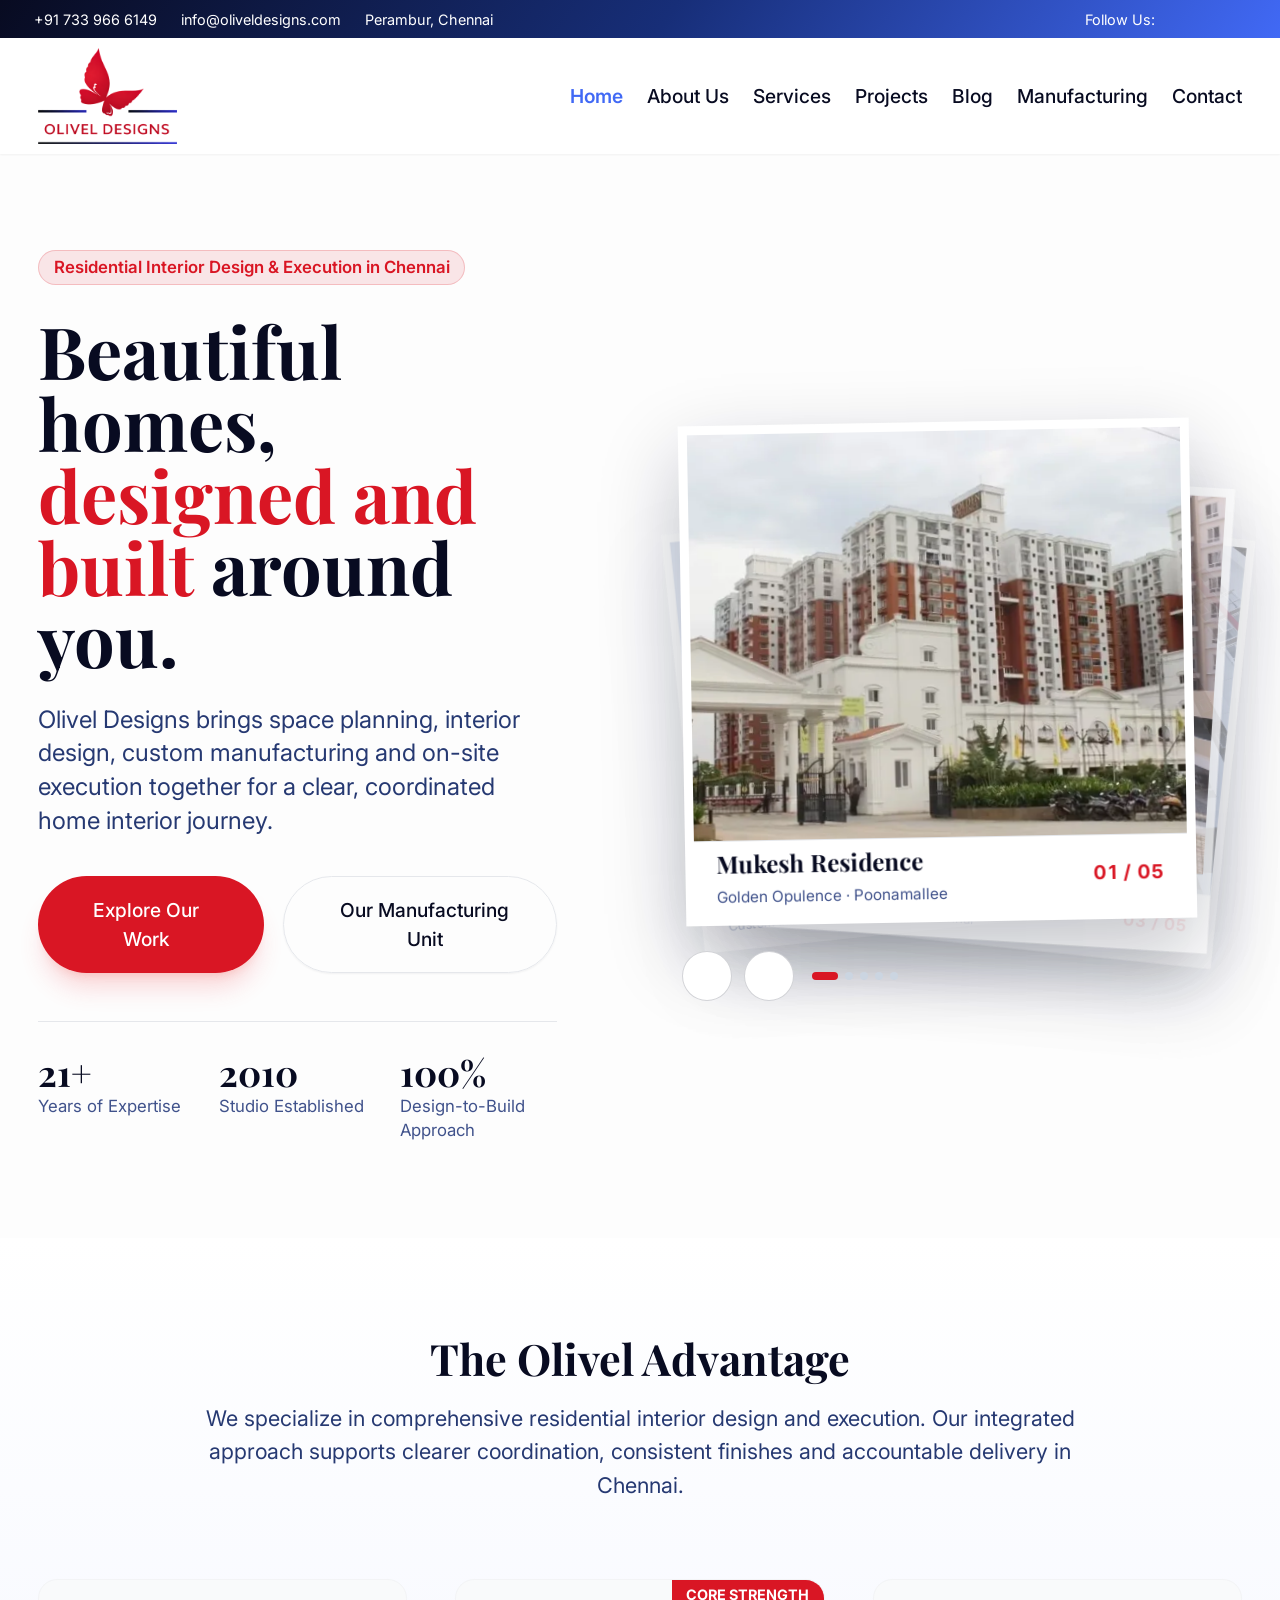
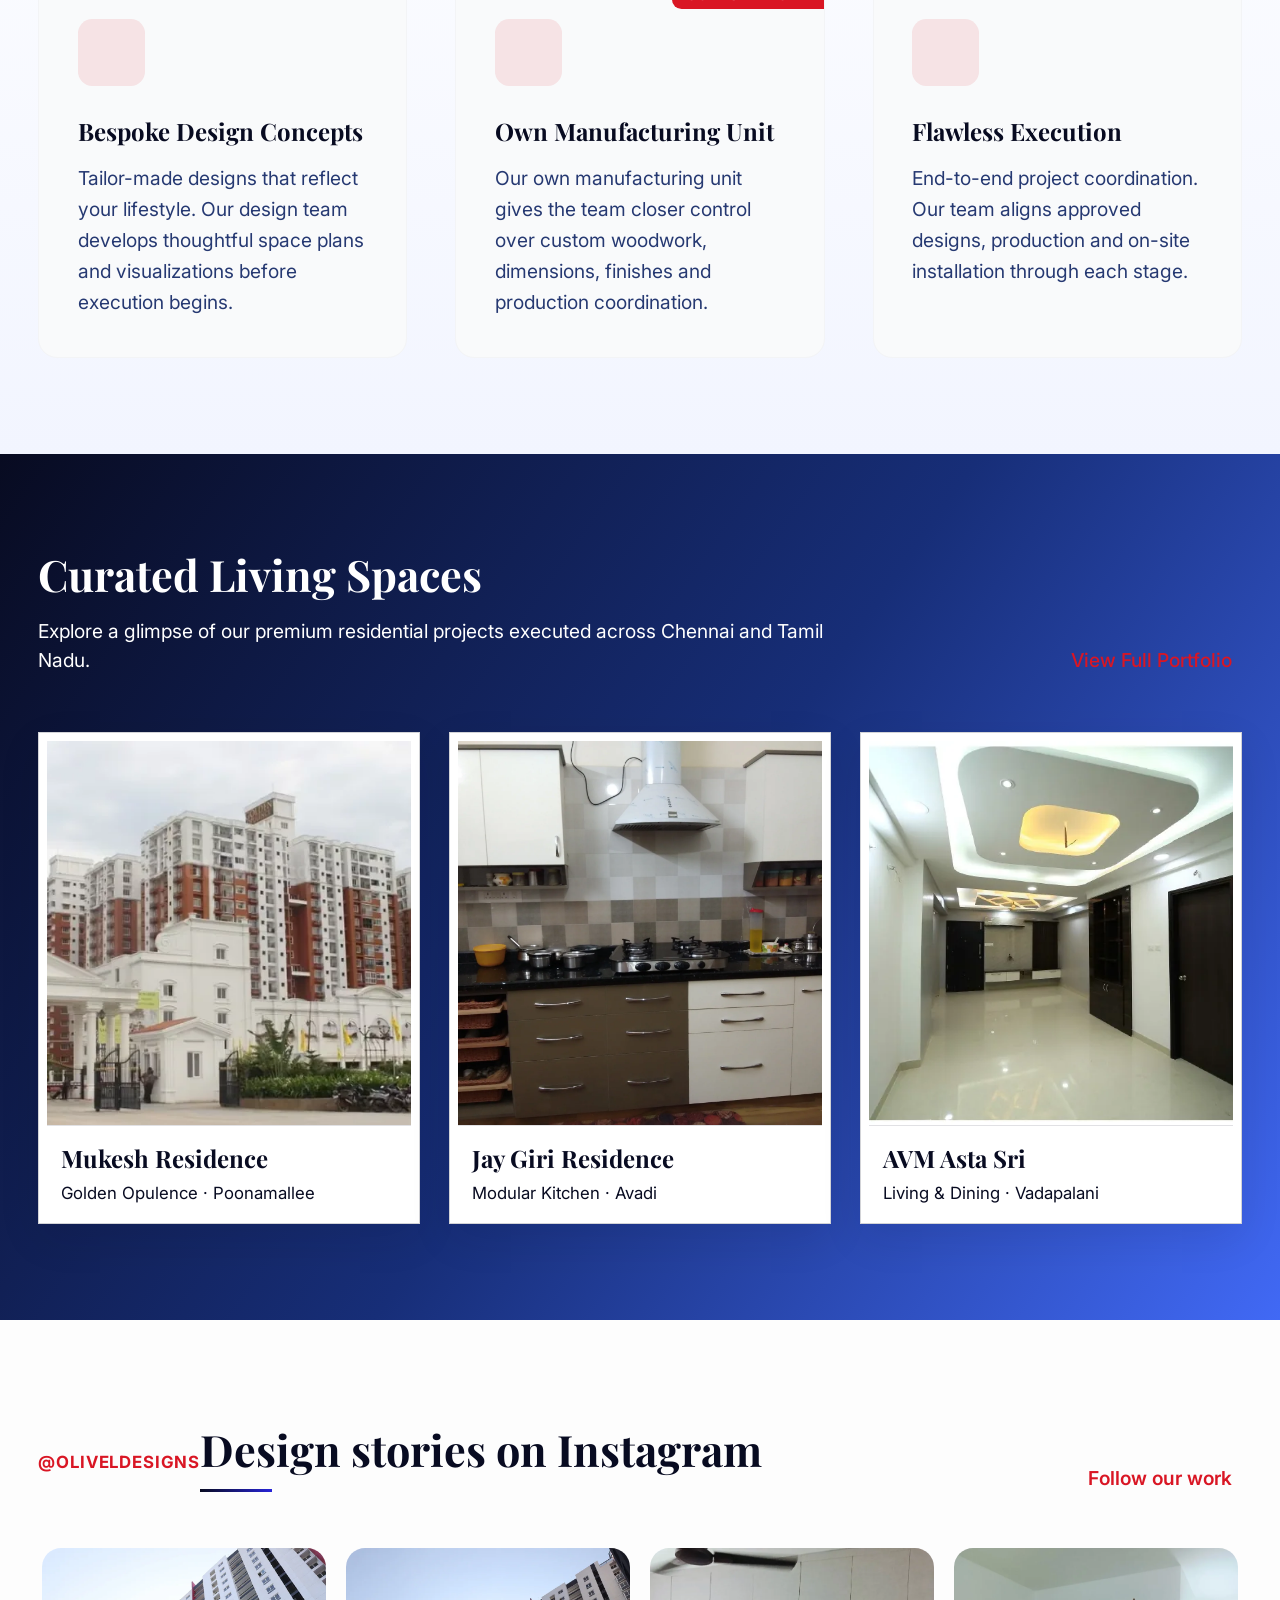
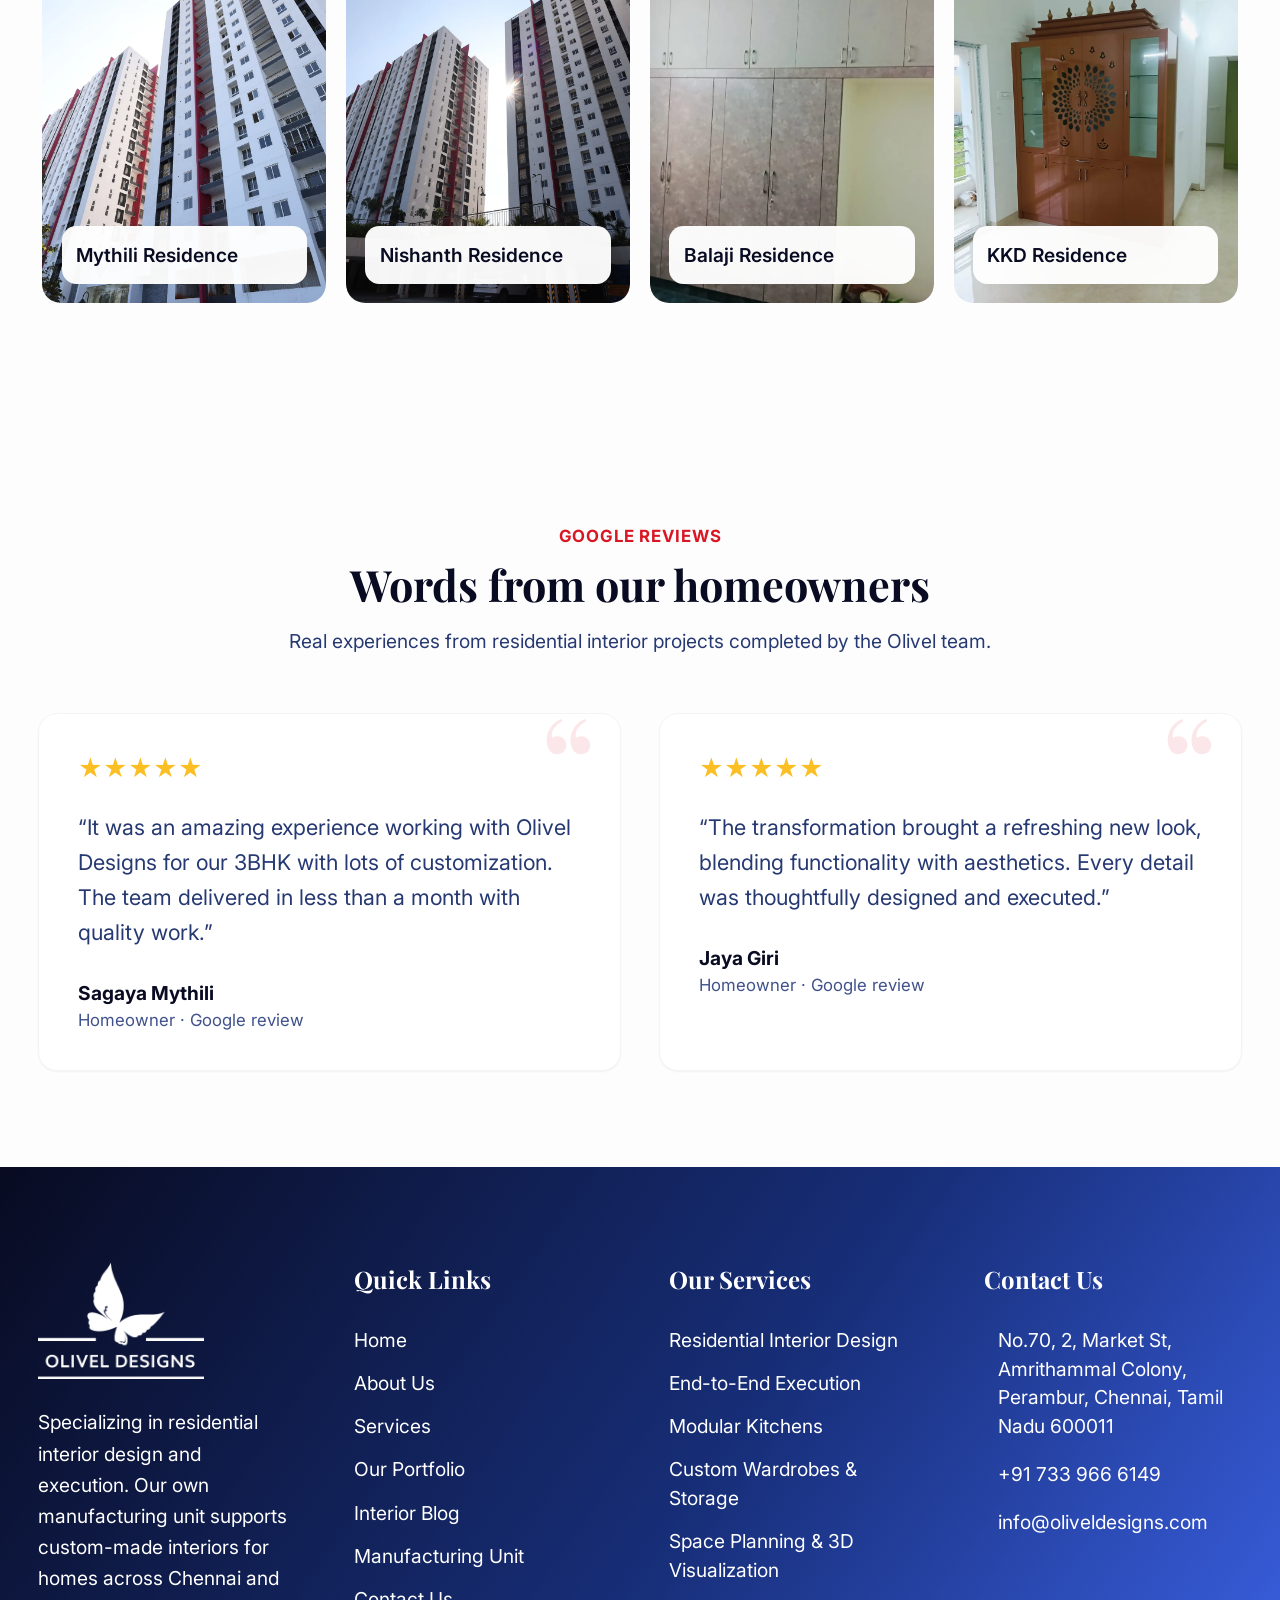
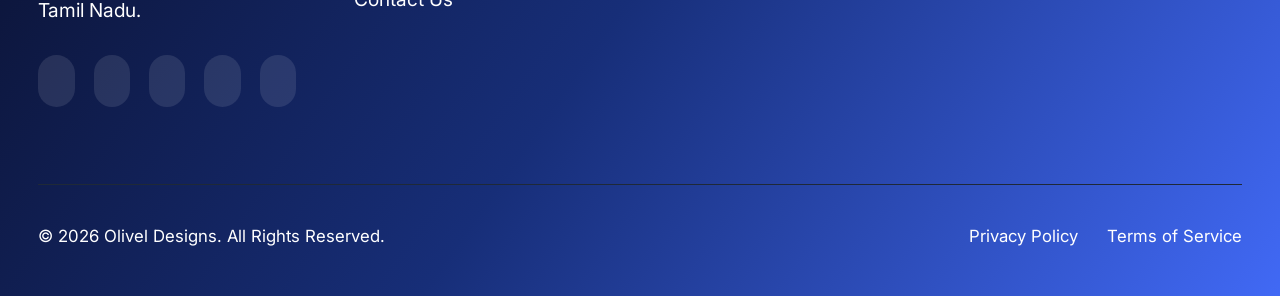
==== commit a374bda7: "website update" ====
--- a/index.html
+++ b/index.html
@@ -25,6 +25,12 @@
 
     <style>
         /* Custom Styles for smoothness and hiding scrollbars */
+        :root {
+            --olivel-navy: #080B21;
+            --olivel-blue: #2724D8;
+            --olivel-light-blue: #4169F5;
+            --olivel-gradient: linear-gradient(125deg, #080B21 0%, #172E78 52%, #4169F5 100%);
+        }
         @media (min-width: 769px) {
             html { font-size: 120%; }
         }
@@ -36,6 +42,7 @@
         }
         .bg-brand-dark {
             background-color: #080B21 !important;
+            background-image: var(--olivel-gradient) !important;
         }
         #three-particle-background {
             position: fixed;
@@ -56,6 +63,11 @@
             position: relative;
             z-index: 1;
         }
+        body > header {
+            position: sticky !important;
+            z-index: 1000 !important;
+            isolation: isolate;
+        }
         main {
             background: transparent;
         }
@@ -72,17 +84,42 @@
             right: 0;
             bottom: 0;
             left: 0;
+            z-index: 9999;
             overflow-y: auto;
-            background: #080B21;
+            background-color: #080B21 !important;
+            background-image: var(--olivel-gradient) !important;
             color: #fff;
             border-top: 1px solid rgba(255, 255, 255, .12);
-            box-shadow: none;
+            box-shadow: 0 24px 60px rgba(8, 11, 33, .38);
             backdrop-filter: none;
             -webkit-backdrop-filter: none;
+            opacity: 1;
+            pointer-events: auto;
+            isolation: isolate;
+        }
+        #mobile-menu > div {
+            width: min(100%, 520px);
+            min-height: calc(100dvh - 96px);
+            margin: 0 auto;
+            padding: clamp(26px, 6vh, 54px) 24px;
+            display: flex;
+            flex-direction: column;
+            align-items: stretch;
+            justify-content: center;
+            gap: 8px;
         }
         #mobile-menu .mobile-nav-link {
             color: #fff;
-            border-bottom: 1px solid rgba(255, 255, 255, .12);
+            width: 100%;
+            min-height: 58px;
+            padding: 12px 20px;
+            border: 1px solid rgba(255, 255, 255, .14);
+            border-radius: 14px;
+            font-family: 'Playfair Display', serif;
+            font-size: clamp(1.35rem, 6vw, 1.75rem);
+            font-weight: 600;
+            line-height: 1.15;
+            text-align: center;
         }
         #mobile-menu .mobile-nav-link:hover,
         #mobile-menu .mobile-nav-link:focus {
@@ -90,8 +127,8 @@
             background: rgba(255, 255, 255, .09);
         }
         #mobile-menu .mobile-social-link {
-            width: 46px;
-            height: 46px;
+            width: 50px;
+            height: 50px;
             display: inline-flex;
             align-items: center;
             justify-content: center;
@@ -107,6 +144,168 @@
         }
         body.mobile-menu-open {
             overflow: hidden;
+        }
+        #mobile-menu-btn {
+            width: 48px;
+            height: 48px;
+            display: inline-flex;
+            align-items: center;
+            justify-content: center;
+            border-radius: 14px;
+            color: #fff !important;
+            background-color: #080B21;
+            background-image: var(--olivel-gradient);
+            box-shadow: 0 10px 24px rgba(8, 11, 33, .22);
+            transition: transform .25s ease, box-shadow .25s ease;
+        }
+        #mobile-menu-btn:hover,
+        #mobile-menu-btn:focus-visible {
+            color: #fff !important;
+            transform: translateY(-1px);
+            box-shadow: 0 13px 30px rgba(39, 36, 216, .3);
+        }
+        .nav-link {
+            color: var(--olivel-blue) !important;
+            background: none !important;
+            -webkit-text-fill-color: currentColor;
+        }
+        .nav-link:hover,
+        .nav-link.text-brand-red {
+            color: var(--olivel-light-blue) !important;
+        }
+        main .page-section h1,
+        main .page-section h2,
+        main .page-section h3,
+        main .page-section h4,
+        main .page-section h5,
+        main .page-section h6,
+        .text-gray-900,
+        .text-gray-800 {
+            color: var(--olivel-navy) !important;
+            background: none;
+            -webkit-text-fill-color: currentColor;
+        }
+        .text-gray-700,
+        .text-gray-600 {
+            color: #263972 !important;
+        }
+        .text-gray-500 {
+            color: #40528B !important;
+        }
+        .bg-brand-dark,
+        #contact-footer,
+        #mobile-menu {
+            color: #fff !important;
+        }
+        .bg-brand-dark h1,
+        .bg-brand-dark h2,
+        .bg-brand-dark h3,
+        .bg-brand-dark h4,
+        .bg-brand-dark h5,
+        .bg-brand-dark h6,
+        .bg-brand-dark p,
+        .bg-brand-dark span,
+        .bg-brand-dark small,
+        .bg-brand-dark strong,
+        .bg-brand-dark a,
+        .bg-brand-dark li,
+        .bg-brand-dark .text-gray-400,
+        .bg-brand-dark .text-gray-500,
+        .bg-brand-dark .text-gray-600,
+        #mobile-menu .mobile-nav-link,
+        #contact-footer h1,
+        #contact-footer h2,
+        #contact-footer h3,
+        #contact-footer h4,
+        #contact-footer h5,
+        #contact-footer h6 {
+            color: #fff !important;
+            background-image: none !important;
+            -webkit-text-fill-color: currentColor;
+        }
+        .bg-brand-dark .project-frame,
+        .bg-brand-dark .project-frame h1,
+        .bg-brand-dark .project-frame h2,
+        .bg-brand-dark .project-frame h3,
+        .bg-brand-dark .project-frame h4,
+        .bg-brand-dark .project-frame p,
+        .bg-brand-dark .project-frame span,
+        .bg-brand-dark .project-frame small,
+        .bg-brand-dark .project-frame strong,
+        .bg-brand-dark .bg-white,
+        .bg-brand-dark .bg-white h1,
+        .bg-brand-dark .bg-white h2,
+        .bg-brand-dark .bg-white h3,
+        .bg-brand-dark .bg-white h4,
+        .bg-brand-dark .bg-white p,
+        .bg-brand-dark .bg-white span,
+        .bg-brand-dark .bg-white small,
+        .bg-brand-dark .bg-white strong,
+        .bg-brand-dark .bg-white i,
+        .bg-brand-dark .lightbox-arrow,
+        .bg-brand-dark .lightbox-arrow i {
+            color: var(--olivel-navy) !important;
+            -webkit-text-fill-color: currentColor;
+        }
+        main .page-section .bg-brand-dark h1,
+        main .page-section .bg-brand-dark h2,
+        main .page-section .bg-brand-dark h3,
+        main .page-section .bg-brand-dark h4,
+        main .page-section .bg-brand-dark h5,
+        main .page-section .bg-brand-dark h6,
+        main .page-section .bg-brand-dark p,
+        main .page-section .bg-brand-dark span,
+        main .page-section .bg-brand-dark small,
+        main .page-section .bg-brand-dark strong,
+        main .page-section .bg-brand-dark a,
+        main .page-section .bg-brand-dark li {
+            color: #fff !important;
+            background-image: none !important;
+            -webkit-text-fill-color: currentColor;
+        }
+        main .page-section .bg-brand-dark .project-frame,
+        main .page-section .bg-brand-dark .project-frame h1,
+        main .page-section .bg-brand-dark .project-frame h2,
+        main .page-section .bg-brand-dark .project-frame h3,
+        main .page-section .bg-brand-dark .project-frame h4,
+        main .page-section .bg-brand-dark .project-frame p,
+        main .page-section .bg-brand-dark .project-frame span,
+        main .page-section .bg-brand-dark .project-frame small,
+        main .page-section .bg-brand-dark .project-frame strong,
+        main .page-section .bg-brand-dark .bg-white,
+        main .page-section .bg-brand-dark .bg-white h1,
+        main .page-section .bg-brand-dark .bg-white h2,
+        main .page-section .bg-brand-dark .bg-white h3,
+        main .page-section .bg-brand-dark .bg-white h4,
+        main .page-section .bg-brand-dark .bg-white p,
+        main .page-section .bg-brand-dark .bg-white span,
+        main .page-section .bg-brand-dark .bg-white small,
+        main .page-section .bg-brand-dark .bg-white strong,
+        main .page-section .bg-brand-dark .bg-white i,
+        main .page-section .bg-brand-dark .lightbox-arrow,
+        main .page-section .bg-brand-dark .lightbox-arrow i {
+            color: var(--olivel-navy) !important;
+            -webkit-text-fill-color: currentColor;
+        }
+        .instagram-showcase {
+            background: linear-gradient(180deg, #fff 0%, #F2F5FF 100%) !important;
+        }
+        .instagram-showcase h2 {
+            color: var(--olivel-navy) !important;
+            background: none !important;
+            -webkit-text-fill-color: currentColor;
+        }
+        .instagram-showcase .instagram-track > a {
+            border: 1px solid rgba(39, 36, 216, .16);
+            box-shadow: 0 18px 42px rgba(8, 11, 33, .12);
+        }
+        .instagram-track > a > span {
+            color: var(--olivel-navy) !important;
+            background: rgba(255, 255, 255, .96) !important;
+            -webkit-text-fill-color: currentColor;
+        }
+        .instagram-track > a > span i {
+            color: #D91624 !important;
         }
         #page-manufacturing,
         #page-contact {
@@ -804,7 +1003,7 @@
 
                 <!-- Mobile Menu Button -->
                 <div class="lg:hidden flex items-center">
-                    <button id="mobile-menu-btn" type="button" aria-label="Open navigation menu" aria-expanded="false" aria-controls="mobile-menu" class="text-[#080B21] hover:text-brand-red focus:outline-none">
+                    <button id="mobile-menu-btn" type="button" aria-label="Open navigation menu" aria-expanded="false" aria-controls="mobile-menu" class="focus:outline-none">
                         <i class="ph ph-list text-3xl"></i>
                     </button>
                 </div>
@@ -813,15 +1012,15 @@
 
         <!-- Mobile Menu Panel -->
         <div id="mobile-menu" class="hidden lg:hidden w-full">
-            <div class="px-5 pt-5 pb-8 space-y-1">
-                <button onclick="navigate('home'); toggleMobileMenu()" class="mobile-nav-link block w-full text-left px-4 py-3.5 text-lg font-medium rounded-lg">Home</button>
-                <button onclick="navigate('about'); toggleMobileMenu()" class="mobile-nav-link block w-full text-left px-4 py-3.5 text-lg font-medium rounded-lg">About Us</button>
-                <button onclick="navigate('services'); toggleMobileMenu()" class="mobile-nav-link block w-full text-left px-4 py-3.5 text-lg font-medium rounded-lg">Services</button>
-                <button onclick="navigate('portfolio'); toggleMobileMenu()" class="mobile-nav-link block w-full text-left px-4 py-3.5 text-lg font-medium rounded-lg">Projects</button>
-                <button onclick="navigate('blog'); toggleMobileMenu()" class="mobile-nav-link block w-full text-left px-4 py-3.5 text-lg font-medium rounded-lg">Blog</button>
-                <button onclick="navigate('manufacturing'); toggleMobileMenu()" class="mobile-nav-link block w-full text-left px-4 py-3.5 text-lg font-medium rounded-lg">Manufacturing</button>
-                <button onclick="navigate('contact'); toggleMobileMenu()" class="mobile-nav-link block w-full text-left px-4 py-3.5 text-lg font-medium rounded-lg">Contact</button>
-                <button onclick="navigate('contact'); toggleMobileMenu()" class="mt-4 w-full bg-brand-red text-white px-6 py-3 rounded-md font-medium text-center">Get Free Quote</button>
+            <div>
+                <button onclick="navigateFromMobile('home')" class="mobile-nav-link">Home</button>
+                <button onclick="navigateFromMobile('about')" class="mobile-nav-link">About Us</button>
+                <button onclick="navigateFromMobile('services')" class="mobile-nav-link">Services</button>
+                <button onclick="navigateFromMobile('portfolio')" class="mobile-nav-link">Projects</button>
+                <button onclick="navigateFromMobile('blog')" class="mobile-nav-link">Blog</button>
+                <button onclick="navigateFromMobile('manufacturing')" class="mobile-nav-link">Manufacturing</button>
+                <button onclick="navigateFromMobile('contact')" class="mobile-nav-link">Contact</button>
+                <button onclick="navigateFromMobile('contact')" class="mt-4 w-full bg-brand-red text-white px-6 py-3 rounded-md font-medium text-center">Get Free Quote</button>
                 <div class="flex flex-wrap items-center justify-center gap-3 pt-6" aria-label="Olivel Designs social media">
                     <a href="https://www.instagram.com/oliveldesigns/" target="_blank" rel="noopener" aria-label="Instagram" class="mobile-social-link"><i class="ph-fill ph-instagram-logo text-2xl"></i></a>
                     <a href="https://www.facebook.com/oliveldesigns" target="_blank" rel="noopener" aria-label="Facebook" class="mobile-social-link"><i class="ph-fill ph-facebook-logo text-2xl"></i></a>
@@ -928,7 +1127,7 @@
             </section>
 
             <!-- Why Choose Us / Services -->
-            <section class="py-20 bg-white">
+            <section class="instagram-showcase py-20 bg-white">
                 <div class="max-w-7xl mx-auto px-4 sm:px-6 lg:px-8">
                     <div class="text-center max-w-3xl mx-auto mb-16">
                         <h2 class="text-4xl font-bold text-gray-900 mb-4">The Olivel Advantage</h2>
@@ -1537,6 +1736,11 @@
             mobileMenuBtn.setAttribute('aria-label', 'Open navigation menu');
             mobileMenuBtn.querySelector('i').className = 'ph ph-list text-3xl';
             document.body.classList.remove('mobile-menu-open');
+        }
+
+        function navigateFromMobile(pageId) {
+            closeMobileMenu();
+            navigate(pageId);
         }
 
         window.addEventListener('resize', () => {
